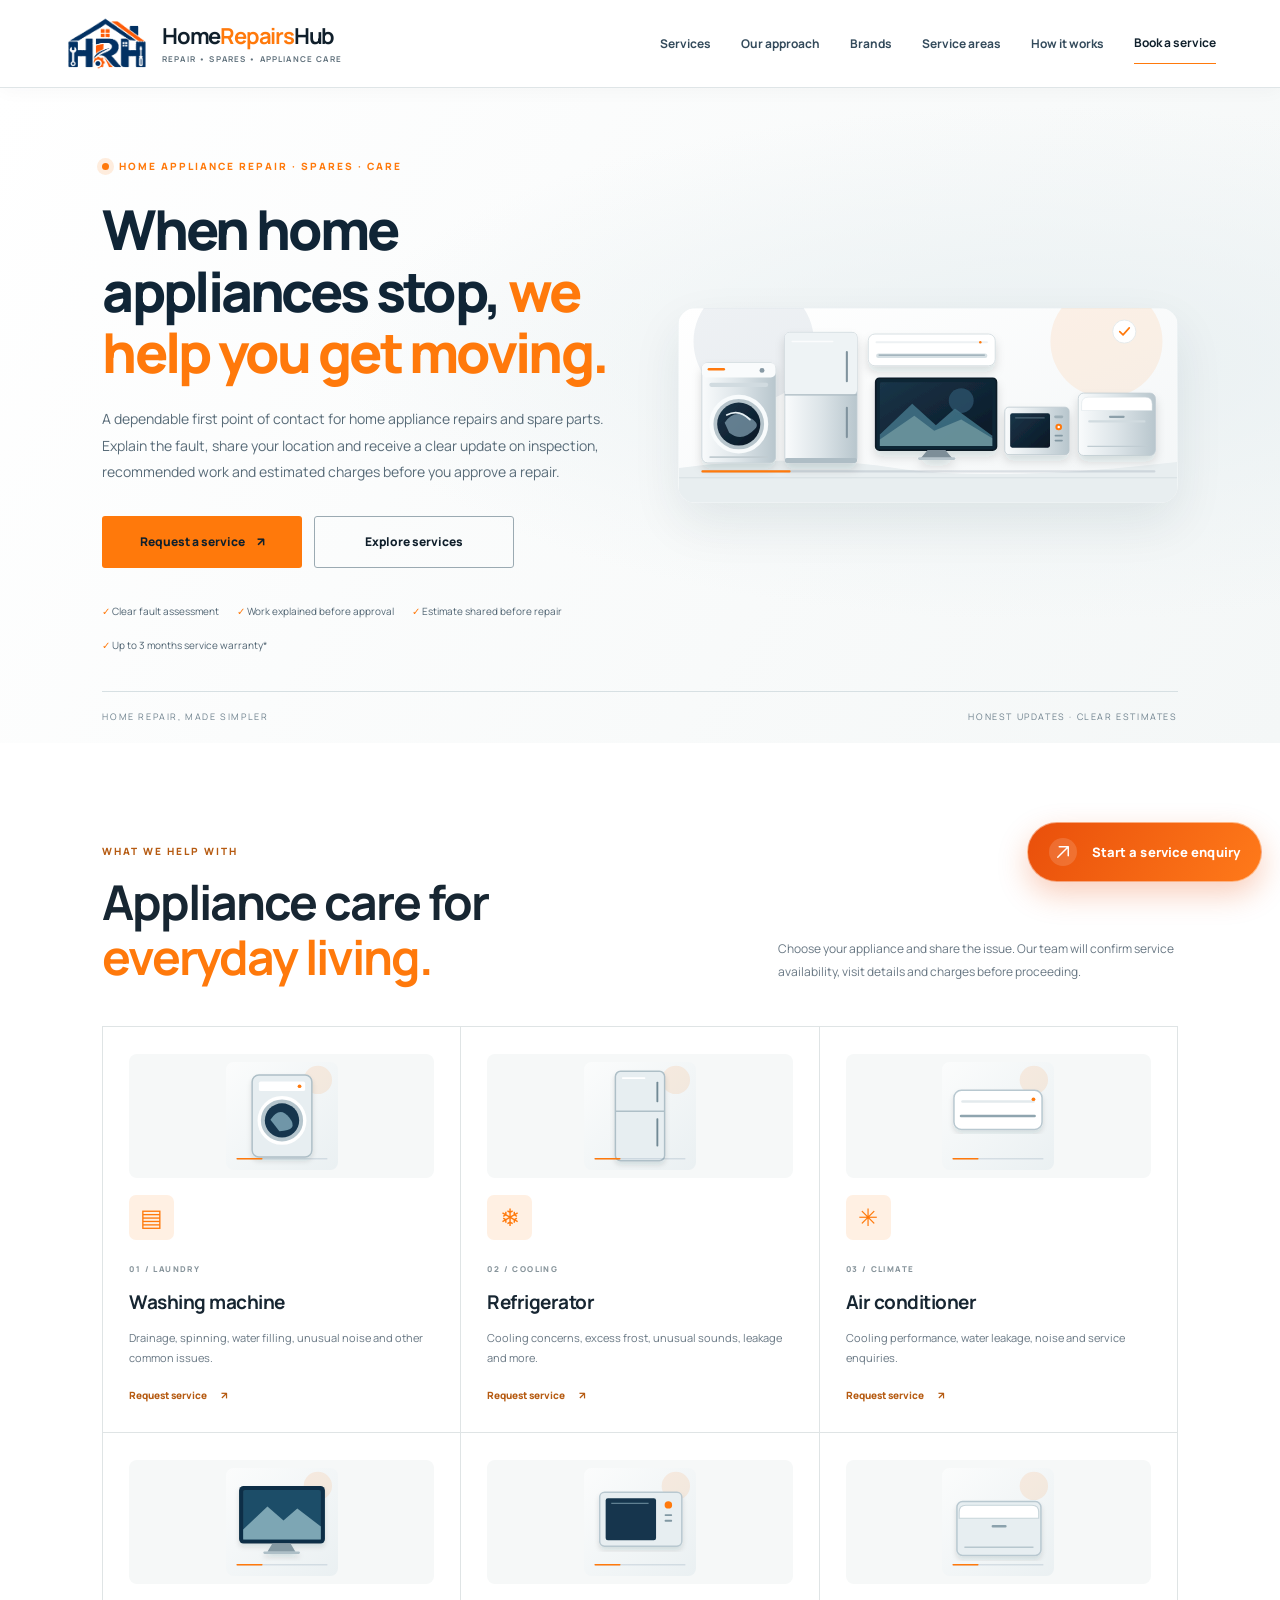
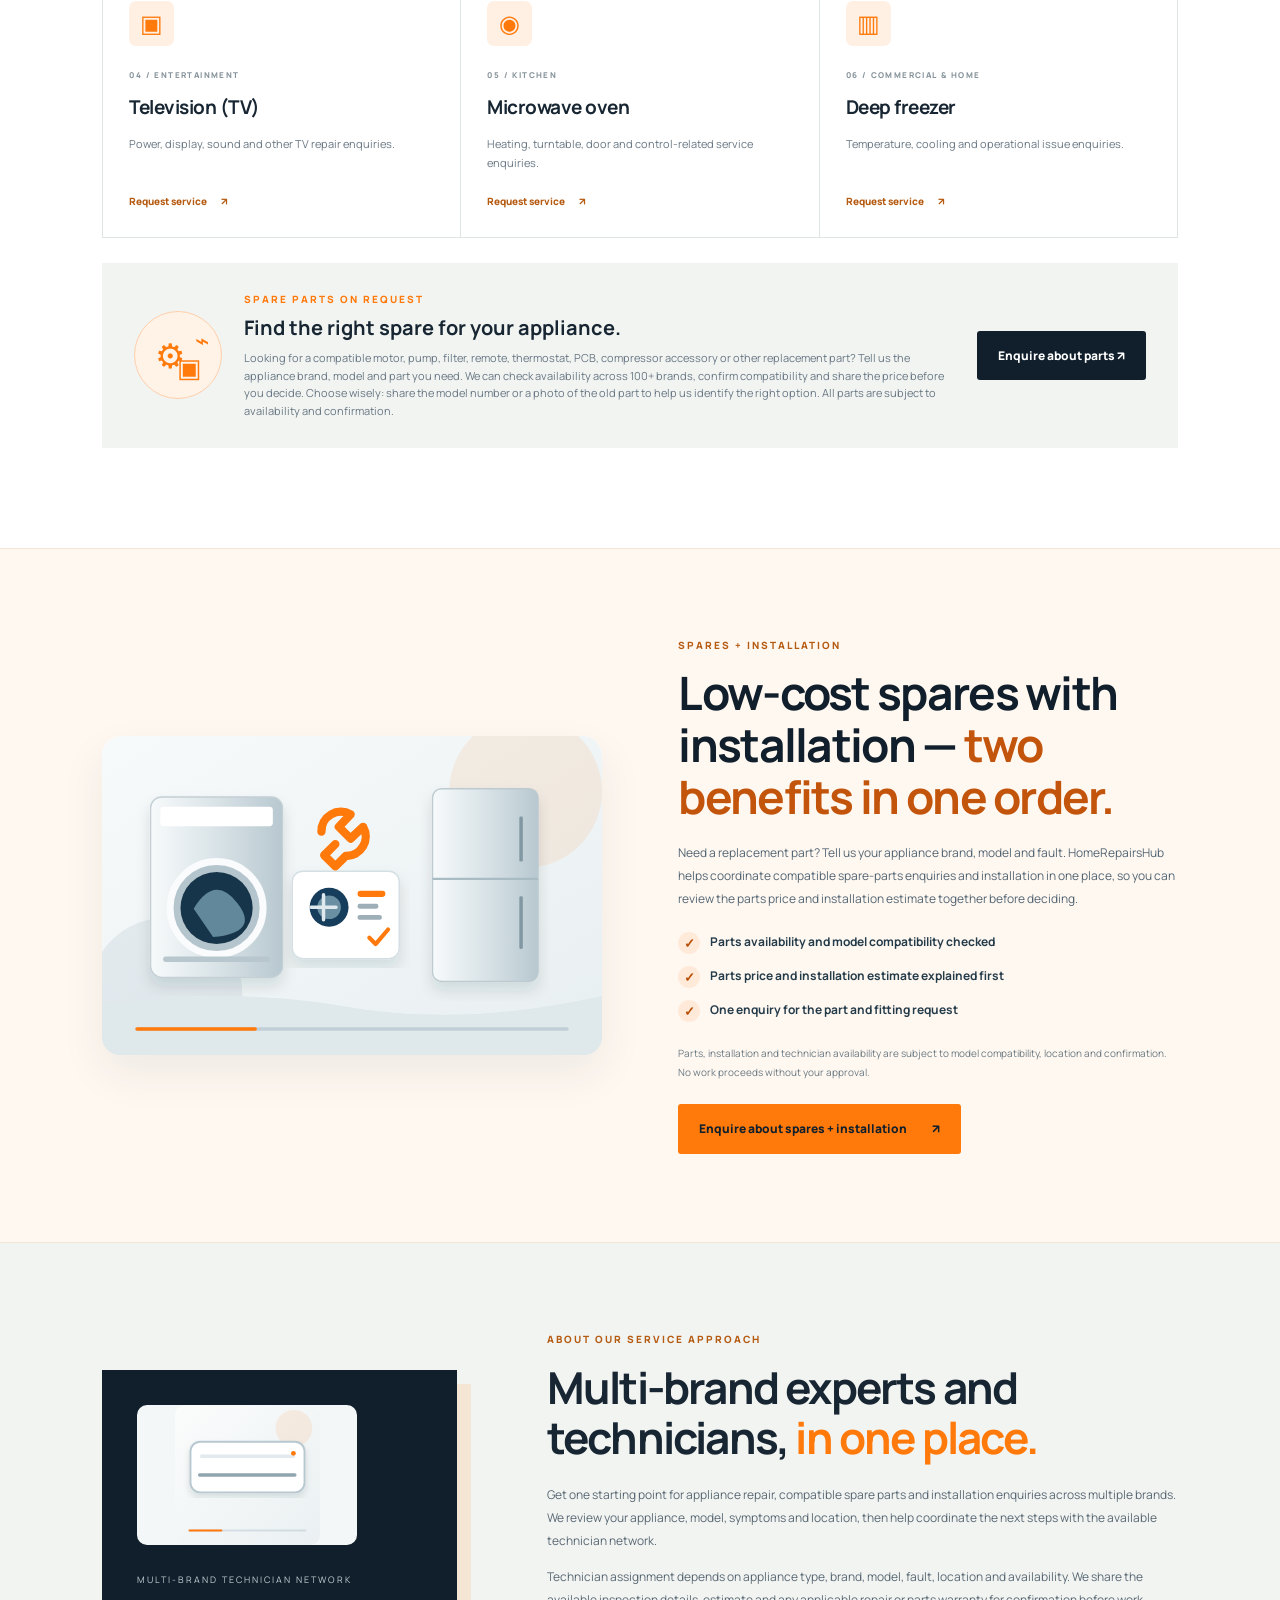
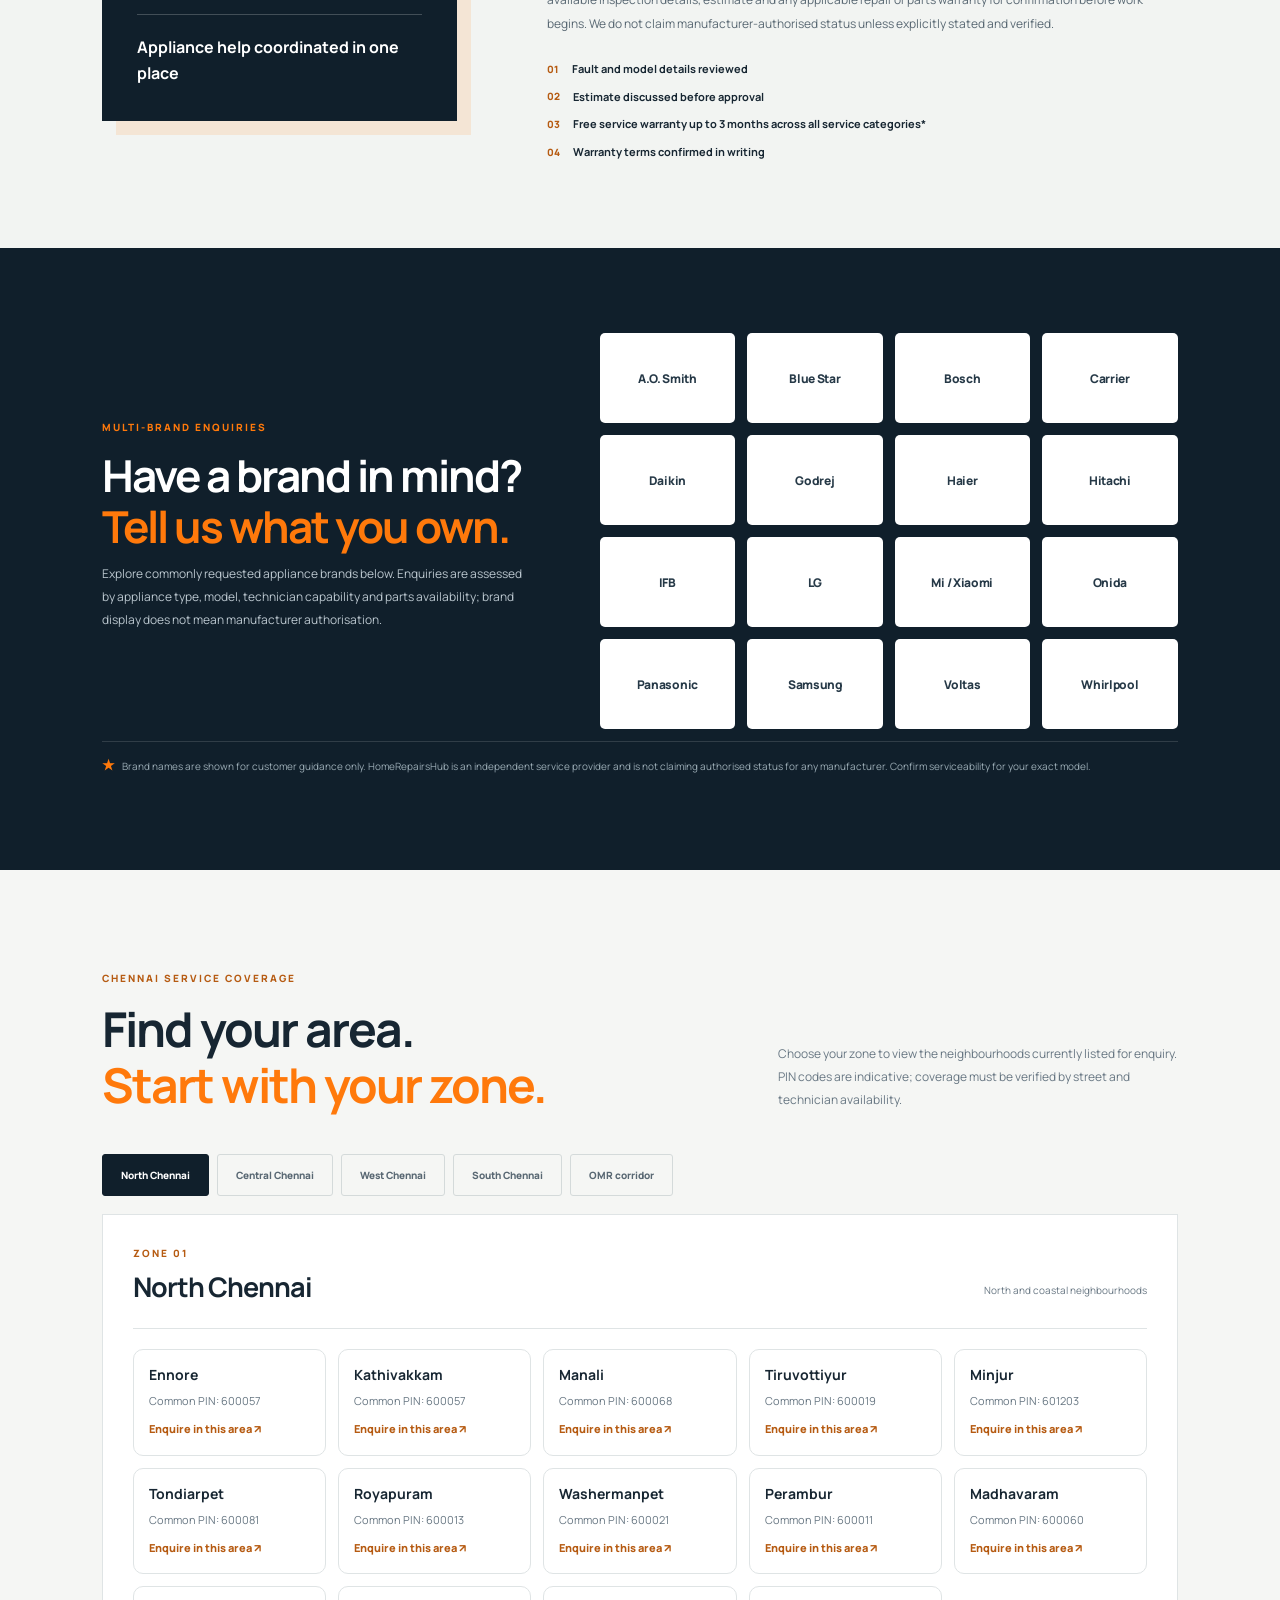
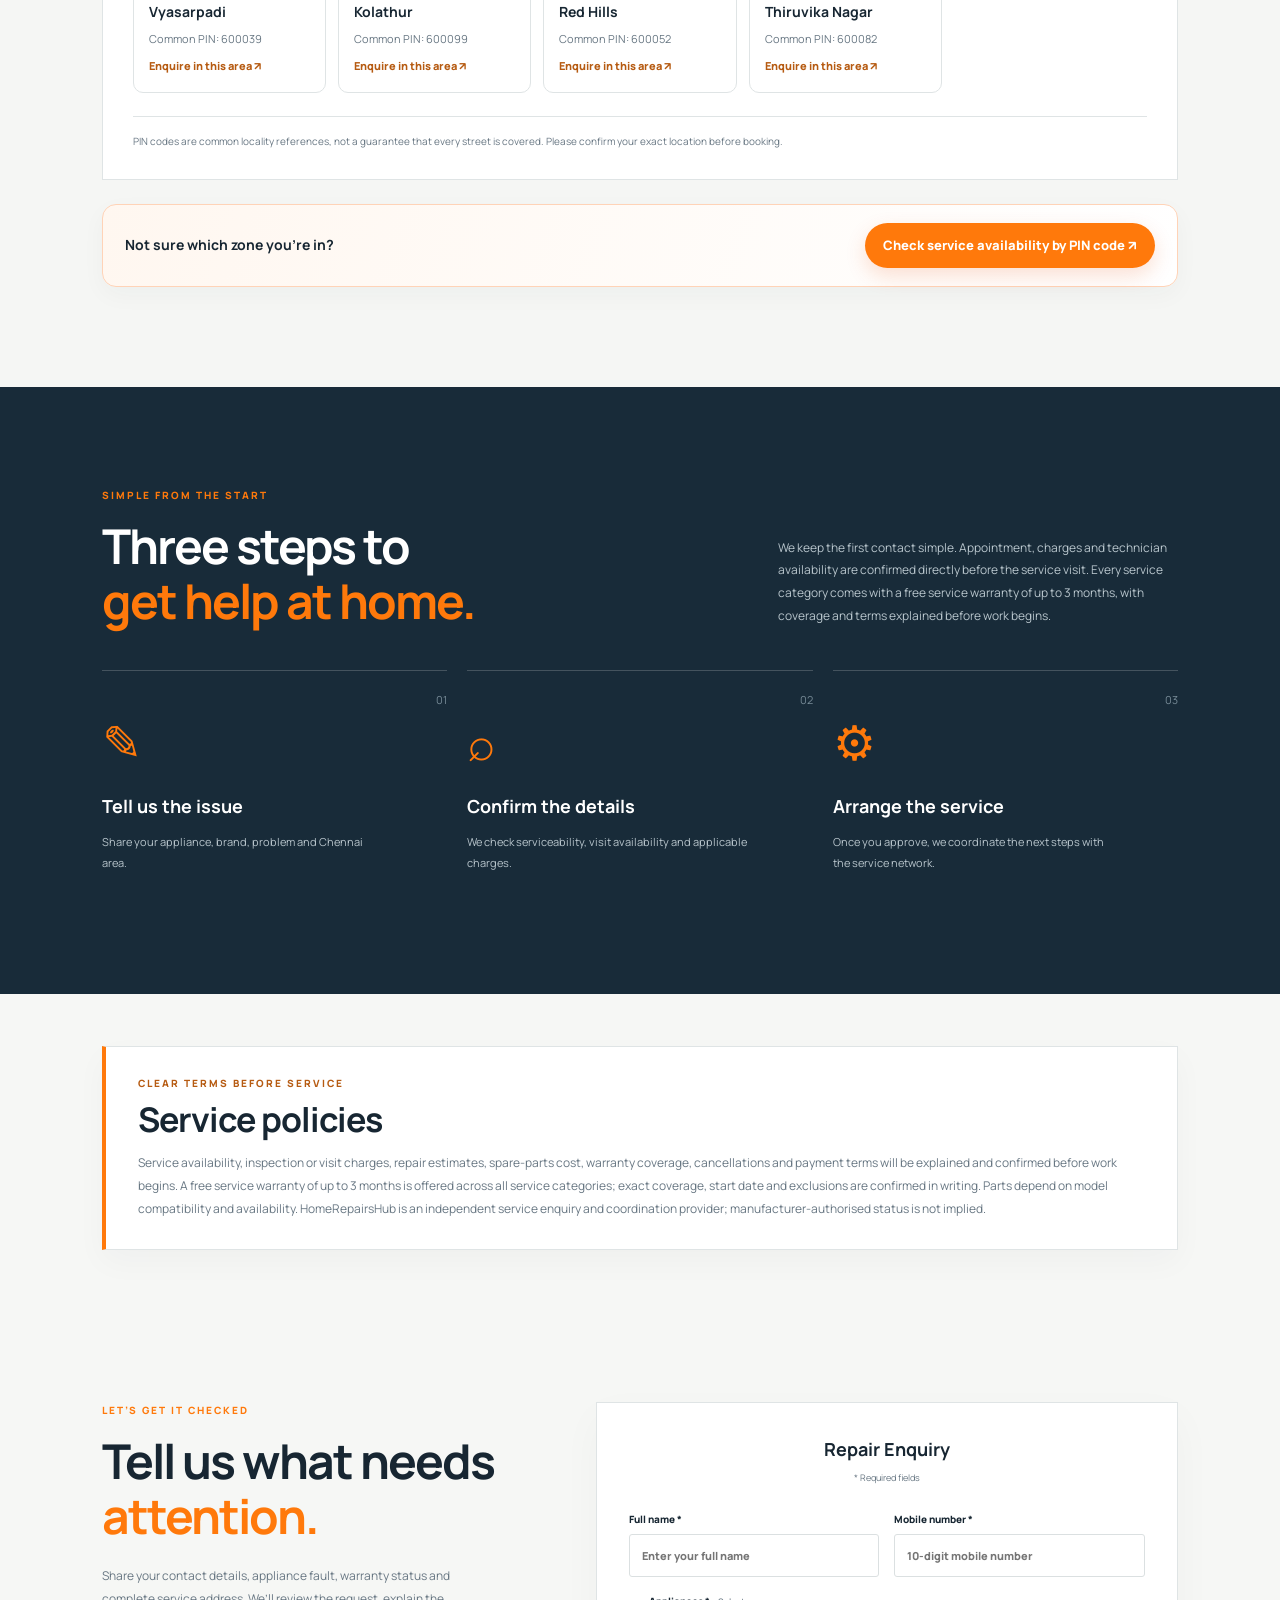
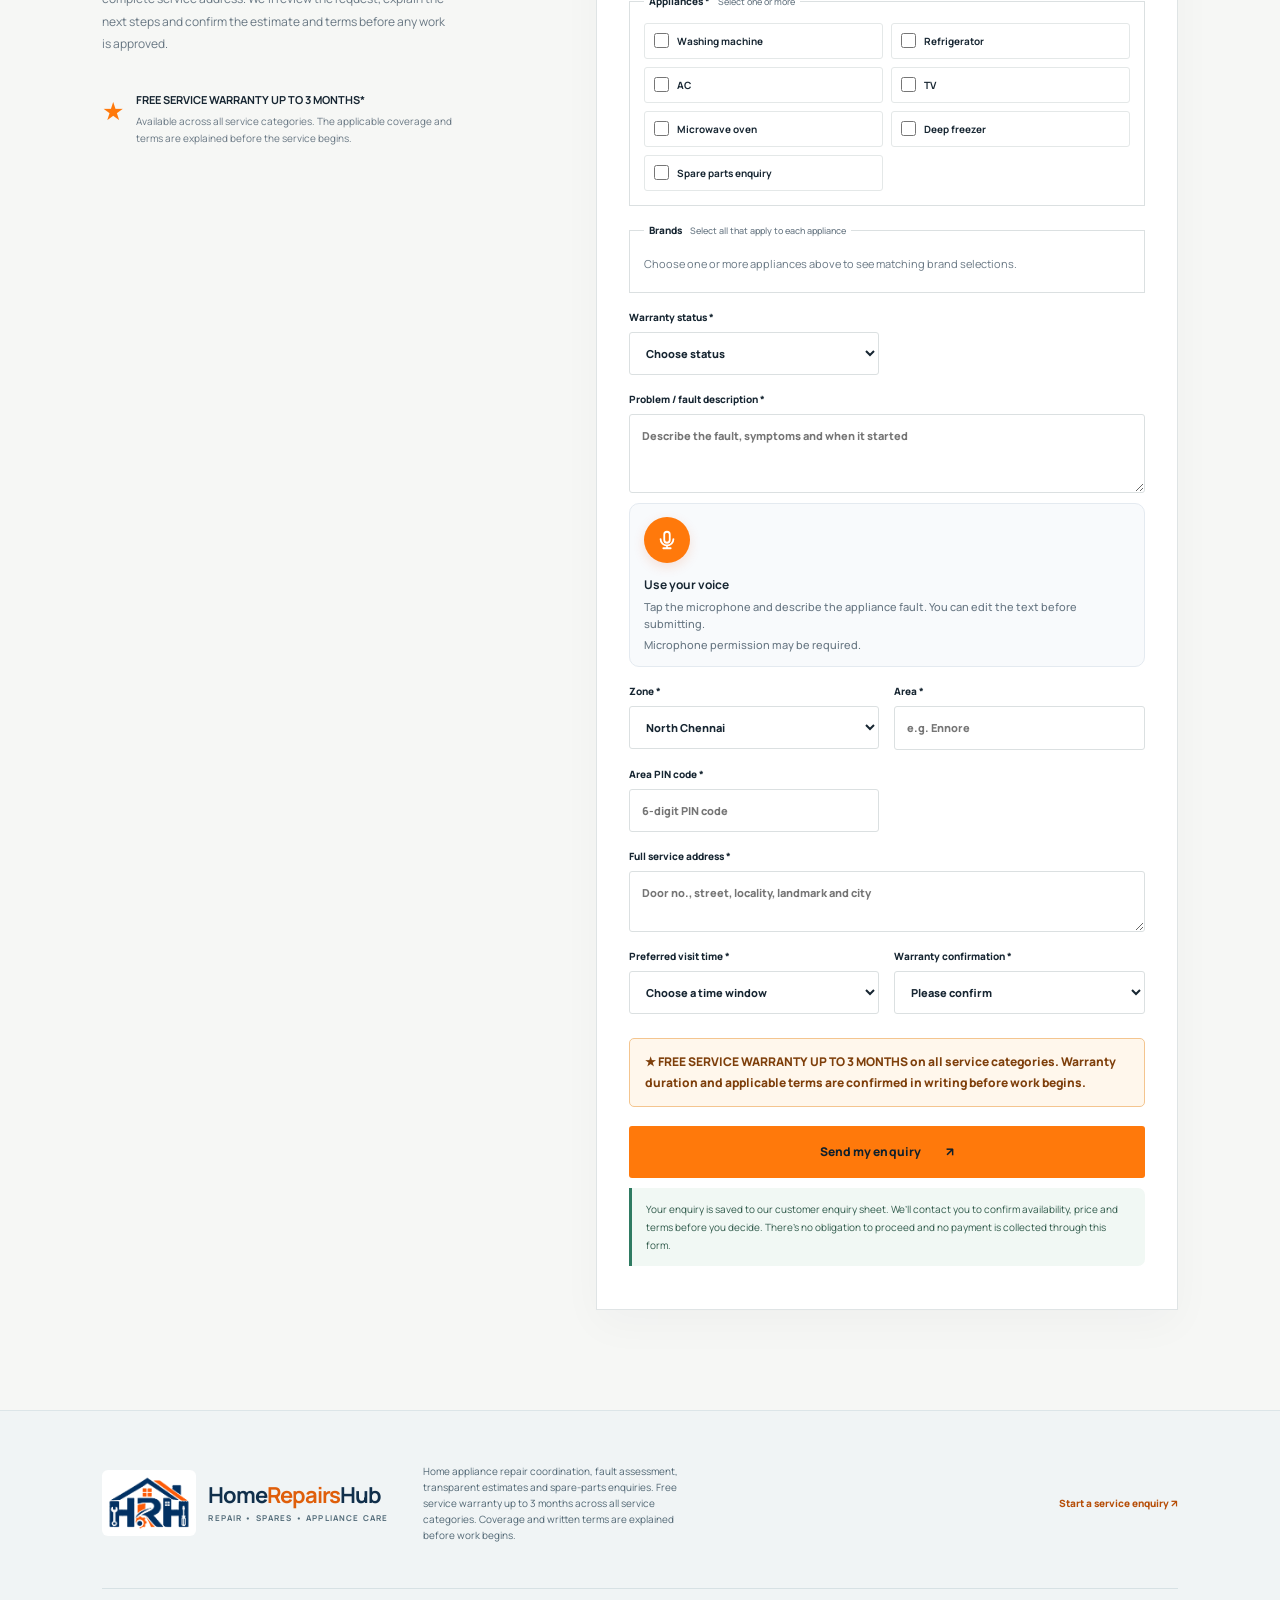
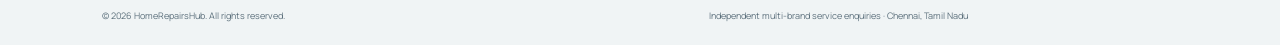
==== index.html @ 86de57af "Improve navigation, form and service-zone accessibility labels" ====
<!doctype html>
<html lang="en">
<head>
<meta charset="utf-8"><meta name="viewport" content="width=device-width,initial-scale=1">
<meta name="theme-color" content="#ffffff">
<meta name="description" content="Book home appliance repair and spare-parts enquiries in Chennai with HomeRepairsHub. Multi-brand support for washing machines, refrigerators, ACs, TVs, microwave ovens and deep freezers, with installation enquiries.">
<meta name="robots" content="index,follow,max-image-preview:large">
<link rel="canonical" href="https://homerepairshub.in/">
<meta property="og:type" content="website">
<meta property="og:site_name" content="HomeRepairsHub">
<meta property="og:title" content="HomeRepairsHub | Appliance Repair, Spares &amp; Installation in Chennai">
<meta property="og:description" content="One place for multi-brand appliance repair enquiries, compatible spare parts and installation coordination across Chennai.">
<meta property="og:url" content="https://homerepairshub.in/">
<meta property="og:image" content="https://homerepairshub.in/assets/appliance-banner.svg">
<meta name="twitter:card" content="summary_large_image">
<meta name="twitter:title" content="HomeRepairsHub | Appliance Repair &amp; Spares in Chennai">
<meta name="twitter:description" content="Multi-brand appliance repair, spare-parts and installation enquiries in Chennai.">
<meta name="twitter:image" content="https://homerepairshub.in/assets/appliance-banner.svg">
<link rel="preconnect" href="https://fonts.googleapis.com">
<link rel="preconnect" href="https://fonts.gstatic.com" crossorigin>
<link rel="icon" href="assets/favicon.svg" type="image/svg+xml">
<link rel="stylesheet" href="styles.css">
<script type="application/ld+json">
{
  "@context": "https://schema.org",
  "@type": "HomeAndConstructionBusiness",
  "name": "HomeRepairsHub",
  "url": "https://homerepairshub.in/",
  "logo": "https://homerepairshub.in/assets/hrh-logo.svg",
  "image": "https://homerepairshub.in/assets/appliance-banner.svg",
  "description": "Home appliance repair enquiries, spare-parts sourcing and installation coordination in Chennai, Tamil Nadu.",
  "areaServed": {"@type": "City", "name": "Chennai"},
  "address": {"@type": "PostalAddress", "addressLocality": "Chennai", "addressRegion": "Tamil Nadu", "addressCountry": "IN"},
  "telephone": "+91-86819-18830",
  "knowsAbout": ["Washing machine repair", "Refrigerator repair", "Air conditioner repair", "Television repair", "Microwave oven repair", "Deep freezer service", "Appliance spare parts", "Spare parts installation"]
}
</script>
</head>
<body>
<header class="site-header">
  <a class="brand" href="#home" aria-label="HomeRepairsHub home"><img src="assets/hrh-logo.svg" alt="HRH HomeRepairsHub logo"><span class="brand-copy"><b>Home<span>Repairs</span>Hub</b><small>REPAIR • SPARES • APPLIANCE CARE</small></span></a>
  <button class="menu-toggle" type="button" aria-label="Open navigation" aria-controls="nav" aria-expanded="false">☰</button>
  <nav id="nav" aria-label="Primary navigation"><a href="#services">Services</a><a href="#technicians">Our approach</a><a href="#brands">Brands</a><a href="#areas">Service areas</a><a href="#process">How it works</a><a href="#contact" class="nav-cta">Book a service</a></nav>
</header>
<main>
<section class="hero" id="home" aria-labelledby="home-title">
 <div class="hero-content">
  <div class="eyebrow"><span class="pulse"></span> HOME APPLIANCE REPAIR · SPARES · CARE</div>
  <h1 id="home-title">When home appliances stop, <em>we help you get moving.</em></h1>
  <p>A dependable first point of contact for home appliance repairs and spare parts. Explain the fault, share your location and receive a clear update on inspection, recommended work and estimated charges before you approve a repair.</p>
  <div class="hero-actions"><a class="btn btn-orange" href="#contact">Request a service <span>↗</span></a><a class="btn btn-outline" href="#services">Explore services</a></div>
  <div class="hero-points"><span>✓ Clear fault assessment</span><span>✓ Work explained before approval</span><span>✓ Estimate shared before repair</span><span>✓ Up to 3 months service warranty*</span></div>
 </div>
 <div class="hero-art"><img class="appliance-banner" src="assets/appliance-banner.svg" alt="Washing machine, refrigerator, air conditioner, television, microwave oven and deep freezer" width="1200" height="470"></div>
 <div class="hero-bottom"><span>HOME REPAIR, MADE SIMPLER</span><span>HONEST UPDATES · CLEAR ESTIMATES</span></div>
</section>

<section class="section" id="services">
 <div class="section-heading"><div><div class="eyebrow dark">WHAT WE HELP WITH</div><h2>Appliance care for<br><em>everyday living.</em></h2></div><p>Choose your appliance and share the issue. Our team will confirm service availability, visit details and charges before proceeding.</p></div>
 <div class="service-grid">
  <article class="service-card"><img class="service-card-image" src="assets/washing-machine.svg" alt="Washing machine repair and spare parts" width="300" height="290" loading="lazy" decoding="async"><div class="service-icon">▤</div><span class="card-no">01 / LAUNDRY</span><h3>Washing machine</h3><p>Drainage, spinning, water filling, unusual noise and other common issues.</p><a href="#contact" data-appliance="Washing machine">Request service <span>↗</span></a></article>
  <article class="service-card"><img class="service-card-image" src="assets/refrigerator.svg" alt="Refrigerator repair and spare parts" width="300" height="290" loading="lazy" decoding="async"><div class="service-icon">❄</div><span class="card-no">02 / COOLING</span><h3>Refrigerator</h3><p>Cooling concerns, excess frost, unusual sounds, leakage and more.</p><a href="#contact" data-appliance="Refrigerator">Request service <span>↗</span></a></article>
  <article class="service-card"><img class="service-card-image" src="assets/air-conditioner.svg" alt="Air conditioner repair and spare parts" width="300" height="290" loading="lazy" decoding="async"><div class="service-icon">✳</div><span class="card-no">03 / CLIMATE</span><h3>Air conditioner</h3><p>Cooling performance, water leakage, noise and service enquiries.</p><a href="#contact" data-appliance="AC">Request service <span>↗</span></a></article>
  <article class="service-card"><img class="service-card-image" src="assets/television.svg" alt="Television repair and spare parts" width="300" height="290" loading="lazy" decoding="async"><div class="service-icon">▣</div><span class="card-no">04 / ENTERTAINMENT</span><h3>Television (TV)</h3><p>Power, display, sound and other TV repair enquiries.</p><a href="#contact" data-appliance="TV">Request service <span>↗</span></a></article>
  <article class="service-card"><img class="service-card-image" src="assets/microwave-oven.svg" alt="Microwave oven repair and spare parts" width="300" height="290" loading="lazy" decoding="async"><div class="service-icon">◉</div><span class="card-no">05 / KITCHEN</span><h3>Microwave oven</h3><p>Heating, turntable, door and control-related service enquiries.</p><a href="#contact" data-appliance="Microwave oven">Request service <span>↗</span></a></article>
  <article class="service-card"><img class="service-card-image" src="assets/deep-freezer.svg" alt="Deep freezer repair and spare parts" width="300" height="290" loading="lazy" decoding="async"><div class="service-icon">▥</div><span class="card-no">06 / COMMERCIAL & HOME</span><h3>Deep freezer</h3><p>Temperature, cooling and operational issue enquiries.</p><a href="#contact" data-appliance="Deep freezer">Request service <span>↗</span></a></article>
 </div>
 <div class="parts-banner"><div class="parts-symbol" aria-hidden="true"><span>⚙</span><span>▣</span><span>⌁</span></div><div><span class="eyebrow">SPARE PARTS ON REQUEST</span><h3>Find the right spare for your appliance.</h3><p>Looking for a compatible motor, pump, filter, remote, thermostat, PCB, compressor accessory or other replacement part? Tell us the appliance brand, model and part you need. We can check availability across 100+ brands, confirm compatibility and share the price before you decide. Choose wisely: share the model number or a photo of the old part to help us identify the right option. All parts are subject to availability and confirmation.</p></div><a class="btn btn-dark" href="#contact" data-appliance="Spare parts enquiry" data-intent="spares">Enquire about parts ↗</a></div>
</section>
<section class="spares-feature" id="spares-installation" aria-labelledby="spares-title">
 <div class="spares-feature-image"><img src="assets/spares-installation.svg" alt="Appliance spare parts being checked for compatibility alongside a washing machine and refrigerator" width="720" height="460" loading="lazy" decoding="async"></div>
 <div class="spares-feature-copy">
  <div class="eyebrow dark">SPARES + INSTALLATION</div>
  <h2 id="spares-title">Low-cost spares with installation — <em>two benefits in one order.</em></h2>
  <p>Need a replacement part? Tell us your appliance brand, model and fault. HomeRepairsHub helps coordinate compatible spare-parts enquiries and installation in one place, so you can review the parts price and installation estimate together before deciding.</p>
  <ul class="spares-benefits"><li><span aria-hidden="true">✓</span> Parts availability and model compatibility checked</li><li><span aria-hidden="true">✓</span> Parts price and installation estimate explained first</li><li><span aria-hidden="true">✓</span> One enquiry for the part and fitting request</li></ul>
  <p class="spares-small">Parts, installation and technician availability are subject to model compatibility, location and confirmation. No work proceeds without your approval.</p>
  <a class="btn btn-orange" href="#contact" data-appliance="Spare parts enquiry" data-intent="spares" aria-label="Send a spare parts and installation enquiry">Enquire about spares + installation <span aria-hidden="true">↗</span></a>
 </div>
</section>
<section class="technician-section" id="technicians"><div class="technician-inner"><div class="technician-mark"><img src="assets/air-conditioner.svg" alt="Illustration of an appliance served by the technician network" width="300" height="290" loading="lazy" decoding="async"><small>MULTI-BRAND TECHNICIAN NETWORK</small><div class="tech-line"></div><b>Appliance help coordinated in one place</b></div><div class="technician-copy"><div class="eyebrow dark">ABOUT OUR SERVICE APPROACH</div><h2>Multi-brand experts and technicians, <em>in one place.</em></h2><p>Get one starting point for appliance repair, compatible spare parts and installation enquiries across multiple brands. We review your appliance, model, symptoms and location, then help coordinate the next steps with the available technician network.</p><p>Technician assignment depends on appliance type, brand, model, fault, location and availability. We share the available inspection details, estimate and any applicable repair or parts warranty for confirmation before work begins. We do not claim manufacturer-authorised status unless explicitly stated and verified.</p><div class="tech-points"><span>01 <b>Fault and model details reviewed</b></span><span>02 <b>Estimate discussed before approval</b></span><span>03 <b>Free service warranty up to 3 months across all service categories*</b></span><span>04 <b>Warranty terms confirmed in writing</b></span></div></div></div></section>
<section class="brands-section" id="brands"><div class="brands-inner"><div><div class="eyebrow">MULTI-BRAND ENQUIRIES</div><h2>Have a brand in mind?<br><em>Tell us what you own.</em></h2><p>Explore commonly requested appliance brands below. Enquiries are assessed by appliance type, model, technician capability and parts availability; brand display does not mean manufacturer authorisation.</p></div><div class="brand-logo-grid"><div class="brand-logo-card"><img loading="lazy" src="https://cdn.simpleicons.org/aosmith" alt="A.O. Smith logo" onerror="this.style.display='none';this.nextElementSibling.style.display='block'"><span>A.O. Smith</span></div><div class="brand-logo-card"><img loading="lazy" src="https://cdn.simpleicons.org/bluestar" alt="Blue Star logo" onerror="this.style.display='none';this.nextElementSibling.style.display='block'"><span>Blue Star</span></div><div class="brand-logo-card"><img loading="lazy" src="https://cdn.simpleicons.org/bosch" alt="Bosch logo" onerror="this.style.display='none';this.nextElementSibling.style.display='block'"><span>Bosch</span></div><div class="brand-logo-card"><img loading="lazy" src="https://cdn.simpleicons.org/carrier" alt="Carrier logo" onerror="this.style.display='none';this.nextElementSibling.style.display='block'"><span>Carrier</span></div><div class="brand-logo-card"><img loading="lazy" src="https://cdn.simpleicons.org/daikin" alt="Daikin logo" onerror="this.style.display='none';this.nextElementSibling.style.display='block'"><span>Daikin</span></div><div class="brand-logo-card"><img loading="lazy" src="https://cdn.simpleicons.org/godrej" alt="Godrej logo" onerror="this.style.display='none';this.nextElementSibling.style.display='block'"><span>Godrej</span></div><div class="brand-logo-card"><img loading="lazy" src="https://cdn.simpleicons.org/haier" alt="Haier logo" onerror="this.style.display='none';this.nextElementSibling.style.display='block'"><span>Haier</span></div><div class="brand-logo-card"><img loading="lazy" src="https://cdn.simpleicons.org/hitachi" alt="Hitachi logo" onerror="this.style.display='none';this.nextElementSibling.style.display='block'"><span>Hitachi</span></div><div class="brand-logo-card"><img loading="lazy" src="https://cdn.simpleicons.org/ifb" alt="IFB logo" onerror="this.style.display='none';this.nextElementSibling.style.display='block'"><span>IFB</span></div><div class="brand-logo-card"><img loading="lazy" src="https://cdn.simpleicons.org/lg" alt="LG logo" onerror="this.style.display='none';this.nextElementSibling.style.display='block'"><span>LG</span></div><div class="brand-logo-card"><img loading="lazy" src="https://cdn.simpleicons.org/xiaomi" alt="Mi / Xiaomi logo" onerror="this.style.display='none';this.nextElementSibling.style.display='block'"><span>Mi / Xiaomi</span></div><div class="brand-logo-card"><img loading="lazy" src="https://cdn.simpleicons.org/onida" alt="Onida logo" onerror="this.style.display='none';this.nextElementSibling.style.display='block'"><span>Onida</span></div><div class="brand-logo-card"><img loading="lazy" src="https://cdn.simpleicons.org/panasonic" alt="Panasonic logo" onerror="this.style.display='none';this.nextElementSibling.style.display='block'"><span>Panasonic</span></div><div class="brand-logo-card"><img loading="lazy" src="https://cdn.simpleicons.org/samsung" alt="Samsung logo" onerror="this.style.display='none';this.nextElementSibling.style.display='block'"><span>Samsung</span></div><div class="brand-logo-card"><img loading="lazy" src="https://cdn.simpleicons.org/voltas" alt="Voltas logo" onerror="this.style.display='none';this.nextElementSibling.style.display='block'"><span>Voltas</span></div><div class="brand-logo-card"><img loading="lazy" src="https://cdn.simpleicons.org/whirlpool" alt="Whirlpool logo" onerror="this.style.display='none';this.nextElementSibling.style.display='block'"><span>Whirlpool</span></div></div></div><p class="brand-note"><strong>★</strong> Brand names are shown for customer guidance only. HomeRepairsHub is an independent service provider and is not claiming authorised status for any manufacturer. Confirm serviceability for your exact model.</p></section>
<section class="section area-section" id="areas"><div class="section-heading"><div><div class="eyebrow dark">CHENNAI SERVICE COVERAGE</div><h2>Find your area.<br><em>Start with your zone.</em></h2></div><p>Choose your zone to view the neighbourhoods currently listed for enquiry. PIN codes are indicative; coverage must be verified by street and technician availability.</p></div>
 <div class="zone-tabs" role="tablist" aria-label="Service zones"><button class="zone-tab active" type="button" role="tab" aria-selected="true" aria-controls="area-grid" data-zone="north">North Chennai</button><button class="zone-tab" type="button" role="tab" aria-selected="false" aria-controls="area-grid" data-zone="central">Central Chennai</button><button class="zone-tab" type="button" role="tab" aria-selected="false" aria-controls="area-grid" data-zone="west">West Chennai</button><button class="zone-tab" type="button" role="tab" aria-selected="false" aria-controls="area-grid" data-zone="south">South Chennai</button><button class="zone-tab" type="button" role="tab" aria-selected="false" aria-controls="area-grid" data-zone="omr">OMR corridor</button></div>
 <div class="zone-panel"><div class="zone-title"><div><span class="eyebrow dark" id="zone-label">ZONE 01</span><h3 id="zone-name">North Chennai</h3></div><p id="zone-desc">Coastal and northern neighbourhoods</p></div><div class="area-grid" id="area-grid" role="tabpanel" aria-live="polite" aria-label="Service areas in selected Chennai zone"></div><div class="zone-foot">PIN codes are common locality references, not a guarantee that every street is covered. Please confirm your exact location before booking.</div></div>
 <div class="coverage-cta"><span>Not sure which zone you’re in?</span><a href="#contact">Check service availability by PIN code ↗</a></div>
</section>
<section class="process-section" id="process"><div class="section-heading"><div><div class="eyebrow">SIMPLE FROM THE START</div><h2>Three steps to<br><em>get help at home.</em></h2></div><p>We keep the first contact simple. Appointment, charges and technician availability are confirmed directly before the service visit. Every service category comes with a free service warranty of up to 3 months, with coverage and terms explained before work begins.</p></div><div class="steps"><article><span>01</span><div class="step-icon">✎</div><h3>Tell us the issue</h3><p>Share your appliance, brand, problem and Chennai area.</p></article><article><span>02</span><div class="step-icon">⌕</div><h3>Confirm the details</h3><p>We check serviceability, visit availability and applicable charges.</p></article><article><span>03</span><div class="step-icon">⚙</div><h3>Arrange the service</h3><p>Once you approve, we coordinate the next steps with the service network.</p></article></div></section>
 <section class="policy-section" id="policies"><div class="policy-card"><div class="eyebrow dark">CLEAR TERMS BEFORE SERVICE</div><h2>Service policies</h2><p>Service availability, inspection or visit charges, repair estimates, spare-parts cost, warranty coverage, cancellations and payment terms will be explained and confirmed before work begins. A free service warranty of up to 3 months is offered across all service categories; exact coverage, start date and exclusions are confirmed in writing. Parts depend on model compatibility and availability. HomeRepairsHub is an independent service enquiry and coordination provider; manufacturer-authorised status is not implied.</p></div></section>

<section class="contact-section" id="contact"><div class="contact-copy"><div class="eyebrow">LET’S GET IT CHECKED</div><h2>Tell us what needs<br><em>attention.</em></h2><p>Share your contact details, appliance fault, warranty status and complete service address. We’ll review the request, explain the next steps and confirm the estimate and terms before any work is approved.</p><div class="contact-note"><span>★</span><div><b>FREE SERVICE WARRANTY UP TO 3 MONTHS*</b><small>Available across all service categories. The applicable coverage and terms are explained before the service begins.</small></div></div></div>
 <form class="booking-form" id="booking-form" aria-label="HomeRepairsHub home appliance repair and spare-parts enquiry"><div class="form-title"><b id="form-heading">Repair enquiry</b><span>* Required fields</span></div><label class="honeypot" aria-hidden="true">Leave this field empty<input name="website" tabindex="-1" autocomplete="off"></label>
 <div class="form-row"><label for="customer-name">Full name *<input id="customer-name" name="name" required autocomplete="name" placeholder="Enter your full name" maxlength="100"></label><label for="customer-phone">Mobile number *<input id="customer-phone" name="phone" required type="tel" inputmode="numeric" autocomplete="tel-national" pattern="[0-9]{10}" minlength="10" maxlength="10" title="Enter exactly 10 digits" placeholder="10-digit mobile number"></label></div>
 <fieldset class="appliance-options"><legend>Appliances * <small>Select one or more</small></legend><div class="checkbox-grid"><label class="check-option"><input type="checkbox" name="appliances" value="Washing machine"><span>Washing machine</span></label><label class="check-option"><input type="checkbox" name="appliances" value="Refrigerator"><span>Refrigerator</span></label><label class="check-option"><input type="checkbox" name="appliances" value="AC"><span>AC</span></label><label class="check-option"><input type="checkbox" name="appliances" value="TV"><span>TV</span></label><label class="check-option"><input type="checkbox" name="appliances" value="Microwave oven"><span>Microwave oven</span></label><label class="check-option"><input type="checkbox" name="appliances" value="Deep freezer"><span>Deep freezer</span></label><label class="check-option"><input type="checkbox" name="appliances" value="Spare parts enquiry"><span>Spare parts enquiry</span></label></div></fieldset>
 <fieldset class="brand-picker" id="brand-picker" aria-label="Select one or more brands for each selected appliance"><legend>Brands <small>Select all that apply to each appliance</small></legend><p class="brand-picker-help" id="brand-picker-help">Choose one or more appliances above to see matching brand selections.</p><div id="brand-groups" class="brand-groups"></div></fieldset><div class="form-row"><label for="warranty-select">Warranty status *<select name="warranty" id="warranty-select" required><option value="">Choose status</option><option>In warranty</option><option>Out of warranty</option><option>Not sure</option></select></label></div>
 <label>Problem / fault description *<textarea name="problem" id="problem-description" rows="3" required maxlength="1500" placeholder="Describe the fault, symptoms and when it started"></textarea><span class="mic-row"><button type="button" class="mic-button" id="voice-input" aria-label="Start voice input"><svg aria-hidden="true" viewBox="0 0 24 24" width="20" height="20"><rect x="9" y="3" width="6" height="12" rx="3" fill="none" stroke="currentColor" stroke-width="2"/><path d="M5 11a7 7 0 0 0 14 0M12 18v3m-4 0h8" fill="none" stroke="currentColor" stroke-width="2" stroke-linecap="round"/></svg></button><span class="mic-copy"><b>Use your voice</b><small>Tap the microphone and describe the appliance fault. You can edit the text before submitting.</small><small id="mic-status" aria-live="polite">Microphone permission may be required.</small></span></span></label>
 <div class="form-row"><label>Zone *<select name="zone" id="zone-select" required><option value="">Choose zone</option><option>North Chennai</option><option>Central Chennai</option><option>West Chennai</option><option>South Chennai</option><option>OMR corridor</option></select></label><label>Area *<input name="area" required placeholder="e.g. Ennore" maxlength="100"></label></div>
 <div class="form-row"><label>Area PIN code *<input name="pin" required inputmode="numeric" pattern="[0-9]{6}" minlength="6" maxlength="6" title="Enter exactly 6 digits" placeholder="6-digit PIN code"></label></div><label>Full service address *<textarea name="address" rows="2" required autocomplete="street-address" placeholder="Door no., street, locality, landmark and city"></textarea></label>
 <div class="form-row"><label>Preferred visit time *<select name="time" required><option value="">Choose a time window</option><option>Flexible — please contact me</option><option>Morning (9 AM–12 PM)</option><option>Afternoon (12 PM–4 PM)</option><option>Evening (4 PM–8 PM)</option></select></label><label>Warranty confirmation *<select name="warrantyConfirm" required><option value="">Please confirm</option><option value="I understand warranty is subject to written terms">I understand warranty is subject to written terms</option><option value="Please explain warranty before service">Please explain warranty before service</option></select></label></div>
 <div class="warranty-inline">★ FREE SERVICE WARRANTY UP TO 3 MONTHS on all service categories. Warranty duration and applicable terms are confirmed in writing before work begins.</div><button class="btn btn-orange submit-btn" type="submit">Send my enquiry <span aria-hidden="true">↗</span></button><p class="form-disclaimer" id="form-disclaimer">Your enquiry is saved to our customer enquiry sheet. We’ll contact you to confirm availability, price and terms before you decide. There’s no obligation to proceed and no payment is collected through this form.</p><p class="form-status" id="form-status" aria-live="polite"></p><section class="thank-you-screen" id="thank-you-screen" hidden role="status" aria-live="polite"><div class="thank-icon">✓</div><div class="eyebrow dark thank-eyebrow">ENQUIRY RECEIVED</div><h3>Thank you for the response</h3><p>Your enquiry details have been saved. Our team will contact you soon.</p><p class="thank-small">Your details are saved in our customer enquiry sheet. WhatsApp is an additional notification; please press <b>Send</b> there to message our team.</p><button type="button" class="btn btn-outline thank-back" id="new-enquiry">Submit another enquiry</button></section>
 </form></section>
</main>
<footer aria-label="Website footer"><div class="footer-main"><a class="brand footer-brand" href="#home" aria-label="HomeRepairsHub home"><img src="assets/hrh-logo.svg" alt="HRH HomeRepairsHub logo" width="94" height="66" loading="lazy"><span class="brand-copy"><b>Home<span>Repairs</span>Hub</b><small>REPAIR • SPARES • APPLIANCE CARE</small></span></a><p>Home appliance repair coordination, fault assessment, transparent estimates and spare-parts enquiries. Free service warranty up to 3 months across all service categories. Coverage and written terms are explained before work begins.</p><a href="#contact" class="footer-link" aria-label="Start a home appliance service enquiry">Start a service enquiry <span aria-hidden="true">↗</span></a></div><div class="footer-bottom"><span>© <span id="year"></span> HomeRepairsHub. All rights reserved.</span><span>Independent multi-brand service enquiries · Chennai, Tamil Nadu</span></div>
 
</footer>
<a class="floating-whatsapp floating-enquiry" href="#contact" aria-label="Start a home appliance service enquiry"><span class="floating-enquiry-icon" aria-hidden="true"><svg viewBox="0 0 24 24" width="18" height="18" focusable="false"><path d="M5 19 19 5M7 5h12v12" fill="none" stroke="currentColor" stroke-width="2" stroke-linecap="round" stroke-linejoin="round"/></svg></span><span>Start a service enquiry</span></a>
<script src="config.js"></script><script src="script.js"></script>
</body></html>
---- styles.css ----
@import url('https://fonts.googleapis.com/css2?family=DM+Sans:wght@400;500;600;700&family=Manrope:wght@400;500;600;700;800&display=swap');
:root{--navy:#101f2b;--navy2:#172b3a;--orange:#ff790b;--steel:#8194a3;--ink:#172632;--muted:#687783;--cream:#f5f6f4;--line:#dfe4e5;--white:#fff;--font:'Manrope','DM Sans',Arial,sans-serif}
*{box-sizing:border-box}html{scroll-behavior:smooth;scroll-padding-top:92px}body{margin:0;color:var(--ink);font-family:var(--font);line-height:1.6;background:#fff}a{color:inherit;text-decoration:none}button,input,textarea,select{font:inherit}.site-header{height:88px;display:flex;align-items:center;justify-content:space-between;padding:0 clamp(20px,5vw,76px);background:var(--navy);color:#fff;position:sticky;top:0;z-index:10;border-bottom:1px solid #ffffff16}.brand{display:flex;align-items:center;gap:12px;min-width:230px}.brand img{width:55px;height:55px;object-fit:contain;border-radius:8px}.brand-copy{display:flex;flex-direction:column;line-height:1.1}.brand-copy b{font-size:22px;letter-spacing:-1.2px}.brand-copy b span{color:var(--steel)}.brand-copy small{font-size:8px;letter-spacing:1.15px;margin-top:7px;color:#b5c0c8;font-weight:700}nav{display:flex;align-items:center;gap:30px;font-size:12px;font-weight:700;color:#d4dde2}nav a:hover{color:var(--orange)}.nav-cta{background:var(--orange);padding:13px 18px;border-radius:3px;color:var(--navy)!important}.menu-toggle{display:none;background:none;color:#fff;border:0;font-size:26px}.hero{min-height:600px;background:var(--navy);color:#fff;position:relative;overflow:hidden;display:grid;grid-template-columns:1.05fr .95fr;align-items:center;padding:70px clamp(24px,8vw,125px) 90px;gap:24px}.hero:before{content:"";position:absolute;inset:0;background:radial-gradient(ellipse at 75% 50%,#263e4b 0,transparent 42%),linear-gradient(120deg,#101f2b 50%,#132635);pointer-events:none}.hero-content,.hero-art{position:relative;z-index:1}.eyebrow{font-size:10px;font-weight:800;letter-spacing:2px;color:var(--orange);display:flex;align-items:center;gap:10px}.eyebrow.dark{color:#b65b12}.pulse{width:7px;height:7px;background:var(--orange);border-radius:50%;box-shadow:0 0 0 5px #ff790b22}.hero h1{font-size:clamp(38px,4.3vw,63px);line-height:1.12;letter-spacing:-2.7px;max-width:670px;margin:25px 0 22px;font-weight:800}.hero h1 em,.section h2 em,.brands-section h2 em,.process-section h2 em,.contact-section h2 em{font-style:normal;color:var(--orange)}.hero-content>p{color:#bac6ce;max-width:520px;font-size:14px;line-height:1.9}.hero-actions{display:flex;gap:12px;margin-top:30px;flex-wrap:wrap}.btn{border:0;display:inline-flex;align-items:center;justify-content:center;gap:25px;padding:15px 21px;border-radius:3px;font-weight:800;font-size:12px;cursor:pointer;transition:transform .2s,background .2s}.btn:hover{transform:translateY(-2px)}.btn-orange{background:var(--orange);color:#10202c}.btn-outline{border:1px solid #71808a;color:#fff}.btn-dark{background:var(--navy);color:white;white-space:nowrap}.hero-points{display:flex;gap:18px;flex-wrap:wrap;margin-top:35px;font-size:10px;color:#c3ced4}.hero-points span:first-letter{color:var(--orange)}.hero-art{min-height:390px;display:flex;align-items:center;justify-content:center}.art-glow{position:absolute;width:330px;height:330px;background:#ff790b18;filter:blur(50px);border-radius:50%}.appliance-card{position:absolute;width:155px;height:235px;border:1px solid #8293a044;background:linear-gradient(135deg,#e1e8eb,#9eafb8);box-shadow:0 25px 50px #0005;border-radius:10px;color:#263947;font-size:8px;font-weight:800;letter-spacing:1px;text-align:center;padding-top:18px}.fridge{right:12%;top:24px;height:265px;width:143px;background:linear-gradient(90deg,#d8e0e4,#93a6b2)}.fridge-top{position:absolute;left:0;right:0;top:85px;border-top:2px solid #8497a1}.fridge-handle{position:absolute;right:14px;top:103px;height:48px;width:3px;background:#617681;border-radius:5px}.washer{left:9%;bottom:25px;height:226px;width:183px;background:linear-gradient(135deg,#f4f6f7,#9eafb9);z-index:2}.washer-panel{height:25px;background:#273947;margin:0 10px 15px;border-radius:3px}.washer-door{width:118px;height:118px;border-radius:50%;margin:auto;background:linear-gradient(145deg,#1c3342,#71909e);border:8px solid #d7e0e4;box-shadow:inset 0 0 0 5px #526b78}.washer-door div{height:75px;width:75px;border-radius:50%;background:linear-gradient(140deg,#7f9eaa,#213c4c);margin:13px auto}.appliance-card>span{display:block;margin-top:9px}.gear{position:absolute;font-size:145px;line-height:1;color:var(--orange);opacity:.95;text-shadow:0 8px 24px #0008}.gear-one{top:40px;left:25%;font-size:74px;color:#8499a6}.gear-two{bottom:75px;right:13%;font-size:65px}.service-chip{position:absolute;bottom:0;right:0;z-index:3;background:#fff;color:var(--ink);padding:14px 18px;display:flex;align-items:center;gap:12px;box-shadow:0 12px 30px #0003;border-radius:4px}.chip-icon{width:35px;height:35px;background:#fff0e3;color:var(--orange);display:grid;place-items:center;border-radius:50%;font-size:24px}.service-chip b,.service-chip small{display:block}.service-chip b{font-size:11px}.service-chip small{font-size:9px;color:var(--muted);margin-top:3px}.hero-bottom{position:absolute;bottom:0;left:clamp(24px,8vw,125px);right:clamp(24px,8vw,125px);border-top:1px solid #ffffff25;padding:18px 0;display:flex;justify-content:space-between;font-size:9px;letter-spacing:1.6px;color:#93a4ae}.trust-strip{display:flex;align-items:center;gap:clamp(20px,5vw,75px);padding:28px clamp(24px,8vw,125px);border-bottom:1px solid var(--line)}.trust-strip div{display:flex;align-items:center;gap:12px}.trust-strip div b{font-size:27px;color:var(--orange)}.trust-strip div span{font-size:11px;font-weight:700;max-width:90px;line-height:1.4}.trust-strip p{margin-left:auto;font-size:10px;color:var(--muted);max-width:220px}.section,.process-section{padding:100px clamp(24px,8vw,125px)}.section-heading{display:flex;align-items:end;justify-content:space-between;gap:40px;margin-bottom:42px}.section h2,.brands-section h2,.process-section h2,.contact-section h2{font-size:clamp(34px,4vw,48px);line-height:1.15;letter-spacing:-2px;margin:15px 0 0}.section-heading>p{max-width:400px;color:var(--muted);font-size:12px;line-height:1.9;margin:0}.service-grid{display:grid;grid-template-columns:repeat(3,1fr);border-top:1px solid var(--line);border-left:1px solid var(--line)}.service-card{padding:27px 26px 25px;border-right:1px solid var(--line);border-bottom:1px solid var(--line);min-height:245px;position:relative;transition:background .2s}.service-card:hover{background:#faf6f1}.service-icon{width:45px;height:45px;border-radius:7px;background:#fff0e3;color:var(--orange);display:grid;place-items:center;font-size:24px;margin-bottom:23px}.card-no{font-size:8px;letter-spacing:1.4px;color:#87949b;font-weight:800}.service-card h3{font-size:19px;letter-spacing:-.5px;margin:7px 0}.service-card p{font-size:11px;color:var(--muted);line-height:1.8;min-height:40px}.service-card>a{font-size:10px;font-weight:800;color:#b65b12;display:inline-flex;gap:14px;margin-top:8px}.parts-banner{margin-top:25px;background:#f2f4f2;padding:28px 32px;display:flex;align-items:center;gap:22px}.parts-symbol{font-size:35px;color:var(--orange)}.parts-banner>div:nth-child(2){flex:1}.parts-banner h3{margin:5px 0;font-size:20px}.parts-banner p{margin:0;font-size:11px;color:var(--muted)}.brands-section{background:var(--navy);color:#fff;padding:85px clamp(24px,8vw,125px)}.brands-inner{display:grid;grid-template-columns:.85fr 1.15fr;gap:70px;align-items:center}.brands-section h2{font-size:clamp(32px,3.7vw,44px)}.brands-section p{font-size:12px;line-height:1.9;color:#bac6ce;max-width:420px}.brand-cloud{display:flex;flex-wrap:wrap;gap:10px}.brand-cloud span{border:1px solid #ffffff30;border-radius:3px;padding:12px 15px;font-size:12px;font-weight:700;color:#e3e9ec}.brand-cloud span:hover{border-color:var(--orange)}.brands-section .brand-note{max-width:none;border-top:1px solid #ffffff22;padding-top:20px;margin-top:35px;font-size:9px;color:#9aabb4}.area-section{background:var(--cream)}.zone-tabs{display:flex;gap:8px;flex-wrap:wrap;margin-bottom:18px}.zone-tab{padding:12px 18px;border:1px solid #d4dada;background:transparent;color:#596873;font-weight:800;font-size:10px;cursor:pointer;border-radius:3px}.zone-tab.active,.zone-tab:hover{background:var(--navy);border-color:var(--navy);color:white}.zone-panel{background:white;padding:30px;border:1px solid var(--line)}.zone-title{display:flex;align-items:end;justify-content:space-between;border-bottom:1px solid var(--line);padding-bottom:20px;margin-bottom:20px}.zone-title h3{font-size:27px;letter-spacing:-1px;margin:4px 0 0}.zone-title p{font-size:10px;color:var(--muted)}.area-grid{display:grid;grid-template-columns:repeat(4,1fr);gap:12px}.area-card{padding:17px;border:1px solid var(--line);border-radius:3px}.area-card b{display:block;font-size:13px}.area-card span{display:block;font-size:10px;color:var(--muted);margin-top:6px}.area-card a{font-size:9px;color:#b65b12;font-weight:800;display:inline-block;margin-top:10px}.zone-foot{font-size:10px;color:var(--muted);margin-top:23px;padding-top:16px;border-top:1px solid var(--line)}.coverage-cta{display:flex;justify-content:space-between;padding:20px 0;font-size:11px}.coverage-cta span{color:var(--muted)}.coverage-cta a{font-weight:800;color:#b65b12}.process-section{background:#182b39;color:#fff}.process-section .section-heading>p{color:#b8c5cc}.steps{display:grid;grid-template-columns:repeat(3,1fr);gap:20px}.steps article{border-top:1px solid #ffffff30;padding:25px 20px 10px 0;position:relative}.steps article>span{position:absolute;right:0;top:20px;color:#778b97;font-size:11px}.step-icon{font-size:25px;color:var(--orange);margin:14px 0}.steps h3{font-size:18px;margin:10px 0}.steps p{font-size:11px;line-height:1.9;color:#b8c5cc;max-width:280px}.contact-section{padding:100px clamp(24px,8vw,125px);display:grid;grid-template-columns:.8fr 1.2fr;gap:80px;background:#f6f7f5}.contact-copy>p{color:var(--muted);font-size:12px;line-height:1.9;max-width:350px;margin-top:22px}.contact-note{display:flex;gap:12px;margin-top:35px;max-width:350px}.contact-note>span{color:var(--orange);font-size:25px}.contact-note b,.contact-note small{display:block}.contact-note b{font-size:11px}.contact-note small{font-size:10px;color:var(--muted);margin-top:4px;line-height:1.7}.booking-form{background:#fff;padding:32px;border:1px solid var(--line);box-shadow:0 15px 40px #17263208}.form-title{display:flex;justify-content:space-between;align-items:center;margin-bottom:25px}.form-title b{font-size:18px}.form-title span{font-size:9px;color:var(--muted)}.booking-form label{display:block;font-size:10px;font-weight:800;margin-bottom:16px}.form-row{display:grid;grid-template-columns:1fr 1fr;gap:15px}.booking-form input,.booking-form select,.booking-form textarea{width:100%;display:block;border:1px solid #dbe0e1;background:#fff;border-radius:3px;padding:12px;margin-top:7px;font-size:11px;color:var(--ink);outline:none}.booking-form input:focus,.booking-form select:focus,.booking-form textarea:focus{border-color:var(--orange);box-shadow:0 0 0 3px #ff790b18}.booking-form textarea{resize:vertical}.submit-btn{width:100%;margin-top:3px}.form-disclaimer{font-size:9px;color:var(--muted);line-height:1.7}.form-status{font-size:11px;color:#a44d0b}footer{background:#0b1821;color:#dce3e7;padding:42px clamp(24px,8vw,125px) 22px}.footer-main{display:flex;align-items:center;gap:35px;padding-bottom:35px}.footer-brand{min-width:250px}.footer-main>p{font-size:10px;color:#9caeb8;max-width:260px}.footer-link{margin-left:auto;color:var(--orange);font-size:10px;font-weight:800}.footer-bottom{border-top:1px solid #ffffff20;padding-top:20px;display:flex;gap:25px;justify-content:space-between;flex-wrap:wrap;color:#82939d;font-size:9px}.footer-bottom a{color:#c2ccd1}.policy-box{display:none;padding:16px 0;color:#aebbc2;font-size:10px;line-height:1.8}.policy-box.open{display:block}.policy-box p{margin-bottom:0}.floating-whatsapp{position:fixed;bottom:20px;right:20px;background:var(--orange);color:var(--navy);padding:14px 18px;border-radius:40px;box-shadow:0 8px 28px #0003;font-weight:800;font-size:12px;z-index:9}.floating-whatsapp span{margin-left:7px}
@media(max-width:900px){nav{gap:15px}.hero{padding-left:5vw;padding-right:5vw}.hero h1{font-size:44px}.hero-art{transform:scale(.9)}.section,.process-section,.brands-section,.contact-section{padding:75px 5vw}.trust-strip{padding:25px 5vw;gap:25px}.brands-inner{gap:35px}.area-grid{grid-template-columns:repeat(2,1fr)}.contact-section{gap:35px}}
@media(max-width:680px){.site-header{height:74px;padding:0 18px}.brand{min-width:0;gap:8px}.brand img{width:42px;height:42px}.brand-copy b{font-size:18px}.brand-copy small{font-size:6px;letter-spacing:.7px}.menu-toggle{display:block}nav{display:none;position:absolute;top:74px;left:0;right:0;background:var(--navy);padding:18px;flex-direction:column;align-items:stretch;gap:0;border-top:1px solid #ffffff20}nav.open{display:flex}nav a{padding:13px}.nav-cta{text-align:center;margin-top:6px}.hero{grid-template-columns:1fr;padding:58px 23px 75px;gap:0}.hero h1{font-size:42px;letter-spacing:-2px}.hero-content>p{font-size:12px}.hero-art{min-height:315px;margin-top:8px;transform:scale(.88);transform-origin:center}.fridge{right:15%;top:12px}.washer{left:14%;bottom:15px}.hero-bottom{left:23px;right:23px;font-size:7px}.hero-points{gap:10px;font-size:9px}.trust-strip{display:grid;grid-template-columns:repeat(3,1fr);gap:12px;padding:22px}.trust-strip div{display:block}.trust-strip div b{display:block;font-size:24px}.trust-strip div span{display:block;font-size:9px}.trust-strip p{grid-column:1/-1;margin:0;max-width:none}.section,.process-section,.brands-section,.contact-section{padding:65px 22px}.section-heading{display:block;margin-bottom:30px}.section-heading>p{margin-top:20px}.section h2,.brands-section h2,.process-section h2,.contact-section h2{font-size:36px}.service-grid{grid-template-columns:1fr 1fr}.service-card{padding:18px 14px;min-height:250px}.service-card h3{font-size:16px}.service-card p{font-size:10px}.service-icon{width:38px;height:38px}.parts-banner{padding:22px;flex-wrap:wrap;gap:12px}.parts-banner>div:nth-child(2){flex-basis:calc(100% - 55px)}.parts-banner .btn{width:100%}.brands-inner{grid-template-columns:1fr;gap:25px}.brand-cloud span{font-size:10px;padding:10px 12px}.zone-tab{flex:1 1 30%;padding:10px 8px;font-size:9px}.zone-panel{padding:20px 15px}.zone-title{display:block}.zone-title p{margin-bottom:0}.area-grid{grid-template-columns:1fr 1fr;gap:8px}.area-card{padding:12px}.area-card b{font-size:11px}.area-card span{font-size:9px}.coverage-cta{gap:10px;flex-direction:column}.steps{grid-template-columns:1fr;gap:10px}.steps article{padding:18px 0}.steps article>span{top:15px}.contact-section{grid-template-columns:1fr;gap:30px}.booking-form{padding:22px 16px}.form-row{grid-template-columns:1fr;gap:0}.footer-main{display:block}.footer-main>p{margin:18px 0}.footer-link{display:inline-block;margin:8px 0}.footer-bottom{display:block;line-height:2.3}.floating-whatsapp{bottom:12px;right:12px;padding:12px 15px}.floating-whatsapp span{display:inline}}
@media(prefers-reduced-motion:reduce){html{scroll-behavior:auto}*,*:before,*:after{transition:none!important}}

/* Updated trust, technician overview, logo-led brands and enquiry controls */
.technician-section{padding:88px clamp(24px,8vw,125px);background:#f2f4f2}.technician-inner{display:grid;grid-template-columns:.72fr 1.28fr;gap:clamp(35px,7vw,100px);align-items:center}.technician-mark{min-height:290px;background:var(--navy);color:#fff;padding:35px;display:flex;flex-direction:column;justify-content:center;box-shadow:14px 14px 0 #ff790b20}.technician-mark>span{font-size:64px;font-weight:900;letter-spacing:-5px;color:var(--orange);line-height:1}.technician-mark small{font-size:9px;letter-spacing:2px;color:#c3cfd5;margin-top:10px}.tech-line{height:1px;background:#ffffff35;margin:27px 0 20px}.technician-mark>b{font-size:16px}.technician-copy h2{font-size:clamp(32px,3.5vw,44px);line-height:1.15;letter-spacing:-1.8px;margin:15px 0 20px}.technician-copy h2 em{font-style:normal;color:var(--orange)}.technician-copy>p{font-size:12px;line-height:1.95;color:#596873}.tech-points{display:grid;gap:10px;margin-top:25px}.tech-points span{display:flex;gap:13px;align-items:center;color:#b65b12;font-size:10px;font-weight:900}.tech-points b{color:var(--ink);font-size:11px}.brand-logo-grid{display:grid;grid-template-columns:repeat(4,minmax(0,1fr));gap:12px}.brand-logo-card{height:90px;background:#fff;border:1px solid #ffffff30;border-radius:5px;display:flex;align-items:center;justify-content:center;flex-direction:column;padding:12px;transition:transform .2s,border-color .2s;overflow:hidden}.brand-logo-card:hover{transform:translateY(-3px);border-color:var(--orange)}.brand-logo-card img{display:block;width:100%;height:42px;max-width:115px;object-fit:contain;filter:grayscale(1);opacity:.88}.brand-logo-card span{display:none;color:#263947;font-size:12px;font-weight:900;letter-spacing:-.3px;text-align:center}.brand-logo-card.other-brand span{display:block;color:#263947}.brand-note{line-height:1.8}.appliance-options{border:1px solid #dbe0e1;padding:13px 14px 14px;margin:0 0 16px;min-width:0}.appliance-options legend{font-size:10px;font-weight:800;padding:0 5px}.appliance-options legend small{font-size:9px;color:var(--muted);font-weight:500;margin-left:6px}.checkbox-grid{display:grid;grid-template-columns:repeat(2,minmax(0,1fr));gap:8px}.check-option{margin:0!important;display:flex!important;align-items:center;gap:8px;border:1px solid #e4e8e8;padding:9px;border-radius:3px;cursor:pointer;font-size:10px!important}.check-option input{width:15px;height:15px;margin:0;accent-color:var(--orange);flex:0 0 auto}.check-option span{font-weight:700}.check-option:has(input:checked){border-color:var(--orange);background:#fff8f1}.booking-form label{min-width:0}.booking-form textarea{min-height:45px}.floating-whatsapp{bottom:22px;right:22px;max-width:calc(100vw - 32px)}
@media(max-width:900px){.technician-section{padding:70px 5vw}.technician-inner{gap:30px}.brand-logo-grid{grid-template-columns:repeat(3,minmax(0,1fr))}}
@media(max-width:680px){.technician-section{padding:60px 22px}.technician-inner{grid-template-columns:1fr;gap:30px}.technician-mark{min-height:210px;padding:28px}.brand-logo-grid{grid-template-columns:repeat(3,minmax(0,1fr));gap:8px}.brand-logo-card{height:78px;padding:8px}.brand-logo-card img{height:35px}.checkbox-grid{grid-template-columns:1fr 1fr}.floating-whatsapp{right:12px;bottom:12px;padding:11px 13px;font-size:10px;z-index:8}.floating-whatsapp span{margin-left:4px}.footer-bottom{padding-bottom:46px}}
/* Latest refinements: warranty visibility, accessible form controls and responsive spacing */
.brand-copy b span{color:var(--orange)}
.nav-cta{background:transparent;padding:10px 0;border-radius:0;border-bottom:1px solid var(--orange);color:#fff!important}
.hero-actions .btn{width:190px;min-height:50px;padding:14px 18px;gap:12px}
.parts-banner{align-items:center}
.parts-symbol{min-width:88px;min-height:88px;display:flex;align-items:center;justify-content:center;position:relative;background:#fff2e6;border:1px solid #ffcfaa;border-radius:50%;color:var(--orange);font-size:34px;flex-shrink:0}
.parts-symbol span:nth-child(2){font-size:26px;margin-left:-8px;margin-top:25px}
.parts-symbol span:nth-child(3){font-size:24px;position:absolute;right:12px;top:9px}
.brands-section .brand-note{margin-top:12px;padding-top:12px;font-size:10px;line-height:1.5}
.brands-section .brand-note strong{color:var(--orange);font-size:14px;margin-right:5px}
.step-icon{font-size:48px;line-height:1.15;min-height:58px;margin:18px 0 20px}
.mic-row{display:flex;align-items:center;gap:12px;flex-wrap:wrap;margin-top:8px}
.mic-button{border:1px solid #ffd2b0;background:#fff5ed;color:#93460b;padding:9px 12px;border-radius:5px;font-size:11px;font-weight:800;cursor:pointer}
.mic-button:disabled{opacity:.55;cursor:not-allowed}
.mic-row small{font-size:10px;color:var(--muted);font-weight:500}
.warranty-inline{padding:13px 15px;margin:8px 0 16px;border:1px solid #f4c58f;background:#fff7ec;color:#7e3f0b;font-size:11px;font-weight:800;line-height:1.6;border-radius:5px}
.thank-you-screen{padding:32px 20px;text-align:center;border:1px solid #cce7d4;background:#f4fbf6;border-radius:8px;margin-top:18px}
.thank-you-screen[hidden]{display:none!important}
.thank-icon{width:56px;height:56px;border-radius:50%;background:#d9f1e0;color:#197443;display:grid;place-items:center;font-size:30px;font-weight:900;margin:0 auto 18px}
.thank-you-screen h3{font-size:26px;line-height:1.2;margin:10px 0;color:var(--ink)}
.thank-you-screen p{font-size:13px;line-height:1.8;color:#40545e}
.thank-you-screen .thank-small{font-size:11px;color:var(--muted)}
.thank-back{border:1px solid #c4d1d6;color:var(--ink);margin-top:8px;background:white}
.booking-form.submitted>*:not(#thank-you-screen){display:none!important}
.booking-form.submitted #thank-you-screen{display:block!important}
.floating-whatsapp{bottom:18px;right:18px;max-width:calc(100vw - 36px);white-space:nowrap}
@media(max-width:680px){.hero-actions .btn{width:100%;min-height:50px}.parts-symbol{min-width:68px;min-height:68px;font-size:28px}.parts-symbol span:nth-child(2){font-size:22px}.parts-symbol span:nth-child(3){font-size:20px;right:8px;top:4px}.step-icon{font-size:44px;min-height:52px}.floating-whatsapp{bottom:12px;right:12px;max-width:calc(100vw - 24px)}}
/* Requirement updates: consistent CTA sizing, centered form headings and visible policies */
.brand-copy b span{color:var(--orange)}
.hero-actions{align-items:stretch}
.hero-actions .btn{width:200px;min-width:200px;height:52px;min-height:52px;box-sizing:border-box}
.form-title{justify-content:center;text-align:center;flex-wrap:wrap;gap:8px}
.form-title b{width:100%;text-align:center;text-transform:capitalize}
.form-title span{width:100%;text-align:center}
.thank-eyebrow{justify-content:center;text-align:center}
.policy-box.policy-inline{display:block;grid-column:1/-1;order:2;margin:0 0 28px;padding:22px 24px;background:#fff;border:1px solid var(--line);border-left:4px solid var(--orange);color:var(--ink);font-size:12px}
.policy-box.policy-inline p{color:var(--muted);margin:7px 0 0}
.contact-section .booking-form{order:3}
.contact-section .contact-copy{order:1}
.warranty-inline{font-size:12px;line-height:1.7;font-weight:800}
@media(max-width:680px){.hero-actions .btn{width:100%;min-width:0;height:52px}.policy-box.policy-inline{padding:18px 15px}}

/* Final layout refinements */
.footer-bottom{padding-right:210px;align-items:flex-start}
.policy-section{padding:52px clamp(24px,8vw,125px);background:#f6f7f5}
.policy-card{max-width:1240px;margin:0 auto;padding:28px 32px;background:#fff;border:1px solid var(--line);border-left:4px solid var(--orange);box-shadow:0 12px 30px #17263208}
.policy-card h2{font-size:clamp(25px,3vw,34px);line-height:1.2;letter-spacing:-1px;margin:8px 0 12px;color:var(--ink)}
.policy-card p{font-size:12px;line-height:1.9;color:var(--muted);margin:0;max-width:1120px}
.contact-section{grid-template-columns:minmax(0,.85fr) minmax(0,1.15fr);align-items:start;gap:clamp(30px,5vw,72px)}
.contact-section .contact-copy,.contact-section .booking-form{grid-column:auto;min-width:0}
.contact-copy{position:sticky;top:120px}
@media(max-width:900px){.footer-bottom{padding-right:190px}.contact-section{grid-template-columns:minmax(0,.8fr) minmax(0,1.2fr);gap:28px}.booking-form{padding:24px}}
@media(max-width:680px){.footer-bottom{padding-right:0;padding-bottom:68px}.policy-section{padding:38px 22px}.policy-card{padding:22px 18px}.contact-section{grid-template-columns:1fr;gap:28px}.contact-copy{position:static}.contact-section .contact-copy,.contact-section .booking-form{grid-column:1/-1}.booking-form{padding:22px 16px}}

/* HomeRepairsHub brand refresh — staging-only */
.brand img{width:76px;height:62px;object-fit:contain;flex-shrink:0}
.footer-brand img{width:88px;height:70px}
.brand-copy b span{color:var(--orange)}
.hero-art{position:relative;display:flex;align-items:center;justify-content:center;min-height:0;padding:0;background:transparent;overflow:visible}
.appliance-banner{display:block;width:100%;height:auto;max-height:440px;object-fit:contain;border-radius:18px;box-shadow:0 18px 46px #102b4014}
.area-grid{grid-template-columns:repeat(auto-fit,minmax(165px,1fr));gap:12px}
.area-card{min-width:0;padding:14px 15px;border-radius:10px}
.area-card b{font-size:14px}
.area-card span{font-size:11px}
.area-card a{font-size:11px}
.coverage-cta{display:flex;align-items:center;justify-content:space-between;gap:16px;flex-wrap:wrap;margin-top:24px;padding:18px 22px;border:1px solid #ffd3b7;border-radius:14px;background:linear-gradient(110deg,#fff7f0,#fff);box-shadow:0 8px 24px #102b4009}
.coverage-cta>span{font-size:14px;font-weight:700;color:var(--ink)}
.coverage-cta a{display:inline-flex;align-items:center;gap:10px;padding:12px 18px;border-radius:999px;background:var(--orange);color:#fff!important;font-size:13px;font-weight:800;box-shadow:0 8px 20px #e94f0b2b}
.mic-row{display:flex;align-items:flex-start;gap:12px;margin-top:10px;padding:13px 14px;border:1px solid #e4eaf0;border-radius:10px;background:#f8fafc}
.mic-button{width:46px;height:46px;min-width:46px;display:grid;place-items:center;padding:0;border:0;border-radius:50%;background:var(--orange);color:#fff;box-shadow:0 4px 12px #e94f0b25}
.mic-button svg{width:22px;height:22px}
.mic-copy{display:flex;flex-direction:column;gap:4px;min-width:0}
.mic-copy b{font-size:12px;color:var(--ink)}
.mic-copy small{font-size:11px;line-height:1.55;color:var(--muted)}
.floating-whatsapp.floating-enquiry{display:inline-flex;align-items:center;gap:10px;white-space:nowrap;padding:15px 21px;border:1px solid #fff7;border-radius:999px;background:linear-gradient(120deg,#e94f0b,#ff7a1a);box-shadow:0 12px 30px #e94f0b45;color:#fff!important;font-size:13px;font-weight:800;letter-spacing:.1px;z-index:50}
.floating-enquiry-icon{display:grid;place-items:center;width:28px;height:28px;border-radius:50%;background:#ffffff25;font-size:18px}
.floating-whatsapp.floating-enquiry:hover{transform:translateY(-2px);box-shadow:0 16px 34px #e94f0b50}
@media(max-width:680px){.brand img{width:58px;height:50px}.footer-brand img{width:72px;height:58px}.appliance-banner{border-radius:12px}.area-grid{grid-template-columns:repeat(2,minmax(0,1fr));gap:9px}.area-card{padding:12px}.coverage-cta{padding:15px;align-items:stretch}.coverage-cta a{justify-content:center}.mic-row{padding:11px}.floating-whatsapp.floating-enquiry{right:12px;bottom:12px;padding:11px 15px;font-size:12px}}


/* Final brand refresh: finalized HRH mark, bright header and a clearer appliance hero */
.site-header{background:#fff;color:var(--navy);border-bottom:1px solid #dfe5e7;box-shadow:0 3px 18px #10253608}
.site-header .brand img{width:86px;height:60px;object-fit:contain;border-radius:0;background:transparent}
.brand-copy b{color:var(--navy)}
.brand-copy b span{color:var(--orange)}
.brand-copy small{color:#60717c}
nav{color:#334a5b}
nav a:hover{color:#b65b12}
.nav-cta{color:#10202c!important}
.menu-toggle{color:var(--navy)}
.hero{background:#f7f9f8;color:var(--navy)}
.hero:before{background:radial-gradient(ellipse at 82% 42%,#e9f0f2 0,transparent 48%),linear-gradient(120deg,#fff 0%,#f4f7f7 100%)}
.hero h1{color:#102536}
.hero-content>p{color:#586b78}
.hero-points{color:#506472}
.btn-outline{border-color:#9baab2;color:var(--navy)}
.hero-bottom{border-top-color:#d7e0e3;color:#6e818d}
.appliance-banner{border-radius:18px;box-shadow:0 20px 50px #102b4015}
.footer-brand img{width:94px;height:66px;object-fit:contain;background:#fff;padding:3px;border-radius:6px}
.honeypot{position:absolute!important;left:-10000px!important;top:auto!important;width:1px!important;height:1px!important;overflow:hidden!important}
.form-disclaimer{font-size:10px}
@media(max-width:680px){
 .site-header .brand img{width:64px;height:48px}
 nav{background:#fff;color:var(--navy);box-shadow:0 12px 22px #10253612}
 nav a{color:var(--navy)}
 .hero{background:#f7f9f8}
 .hero:before{background:linear-gradient(160deg,#fff,#f0f5f6)}
 .hero-bottom{color:#6e818d}
 .footer-brand img{width:78px;height:58px}
}


/* Spares installation feature, appliance imagery, accessible brand selection and footer contrast */
.service-card-image{display:block;width:100%;height:124px;object-fit:contain;object-position:center;background:#f6f8f8;border-radius:8px;margin:0 0 17px;padding:8px}
.service-card .service-icon{margin-bottom:14px}
.spares-feature{display:grid;grid-template-columns:minmax(0,1fr) minmax(0,1fr);align-items:center;gap:clamp(30px,6vw,80px);padding:88px clamp(24px,8vw,125px);background:#fff8f1;border-top:1px solid #f4e5d8;border-bottom:1px solid #f4e5d8}
.spares-feature-image img{display:block;width:100%;height:auto;border-radius:18px;box-shadow:0 18px 45px #10253612}
.spares-feature-copy h2{font-size:clamp(32px,3.7vw,46px);line-height:1.14;letter-spacing:-1.7px;margin:14px 0 18px;color:var(--navy)}
.spares-feature-copy h2 em{font-style:normal;color:#c3540b}
.spares-feature-copy>p{font-size:12px;line-height:1.9;color:#536573}
.spares-benefits{list-style:none;margin:22px 0;padding:0;display:grid;gap:12px}
.spares-benefits li{display:flex;align-items:flex-start;gap:10px;font-size:12px;font-weight:700;color:#243b4a}
.spares-benefits li span{display:inline-grid;place-items:center;flex:0 0 22px;height:22px;border-radius:50%;background:#ffead9;color:#b84d05;font-size:13px}
.spares-feature-copy .spares-small{font-size:10px;color:#6b7a83;margin:16px 0 22px}
.technician-mark>img{display:block;width:min(100%,220px);height:140px;object-fit:contain;border-radius:10px;background:#f4f7f8;margin:0 0 18px}
.brand-picker{border:1px solid #dbe0e1;padding:13px 14px 15px;margin:0 0 16px;min-width:0}
.brand-picker legend{font-size:10px;font-weight:800;padding:0 5px}
.brand-picker legend small{display:inline-block;font-size:9px;color:var(--muted);font-weight:500;margin-left:6px}
.brand-picker-help{font-size:11px;color:var(--muted);margin:4px 0}
.brand-groups{display:grid;gap:14px}
.brand-appliance-group{border:1px solid #e2e7e8;border-radius:8px;padding:10px;margin:0;min-width:0}
.brand-appliance-group legend{font-size:11px;font-weight:800;padding:0 5px;color:#304756}
.brand-check-grid{display:grid;grid-template-columns:repeat(3,minmax(0,1fr));gap:7px}
.brand-check-option{display:flex!important;align-items:center;gap:6px;margin:0!important;padding:7px 6px;border:1px solid #e3e8e9;border-radius:5px;font-size:10px!important;min-width:0;cursor:pointer}
.brand-check-option input{width:14px;height:14px;flex:0 0 14px;margin:0;accent-color:var(--orange)}
.brand-check-option span{font-size:10px;font-weight:600;overflow-wrap:anywhere}
.brand-check-option:has(input:checked){border-color:var(--orange);background:#fff6ed}
.booking-form .form-disclaimer{padding:12px 14px;border-left:3px solid #2f7b62;background:#f1f8f4;border-radius:0 7px 7px 0;color:#315b4c;font-size:10px;line-height:1.8}
.submit-btn{min-height:52px;letter-spacing:.1px}
footer{background:#f0f4f5;color:#172c3b;border-top:1px solid #dce5e8}
.footer-main{border-bottom:1px solid #d7e1e4}
footer .brand-copy b{color:#102f4b}
footer .brand-copy b span{color:#df5e0a}
footer .brand-copy small{color:#526b79}
.footer-main>p{color:#516774}
.footer-link{color:#b64e08}
.footer-bottom{border-top:0;color:#5c707c}
.footer-bottom a{color:#304b5b}
.floating-whatsapp.floating-enquiry{max-width:calc(100vw - 24px);white-space:normal;gap:8px}
.floating-enquiry-icon{flex:0 0 28px;margin:0!important}
.floating-enquiry-icon svg{display:block}
@media(max-width:900px){
 .spares-feature{padding:70px 5vw;gap:30px}
 .brand-check-grid{grid-template-columns:repeat(2,minmax(0,1fr))}
}
@media(max-width:680px){
 .service-card-image{height:100px;padding:5px;margin-bottom:12px}
 .spares-feature{grid-template-columns:1fr;padding:60px 22px;gap:25px}
 .spares-feature-image img{max-height:270px;object-fit:contain}
 .spares-feature-copy h2{font-size:34px;letter-spacing:-1.2px}
 .spares-feature-copy .btn{width:100%;gap:10px;padding:14px 12px;font-size:11px}
 .technician-mark>img{height:125px;width:100%;max-width:220px}
 .brand-picker legend small{display:block;margin:4px 0 0}
 .brand-check-grid{grid-template-columns:repeat(2,minmax(0,1fr))}
 .brand-check-option{padding:8px 6px}
 .brand-check-option span{font-size:10px}
 footer{padding:34px 22px 20px}
 .footer-main{display:flex;flex-direction:column;align-items:flex-start;gap:12px;padding-bottom:24px}
 .footer-brand{min-width:0}
 .footer-main>p{margin:4px 0 8px;max-width:none}
 .footer-link{margin:0;padding:12px 15px;background:#102f4b;color:#fff;border-radius:8px;display:inline-flex;align-items:center;gap:8px}
 .footer-link span{display:inline-block}
 .footer-bottom{line-height:1.9;display:grid;gap:6px}
 .floating-whatsapp.floating-enquiry{left:12px;right:12px;bottom:12px;width:calc(100vw - 24px);justify-content:center;white-space:nowrap;padding:10px 12px;font-size:12px;gap:8px}
 .floating-enquiry-icon{width:25px;height:25px;flex-basis:25px}
 .floating-enquiry-icon svg{width:16px;height:16px}
}
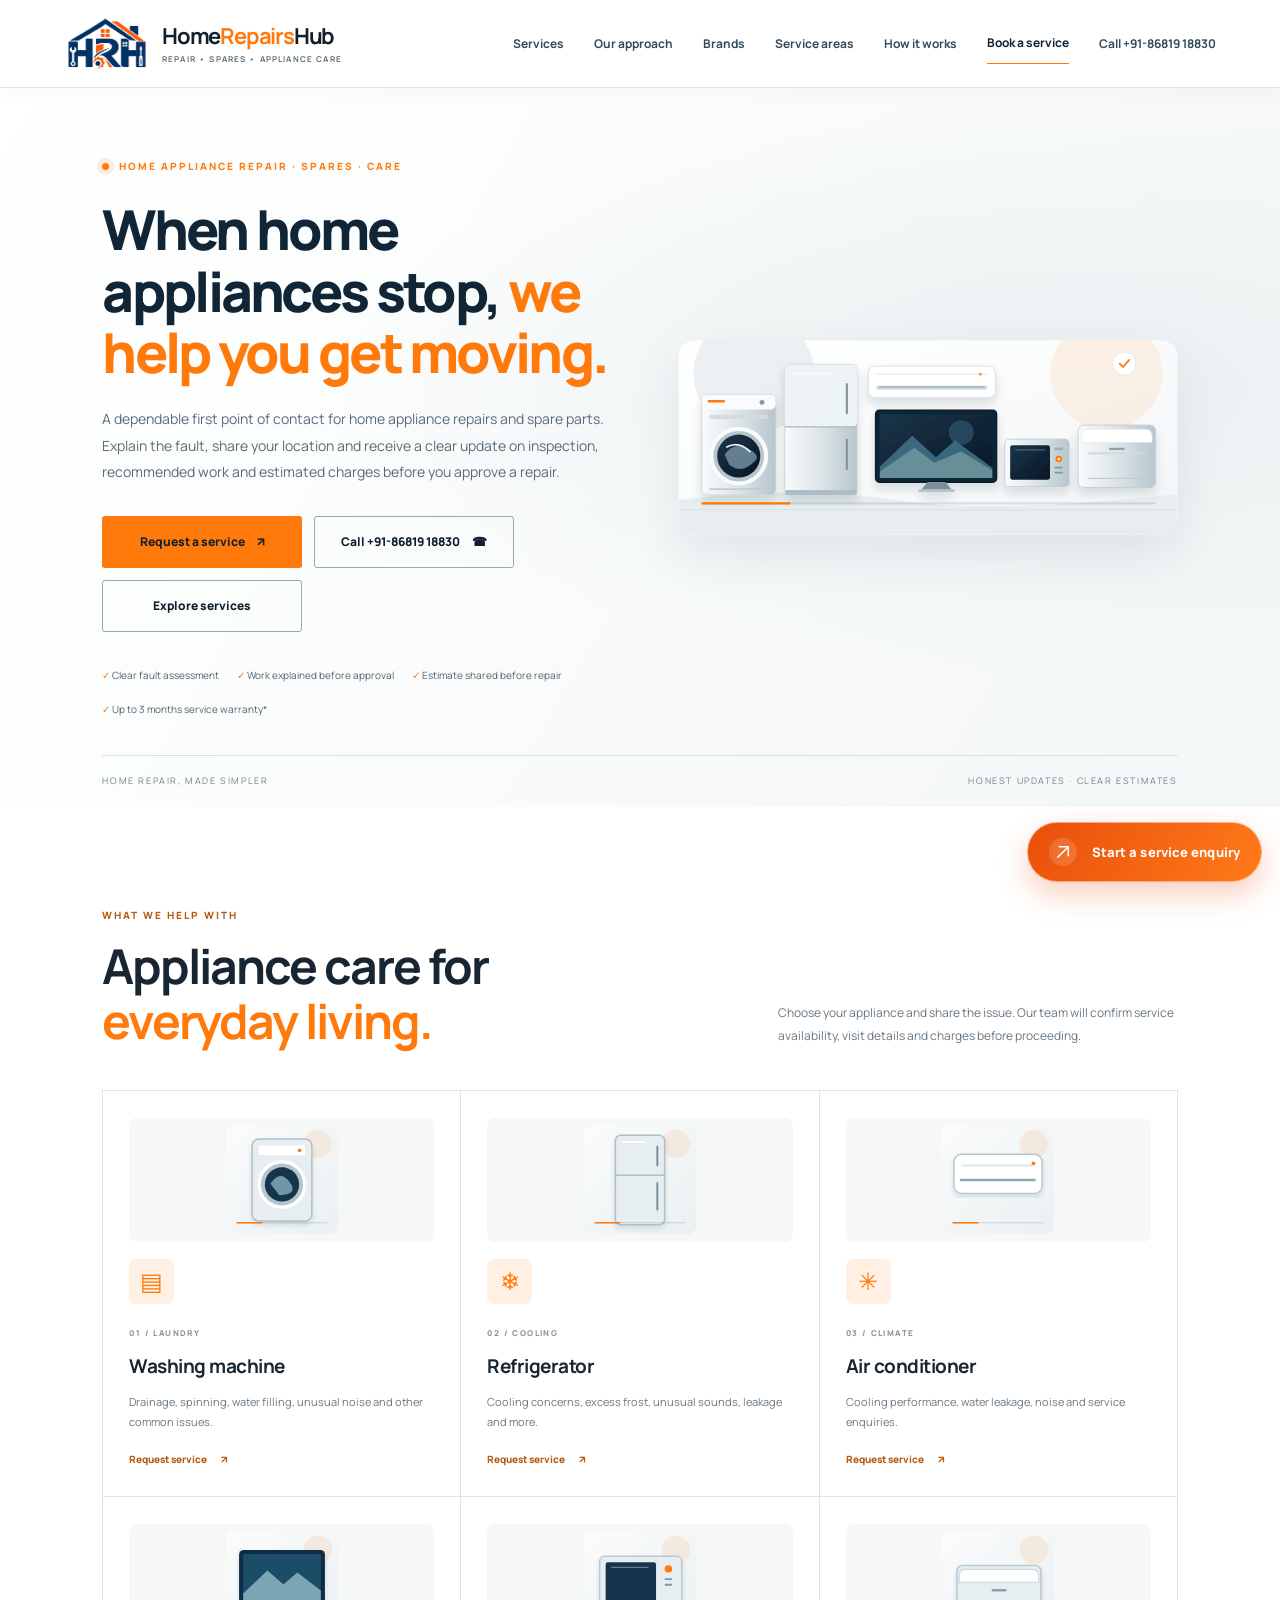
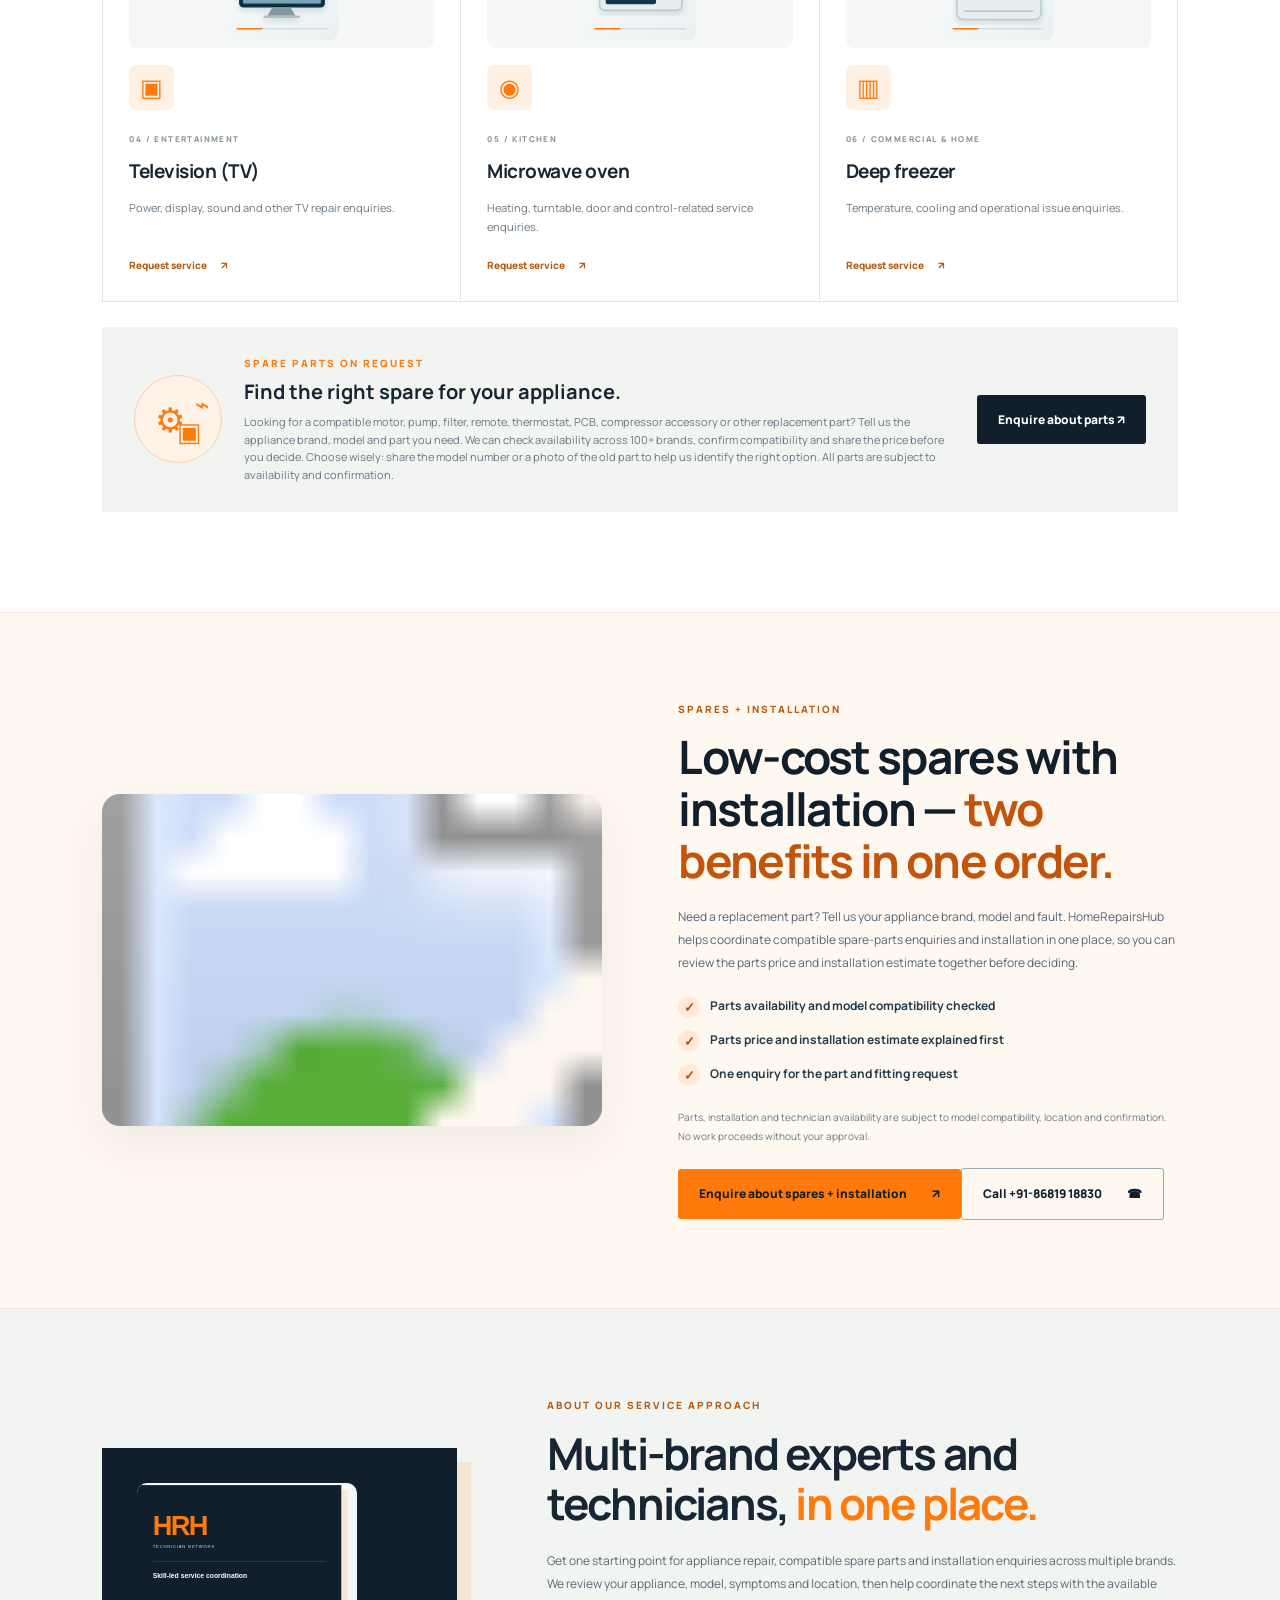
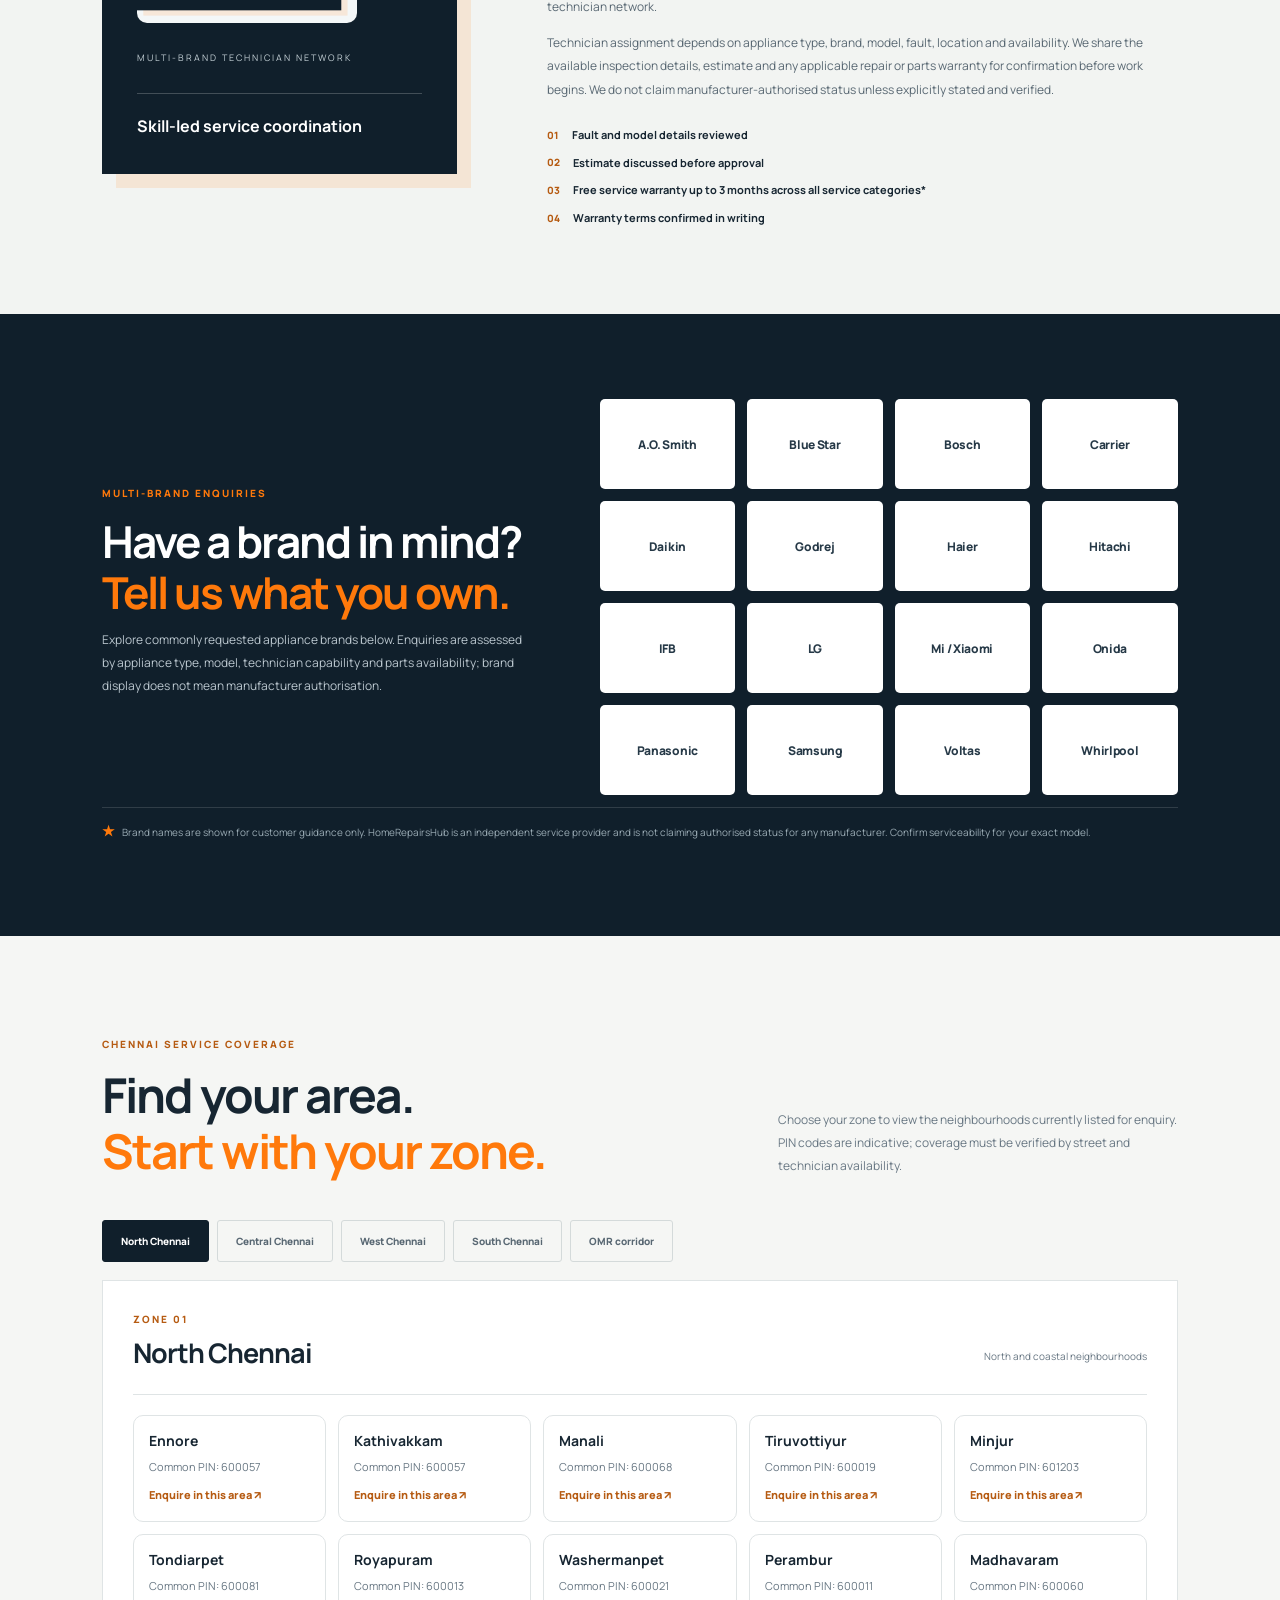
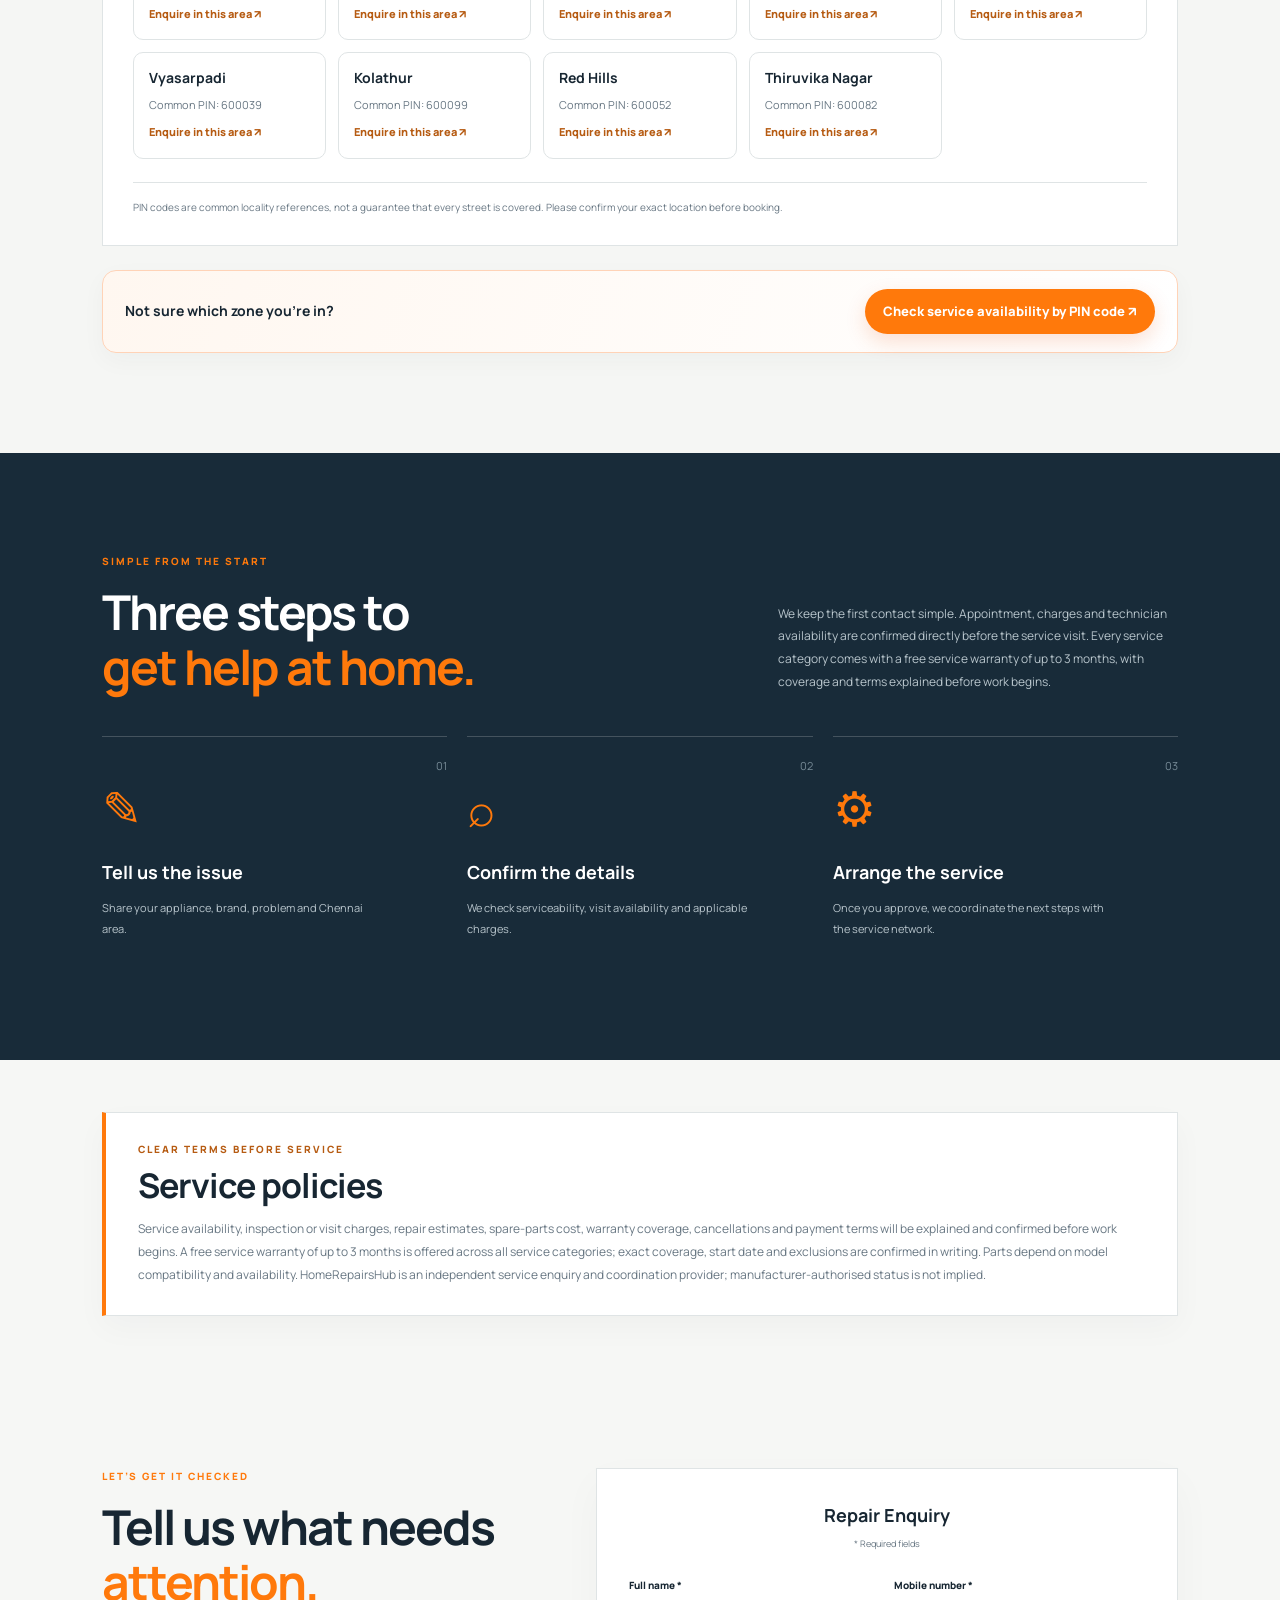
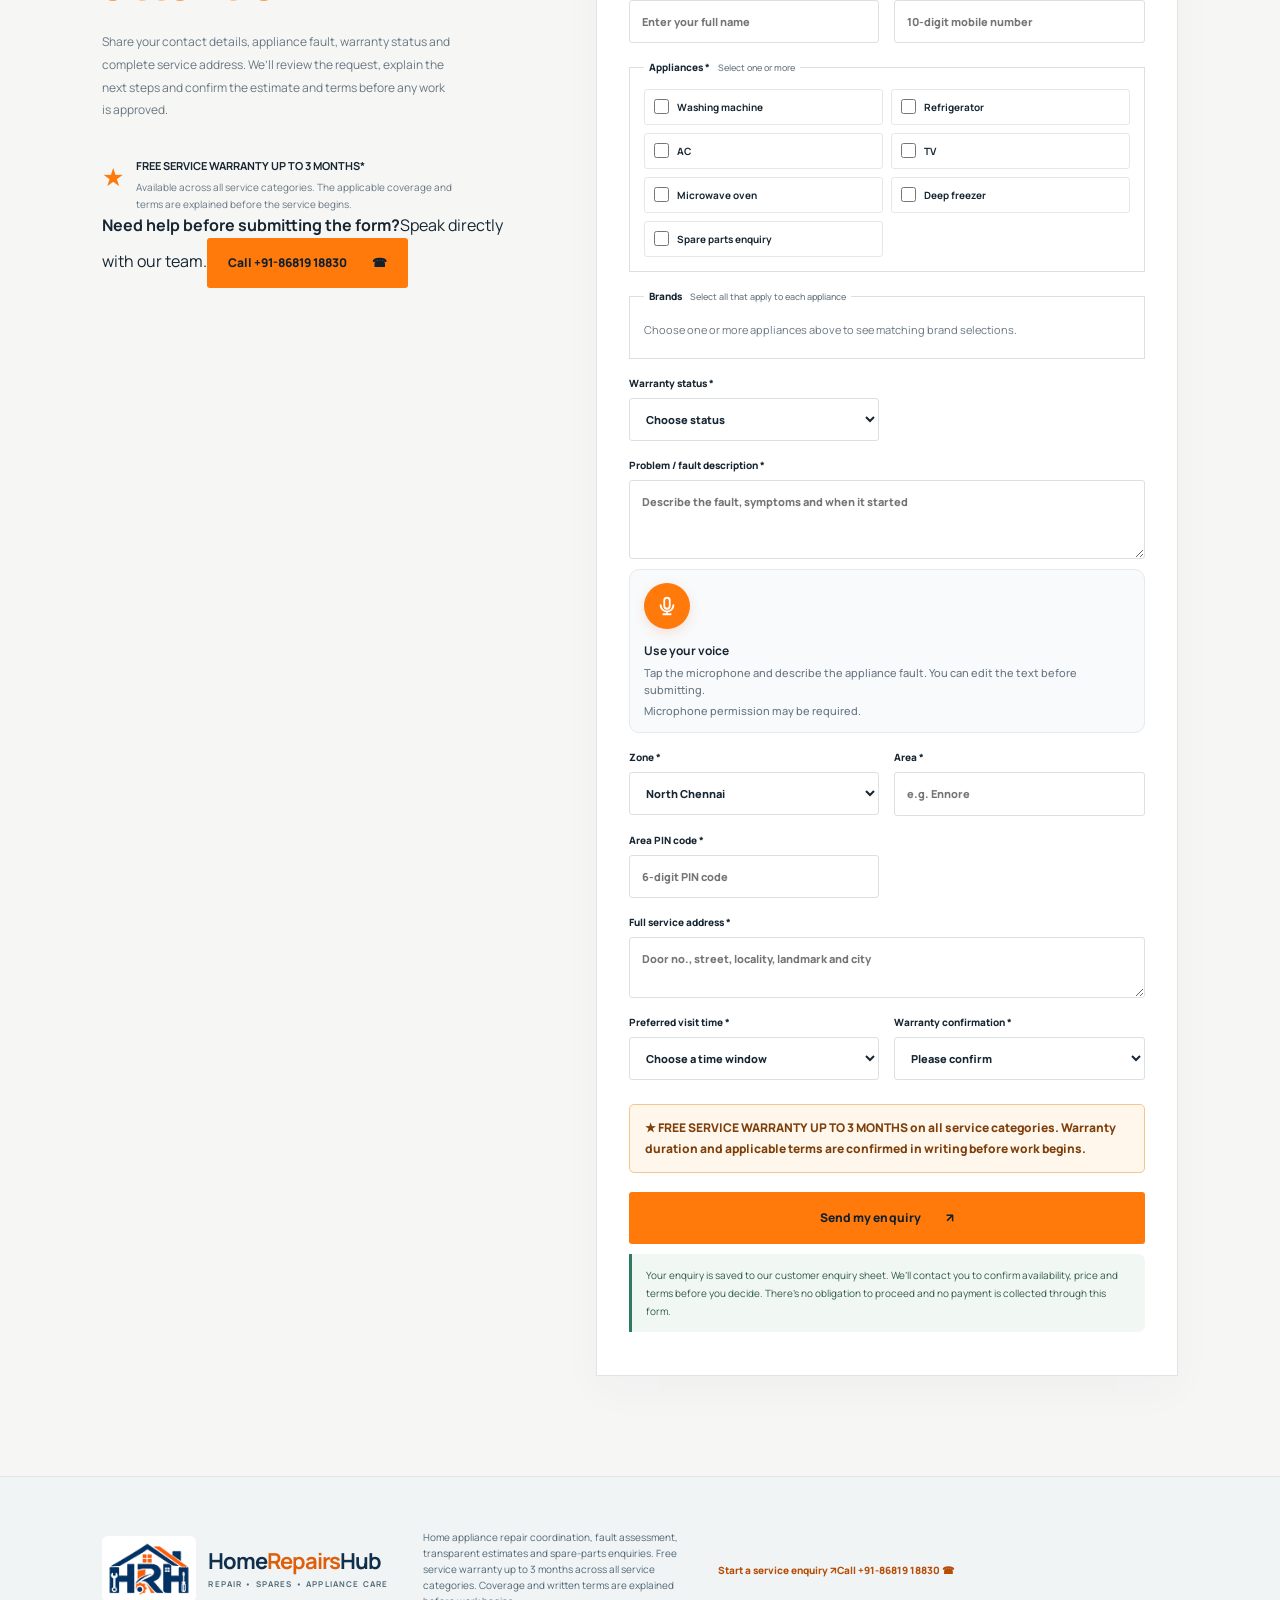
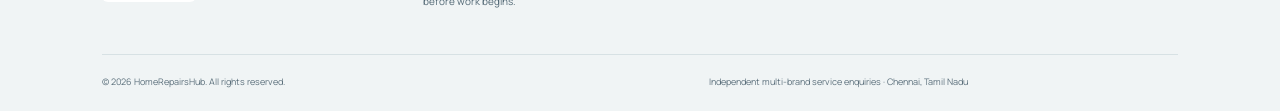
==== commit 009b3c81: "Restore HRH technician graphic, add click-to-call CTAs and real service photo" ====
--- a/index.html
+++ b/index.html
@@ -4,6 +4,7 @@
 <meta charset="utf-8"><meta name="viewport" content="width=device-width,initial-scale=1">
 <meta name="theme-color" content="#ffffff">
 <meta name="description" content="Book home appliance repair and spare-parts enquiries in Chennai with HomeRepairsHub. Multi-brand support for washing machines, refrigerators, ACs, TVs, microwave ovens and deep freezers, with installation enquiries.">
+<title>HomeRepairsHub | Appliance Repair, Spares &amp; Installation in Chennai</title>
 <meta name="robots" content="index,follow,max-image-preview:large">
 <link rel="canonical" href="https://homerepairshub.in/">
 <meta property="og:type" content="website">
@@ -40,7 +41,7 @@
 <header class="site-header">
   <a class="brand" href="#home" aria-label="HomeRepairsHub home"><img src="assets/hrh-logo.svg" alt="HRH HomeRepairsHub logo"><span class="brand-copy"><b>Home<span>Repairs</span>Hub</b><small>REPAIR • SPARES • APPLIANCE CARE</small></span></a>
   <button class="menu-toggle" type="button" aria-label="Open navigation" aria-controls="nav" aria-expanded="false">☰</button>
-  <nav id="nav" aria-label="Primary navigation"><a href="#services">Services</a><a href="#technicians">Our approach</a><a href="#brands">Brands</a><a href="#areas">Service areas</a><a href="#process">How it works</a><a href="#contact" class="nav-cta">Book a service</a></nav>
+  <nav id="nav" aria-label="Primary navigation"><a href="#services">Services</a><a href="#technicians">Our approach</a><a href="#brands">Brands</a><a href="#areas">Service areas</a><a href="#process">How it works</a><a href="#contact" class="nav-cta">Book a service</a><a href="tel:+918681918830" class="nav-call-cta" aria-label="Call HomeRepairsHub on plus 91 86819 18830">Call +91-86819 18830</a></nav>
 </header>
 <main>
 <section class="hero" id="home" aria-labelledby="home-title">
@@ -48,7 +49,7 @@
   <div class="eyebrow"><span class="pulse"></span> HOME APPLIANCE REPAIR · SPARES · CARE</div>
   <h1 id="home-title">When home appliances stop, <em>we help you get moving.</em></h1>
   <p>A dependable first point of contact for home appliance repairs and spare parts. Explain the fault, share your location and receive a clear update on inspection, recommended work and estimated charges before you approve a repair.</p>
-  <div class="hero-actions"><a class="btn btn-orange" href="#contact">Request a service <span>↗</span></a><a class="btn btn-outline" href="#services">Explore services</a></div>
+  <div class="hero-actions"><a class="btn btn-orange" href="#contact">Request a service <span aria-hidden="true">↗</span></a><a class="btn btn-outline" href="tel:+918681918830" aria-label="Call HomeRepairsHub on plus 91 86819 18830">Call +91-86819 18830 <span aria-hidden="true">☎</span></a><a class="btn btn-outline" href="#services">Explore services</a></div>
   <div class="hero-points"><span>✓ Clear fault assessment</span><span>✓ Work explained before approval</span><span>✓ Estimate shared before repair</span><span>✓ Up to 3 months service warranty*</span></div>
  </div>
  <div class="hero-art"><img class="appliance-banner" src="assets/appliance-banner.svg" alt="Washing machine, refrigerator, air conditioner, television, microwave oven and deep freezer" width="1200" height="470"></div>
@@ -68,17 +69,17 @@
  <div class="parts-banner"><div class="parts-symbol" aria-hidden="true"><span>⚙</span><span>▣</span><span>⌁</span></div><div><span class="eyebrow">SPARE PARTS ON REQUEST</span><h3>Find the right spare for your appliance.</h3><p>Looking for a compatible motor, pump, filter, remote, thermostat, PCB, compressor accessory or other replacement part? Tell us the appliance brand, model and part you need. We can check availability across 100+ brands, confirm compatibility and share the price before you decide. Choose wisely: share the model number or a photo of the old part to help us identify the right option. All parts are subject to availability and confirmation.</p></div><a class="btn btn-dark" href="#contact" data-appliance="Spare parts enquiry" data-intent="spares">Enquire about parts ↗</a></div>
 </section>
 <section class="spares-feature" id="spares-installation" aria-labelledby="spares-title">
- <div class="spares-feature-image"><img src="assets/spares-installation.svg" alt="Appliance spare parts being checked for compatibility alongside a washing machine and refrigerator" width="720" height="460" loading="lazy" decoding="async"></div>
+ <div class="spares-feature-image"><img src="assets/appliance-care-photo.svg" alt="Technician carefully inspecting a washing machine and reviewing the replacement component with a homeowner" width="480" height="320" loading="lazy" decoding="async"></div>
  <div class="spares-feature-copy">
   <div class="eyebrow dark">SPARES + INSTALLATION</div>
   <h2 id="spares-title">Low-cost spares with installation — <em>two benefits in one order.</em></h2>
   <p>Need a replacement part? Tell us your appliance brand, model and fault. HomeRepairsHub helps coordinate compatible spare-parts enquiries and installation in one place, so you can review the parts price and installation estimate together before deciding.</p>
   <ul class="spares-benefits"><li><span aria-hidden="true">✓</span> Parts availability and model compatibility checked</li><li><span aria-hidden="true">✓</span> Parts price and installation estimate explained first</li><li><span aria-hidden="true">✓</span> One enquiry for the part and fitting request</li></ul>
   <p class="spares-small">Parts, installation and technician availability are subject to model compatibility, location and confirmation. No work proceeds without your approval.</p>
-  <a class="btn btn-orange" href="#contact" data-appliance="Spare parts enquiry" data-intent="spares" aria-label="Send a spare parts and installation enquiry">Enquire about spares + installation <span aria-hidden="true">↗</span></a>
+  <div class="spares-cta-row"><a class="btn btn-orange" href="#contact" data-appliance="Spare parts enquiry" data-intent="spares" aria-label="Send a spare parts and installation enquiry">Enquire about spares + installation <span aria-hidden="true">↗</span></a><a class="btn btn-outline" href="tel:+918681918830" aria-label="Call HomeRepairsHub for spare parts and installation help">Call +91-86819 18830 <span aria-hidden="true">☎</span></a></div>
  </div>
 </section>
-<section class="technician-section" id="technicians"><div class="technician-inner"><div class="technician-mark"><img src="assets/air-conditioner.svg" alt="Illustration of an appliance served by the technician network" width="300" height="290" loading="lazy" decoding="async"><small>MULTI-BRAND TECHNICIAN NETWORK</small><div class="tech-line"></div><b>Appliance help coordinated in one place</b></div><div class="technician-copy"><div class="eyebrow dark">ABOUT OUR SERVICE APPROACH</div><h2>Multi-brand experts and technicians, <em>in one place.</em></h2><p>Get one starting point for appliance repair, compatible spare parts and installation enquiries across multiple brands. We review your appliance, model, symptoms and location, then help coordinate the next steps with the available technician network.</p><p>Technician assignment depends on appliance type, brand, model, fault, location and availability. We share the available inspection details, estimate and any applicable repair or parts warranty for confirmation before work begins. We do not claim manufacturer-authorised status unless explicitly stated and verified.</p><div class="tech-points"><span>01 <b>Fault and model details reviewed</b></span><span>02 <b>Estimate discussed before approval</b></span><span>03 <b>Free service warranty up to 3 months across all service categories*</b></span><span>04 <b>Warranty terms confirmed in writing</b></span></div></div></div></section>
+<section class="technician-section" id="technicians"><div class="technician-inner"><div class="technician-mark"><img src="assets/technician-network-card.svg" alt="HRH technician network — skill-led service coordination" width="420" height="260" loading="lazy" decoding="async"><small>MULTI-BRAND TECHNICIAN NETWORK</small><div class="tech-line"></div><b>Skill-led service coordination</b></div><div class="technician-copy"><div class="eyebrow dark">ABOUT OUR SERVICE APPROACH</div><h2>Multi-brand experts and technicians, <em>in one place.</em></h2><p>Get one starting point for appliance repair, compatible spare parts and installation enquiries across multiple brands. We review your appliance, model, symptoms and location, then help coordinate the next steps with the available technician network.</p><p>Technician assignment depends on appliance type, brand, model, fault, location and availability. We share the available inspection details, estimate and any applicable repair or parts warranty for confirmation before work begins. We do not claim manufacturer-authorised status unless explicitly stated and verified.</p><div class="tech-points"><span>01 <b>Fault and model details reviewed</b></span><span>02 <b>Estimate discussed before approval</b></span><span>03 <b>Free service warranty up to 3 months across all service categories*</b></span><span>04 <b>Warranty terms confirmed in writing</b></span></div></div></div></section>
 <section class="brands-section" id="brands"><div class="brands-inner"><div><div class="eyebrow">MULTI-BRAND ENQUIRIES</div><h2>Have a brand in mind?<br><em>Tell us what you own.</em></h2><p>Explore commonly requested appliance brands below. Enquiries are assessed by appliance type, model, technician capability and parts availability; brand display does not mean manufacturer authorisation.</p></div><div class="brand-logo-grid"><div class="brand-logo-card"><img loading="lazy" src="https://cdn.simpleicons.org/aosmith" alt="A.O. Smith logo" onerror="this.style.display='none';this.nextElementSibling.style.display='block'"><span>A.O. Smith</span></div><div class="brand-logo-card"><img loading="lazy" src="https://cdn.simpleicons.org/bluestar" alt="Blue Star logo" onerror="this.style.display='none';this.nextElementSibling.style.display='block'"><span>Blue Star</span></div><div class="brand-logo-card"><img loading="lazy" src="https://cdn.simpleicons.org/bosch" alt="Bosch logo" onerror="this.style.display='none';this.nextElementSibling.style.display='block'"><span>Bosch</span></div><div class="brand-logo-card"><img loading="lazy" src="https://cdn.simpleicons.org/carrier" alt="Carrier logo" onerror="this.style.display='none';this.nextElementSibling.style.display='block'"><span>Carrier</span></div><div class="brand-logo-card"><img loading="lazy" src="https://cdn.simpleicons.org/daikin" alt="Daikin logo" onerror="this.style.display='none';this.nextElementSibling.style.display='block'"><span>Daikin</span></div><div class="brand-logo-card"><img loading="lazy" src="https://cdn.simpleicons.org/godrej" alt="Godrej logo" onerror="this.style.display='none';this.nextElementSibling.style.display='block'"><span>Godrej</span></div><div class="brand-logo-card"><img loading="lazy" src="https://cdn.simpleicons.org/haier" alt="Haier logo" onerror="this.style.display='none';this.nextElementSibling.style.display='block'"><span>Haier</span></div><div class="brand-logo-card"><img loading="lazy" src="https://cdn.simpleicons.org/hitachi" alt="Hitachi logo" onerror="this.style.display='none';this.nextElementSibling.style.display='block'"><span>Hitachi</span></div><div class="brand-logo-card"><img loading="lazy" src="https://cdn.simpleicons.org/ifb" alt="IFB logo" onerror="this.style.display='none';this.nextElementSibling.style.display='block'"><span>IFB</span></div><div class="brand-logo-card"><img loading="lazy" src="https://cdn.simpleicons.org/lg" alt="LG logo" onerror="this.style.display='none';this.nextElementSibling.style.display='block'"><span>LG</span></div><div class="brand-logo-card"><img loading="lazy" src="https://cdn.simpleicons.org/xiaomi" alt="Mi / Xiaomi logo" onerror="this.style.display='none';this.nextElementSibling.style.display='block'"><span>Mi / Xiaomi</span></div><div class="brand-logo-card"><img loading="lazy" src="https://cdn.simpleicons.org/onida" alt="Onida logo" onerror="this.style.display='none';this.nextElementSibling.style.display='block'"><span>Onida</span></div><div class="brand-logo-card"><img loading="lazy" src="https://cdn.simpleicons.org/panasonic" alt="Panasonic logo" onerror="this.style.display='none';this.nextElementSibling.style.display='block'"><span>Panasonic</span></div><div class="brand-logo-card"><img loading="lazy" src="https://cdn.simpleicons.org/samsung" alt="Samsung logo" onerror="this.style.display='none';this.nextElementSibling.style.display='block'"><span>Samsung</span></div><div class="brand-logo-card"><img loading="lazy" src="https://cdn.simpleicons.org/voltas" alt="Voltas logo" onerror="this.style.display='none';this.nextElementSibling.style.display='block'"><span>Voltas</span></div><div class="brand-logo-card"><img loading="lazy" src="https://cdn.simpleicons.org/whirlpool" alt="Whirlpool logo" onerror="this.style.display='none';this.nextElementSibling.style.display='block'"><span>Whirlpool</span></div></div></div><p class="brand-note"><strong>★</strong> Brand names are shown for customer guidance only. HomeRepairsHub is an independent service provider and is not claiming authorised status for any manufacturer. Confirm serviceability for your exact model.</p></section>
 <section class="section area-section" id="areas"><div class="section-heading"><div><div class="eyebrow dark">CHENNAI SERVICE COVERAGE</div><h2>Find your area.<br><em>Start with your zone.</em></h2></div><p>Choose your zone to view the neighbourhoods currently listed for enquiry. PIN codes are indicative; coverage must be verified by street and technician availability.</p></div>
  <div class="zone-tabs" role="tablist" aria-label="Service zones"><button class="zone-tab active" type="button" role="tab" aria-selected="true" aria-controls="area-grid" data-zone="north">North Chennai</button><button class="zone-tab" type="button" role="tab" aria-selected="false" aria-controls="area-grid" data-zone="central">Central Chennai</button><button class="zone-tab" type="button" role="tab" aria-selected="false" aria-controls="area-grid" data-zone="west">West Chennai</button><button class="zone-tab" type="button" role="tab" aria-selected="false" aria-controls="area-grid" data-zone="south">South Chennai</button><button class="zone-tab" type="button" role="tab" aria-selected="false" aria-controls="area-grid" data-zone="omr">OMR corridor</button></div>
@@ -88,7 +89,7 @@
 <section class="process-section" id="process"><div class="section-heading"><div><div class="eyebrow">SIMPLE FROM THE START</div><h2>Three steps to<br><em>get help at home.</em></h2></div><p>We keep the first contact simple. Appointment, charges and technician availability are confirmed directly before the service visit. Every service category comes with a free service warranty of up to 3 months, with coverage and terms explained before work begins.</p></div><div class="steps"><article><span>01</span><div class="step-icon">✎</div><h3>Tell us the issue</h3><p>Share your appliance, brand, problem and Chennai area.</p></article><article><span>02</span><div class="step-icon">⌕</div><h3>Confirm the details</h3><p>We check serviceability, visit availability and applicable charges.</p></article><article><span>03</span><div class="step-icon">⚙</div><h3>Arrange the service</h3><p>Once you approve, we coordinate the next steps with the service network.</p></article></div></section>
  <section class="policy-section" id="policies"><div class="policy-card"><div class="eyebrow dark">CLEAR TERMS BEFORE SERVICE</div><h2>Service policies</h2><p>Service availability, inspection or visit charges, repair estimates, spare-parts cost, warranty coverage, cancellations and payment terms will be explained and confirmed before work begins. A free service warranty of up to 3 months is offered across all service categories; exact coverage, start date and exclusions are confirmed in writing. Parts depend on model compatibility and availability. HomeRepairsHub is an independent service enquiry and coordination provider; manufacturer-authorised status is not implied.</p></div></section>
 
-<section class="contact-section" id="contact"><div class="contact-copy"><div class="eyebrow">LET’S GET IT CHECKED</div><h2>Tell us what needs<br><em>attention.</em></h2><p>Share your contact details, appliance fault, warranty status and complete service address. We’ll review the request, explain the next steps and confirm the estimate and terms before any work is approved.</p><div class="contact-note"><span>★</span><div><b>FREE SERVICE WARRANTY UP TO 3 MONTHS*</b><small>Available across all service categories. The applicable coverage and terms are explained before the service begins.</small></div></div></div>
+<section class="contact-section" id="contact"><div class="contact-copy"><div class="eyebrow">LET’S GET IT CHECKED</div><h2>Tell us what needs<br><em>attention.</em></h2><p>Share your contact details, appliance fault, warranty status and complete service address. We’ll review the request, explain the next steps and confirm the estimate and terms before any work is approved.</p><div class="contact-note"><span>★</span><div><b>FREE SERVICE WARRANTY UP TO 3 MONTHS*</b><small>Available across all service categories. The applicable coverage and terms are explained before the service begins.</small></div></div><div class="contact-call-panel"><b>Need help before submitting the form?</b><span>Speak directly with our team.</span><a href="tel:+918681918830" class="btn btn-orange" aria-label="Call HomeRepairsHub on plus 91 86819 18830">Call +91-86819 18830 <span aria-hidden="true">☎</span></a></div></div>
  <form class="booking-form" id="booking-form" aria-label="HomeRepairsHub home appliance repair and spare-parts enquiry"><div class="form-title"><b id="form-heading">Repair enquiry</b><span>* Required fields</span></div><label class="honeypot" aria-hidden="true">Leave this field empty<input name="website" tabindex="-1" autocomplete="off"></label>
  <div class="form-row"><label for="customer-name">Full name *<input id="customer-name" name="name" required autocomplete="name" placeholder="Enter your full name" maxlength="100"></label><label for="customer-phone">Mobile number *<input id="customer-phone" name="phone" required type="tel" inputmode="numeric" autocomplete="tel-national" pattern="[0-9]{10}" minlength="10" maxlength="10" title="Enter exactly 10 digits" placeholder="10-digit mobile number"></label></div>
  <fieldset class="appliance-options"><legend>Appliances * <small>Select one or more</small></legend><div class="checkbox-grid"><label class="check-option"><input type="checkbox" name="appliances" value="Washing machine"><span>Washing machine</span></label><label class="check-option"><input type="checkbox" name="appliances" value="Refrigerator"><span>Refrigerator</span></label><label class="check-option"><input type="checkbox" name="appliances" value="AC"><span>AC</span></label><label class="check-option"><input type="checkbox" name="appliances" value="TV"><span>TV</span></label><label class="check-option"><input type="checkbox" name="appliances" value="Microwave oven"><span>Microwave oven</span></label><label class="check-option"><input type="checkbox" name="appliances" value="Deep freezer"><span>Deep freezer</span></label><label class="check-option"><input type="checkbox" name="appliances" value="Spare parts enquiry"><span>Spare parts enquiry</span></label></div></fieldset>
@@ -97,10 +98,10 @@
  <div class="form-row"><label>Zone *<select name="zone" id="zone-select" required><option value="">Choose zone</option><option>North Chennai</option><option>Central Chennai</option><option>West Chennai</option><option>South Chennai</option><option>OMR corridor</option></select></label><label>Area *<input name="area" required placeholder="e.g. Ennore" maxlength="100"></label></div>
  <div class="form-row"><label>Area PIN code *<input name="pin" required inputmode="numeric" pattern="[0-9]{6}" minlength="6" maxlength="6" title="Enter exactly 6 digits" placeholder="6-digit PIN code"></label></div><label>Full service address *<textarea name="address" rows="2" required autocomplete="street-address" placeholder="Door no., street, locality, landmark and city"></textarea></label>
  <div class="form-row"><label>Preferred visit time *<select name="time" required><option value="">Choose a time window</option><option>Flexible — please contact me</option><option>Morning (9 AM–12 PM)</option><option>Afternoon (12 PM–4 PM)</option><option>Evening (4 PM–8 PM)</option></select></label><label>Warranty confirmation *<select name="warrantyConfirm" required><option value="">Please confirm</option><option value="I understand warranty is subject to written terms">I understand warranty is subject to written terms</option><option value="Please explain warranty before service">Please explain warranty before service</option></select></label></div>
- <div class="warranty-inline">★ FREE SERVICE WARRANTY UP TO 3 MONTHS on all service categories. Warranty duration and applicable terms are confirmed in writing before work begins.</div><button class="btn btn-orange submit-btn" type="submit">Send my enquiry <span aria-hidden="true">↗</span></button><p class="form-disclaimer" id="form-disclaimer">Your enquiry is saved to our customer enquiry sheet. We’ll contact you to confirm availability, price and terms before you decide. There’s no obligation to proceed and no payment is collected through this form.</p><p class="form-status" id="form-status" aria-live="polite"></p><section class="thank-you-screen" id="thank-you-screen" hidden role="status" aria-live="polite"><div class="thank-icon">✓</div><div class="eyebrow dark thank-eyebrow">ENQUIRY RECEIVED</div><h3>Thank you for the response</h3><p>Your enquiry details have been saved. Our team will contact you soon.</p><p class="thank-small">Your details are saved in our customer enquiry sheet. WhatsApp is an additional notification; please press <b>Send</b> there to message our team.</p><button type="button" class="btn btn-outline thank-back" id="new-enquiry">Submit another enquiry</button></section>
+ <div class="warranty-inline">★ FREE SERVICE WARRANTY UP TO 3 MONTHS on all service categories. Warranty duration and applicable terms are confirmed in writing before work begins.</div><button class="btn btn-orange submit-btn" type="submit">Send my enquiry <span aria-hidden="true">↗</span></button><p class="form-disclaimer" id="form-disclaimer">Your valuable enquiry is received. We’ll contact you to confirm availability, price and terms before you decide. There’s no obligation to proceed and no payment is collected through this form.</p><p class="form-status" id="form-status" aria-live="polite"></p><section class="thank-you-screen" id="thank-you-screen" hidden role="status" aria-live="polite"><div class="thank-icon">✓</div><div class="eyebrow dark thank-eyebrow">ENQUIRY RECEIVED</div><h3>Thank you for the response</h3><p>Your enquiry details have been saved. Our team will contact you soon.</p><p class="thank-small">Your details are saved in our customer enquiry sheet. WhatsApp is an additional notification; please press <b>Send</b> there to message our team.</p><button type="button" class="btn btn-outline thank-back" id="new-enquiry">Submit another enquiry</button></section>
  </form></section>
 </main>
-<footer aria-label="Website footer"><div class="footer-main"><a class="brand footer-brand" href="#home" aria-label="HomeRepairsHub home"><img src="assets/hrh-logo.svg" alt="HRH HomeRepairsHub logo" width="94" height="66" loading="lazy"><span class="brand-copy"><b>Home<span>Repairs</span>Hub</b><small>REPAIR • SPARES • APPLIANCE CARE</small></span></a><p>Home appliance repair coordination, fault assessment, transparent estimates and spare-parts enquiries. Free service warranty up to 3 months across all service categories. Coverage and written terms are explained before work begins.</p><a href="#contact" class="footer-link" aria-label="Start a home appliance service enquiry">Start a service enquiry <span aria-hidden="true">↗</span></a></div><div class="footer-bottom"><span>© <span id="year"></span> HomeRepairsHub. All rights reserved.</span><span>Independent multi-brand service enquiries · Chennai, Tamil Nadu</span></div>
+<footer aria-label="Website footer"><div class="footer-main"><a class="brand footer-brand" href="#home" aria-label="HomeRepairsHub home"><img src="assets/hrh-logo.svg" alt="HRH HomeRepairsHub logo" width="94" height="66" loading="lazy"><span class="brand-copy"><b>Home<span>Repairs</span>Hub</b><small>REPAIR • SPARES • APPLIANCE CARE</small></span></a><p>Home appliance repair coordination, fault assessment, transparent estimates and spare-parts enquiries. Free service warranty up to 3 months across all service categories. Coverage and written terms are explained before work begins.</p><div class="footer-cta-row"><a href="#contact" class="footer-link" aria-label="Start a home appliance service enquiry">Start a service enquiry <span aria-hidden="true">↗</span></a><a href="tel:+918681918830" class="footer-link footer-call-link" aria-label="Call HomeRepairsHub on plus 91 86819 18830">Call +91-86819 18830 <span aria-hidden="true">☎</span></a></div></div><div class="footer-bottom"><span>© <span id="year"></span> HomeRepairsHub. All rights reserved.</span><span>Independent multi-brand service enquiries · Chennai, Tamil Nadu</span></div>
  
 </footer>
 <a class="floating-whatsapp floating-enquiry" href="#contact" aria-label="Start a home appliance service enquiry"><span class="floating-enquiry-icon" aria-hidden="true"><svg viewBox="0 0 24 24" width="18" height="18" focusable="false"><path d="M5 19 19 5M7 5h12v12" fill="none" stroke="currentColor" stroke-width="2" stroke-linecap="round" stroke-linejoin="round"/></svg></span><span>Start a service enquiry</span></a>
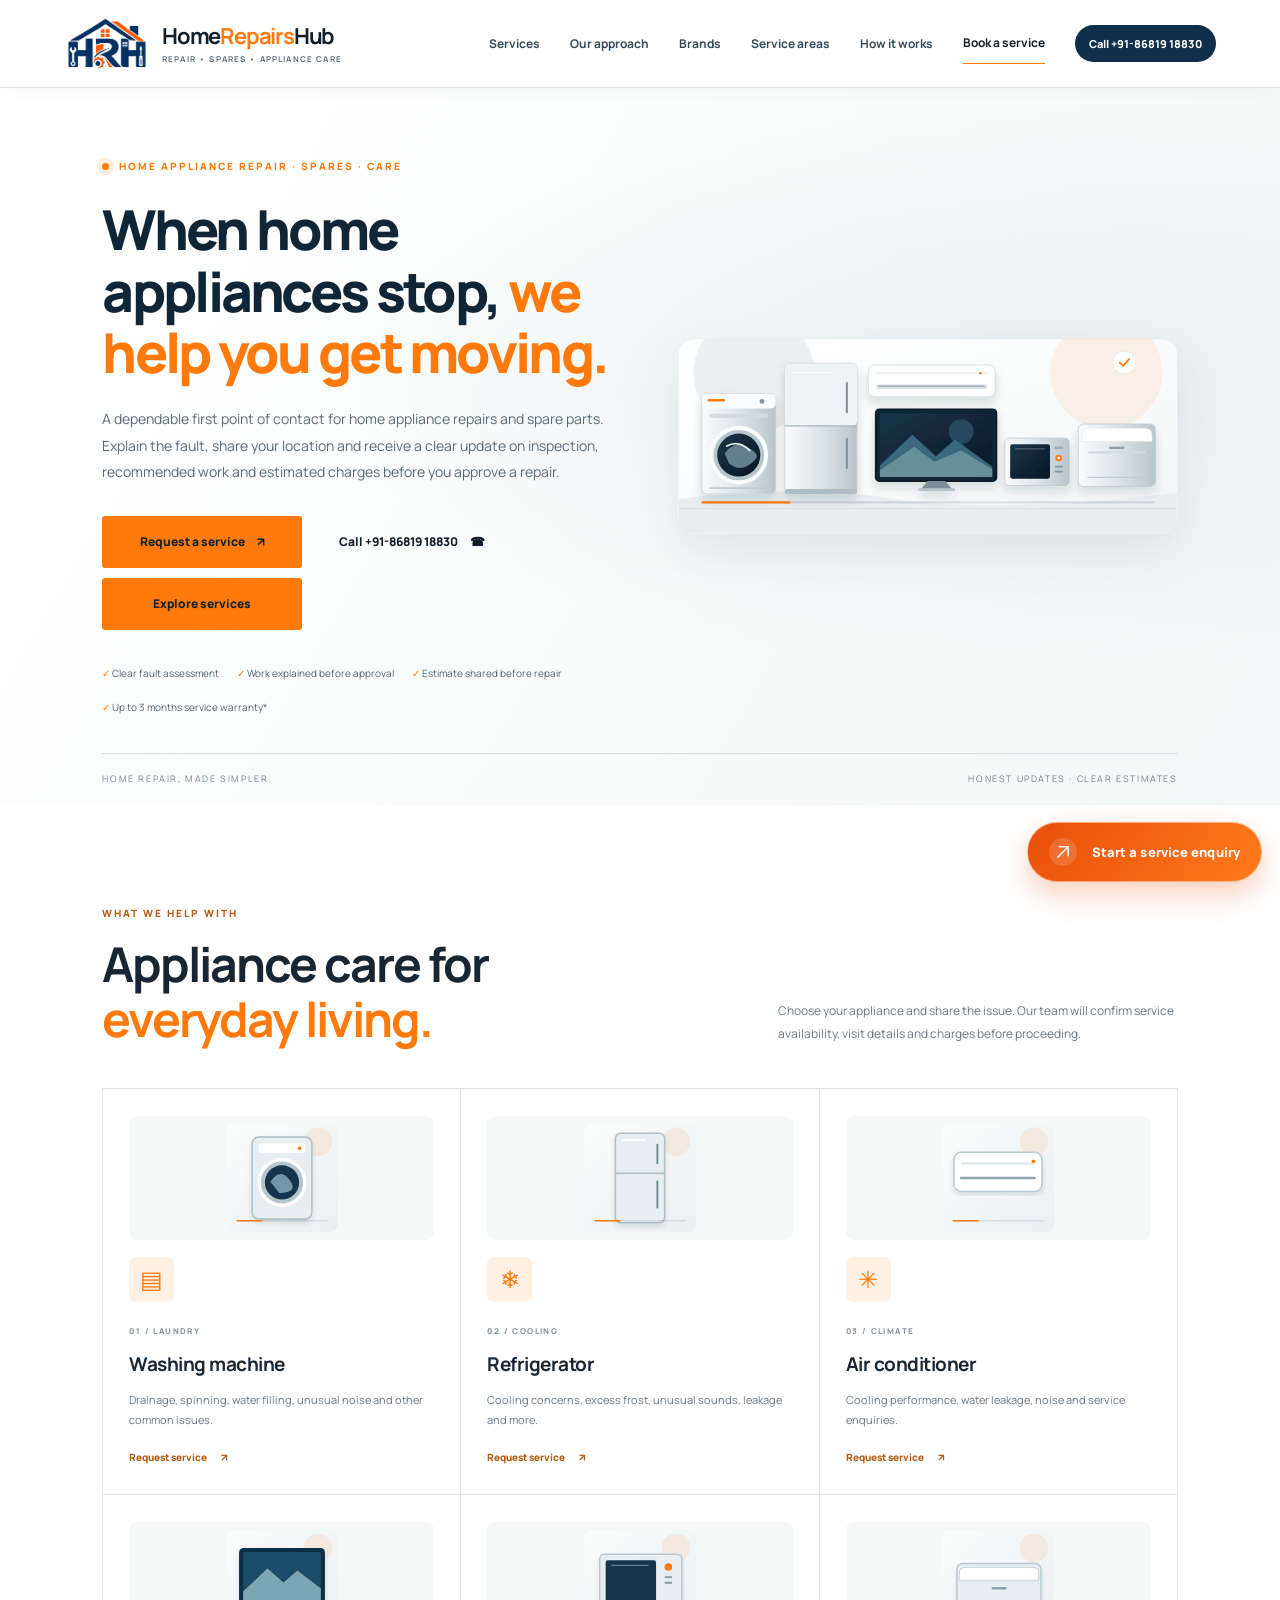
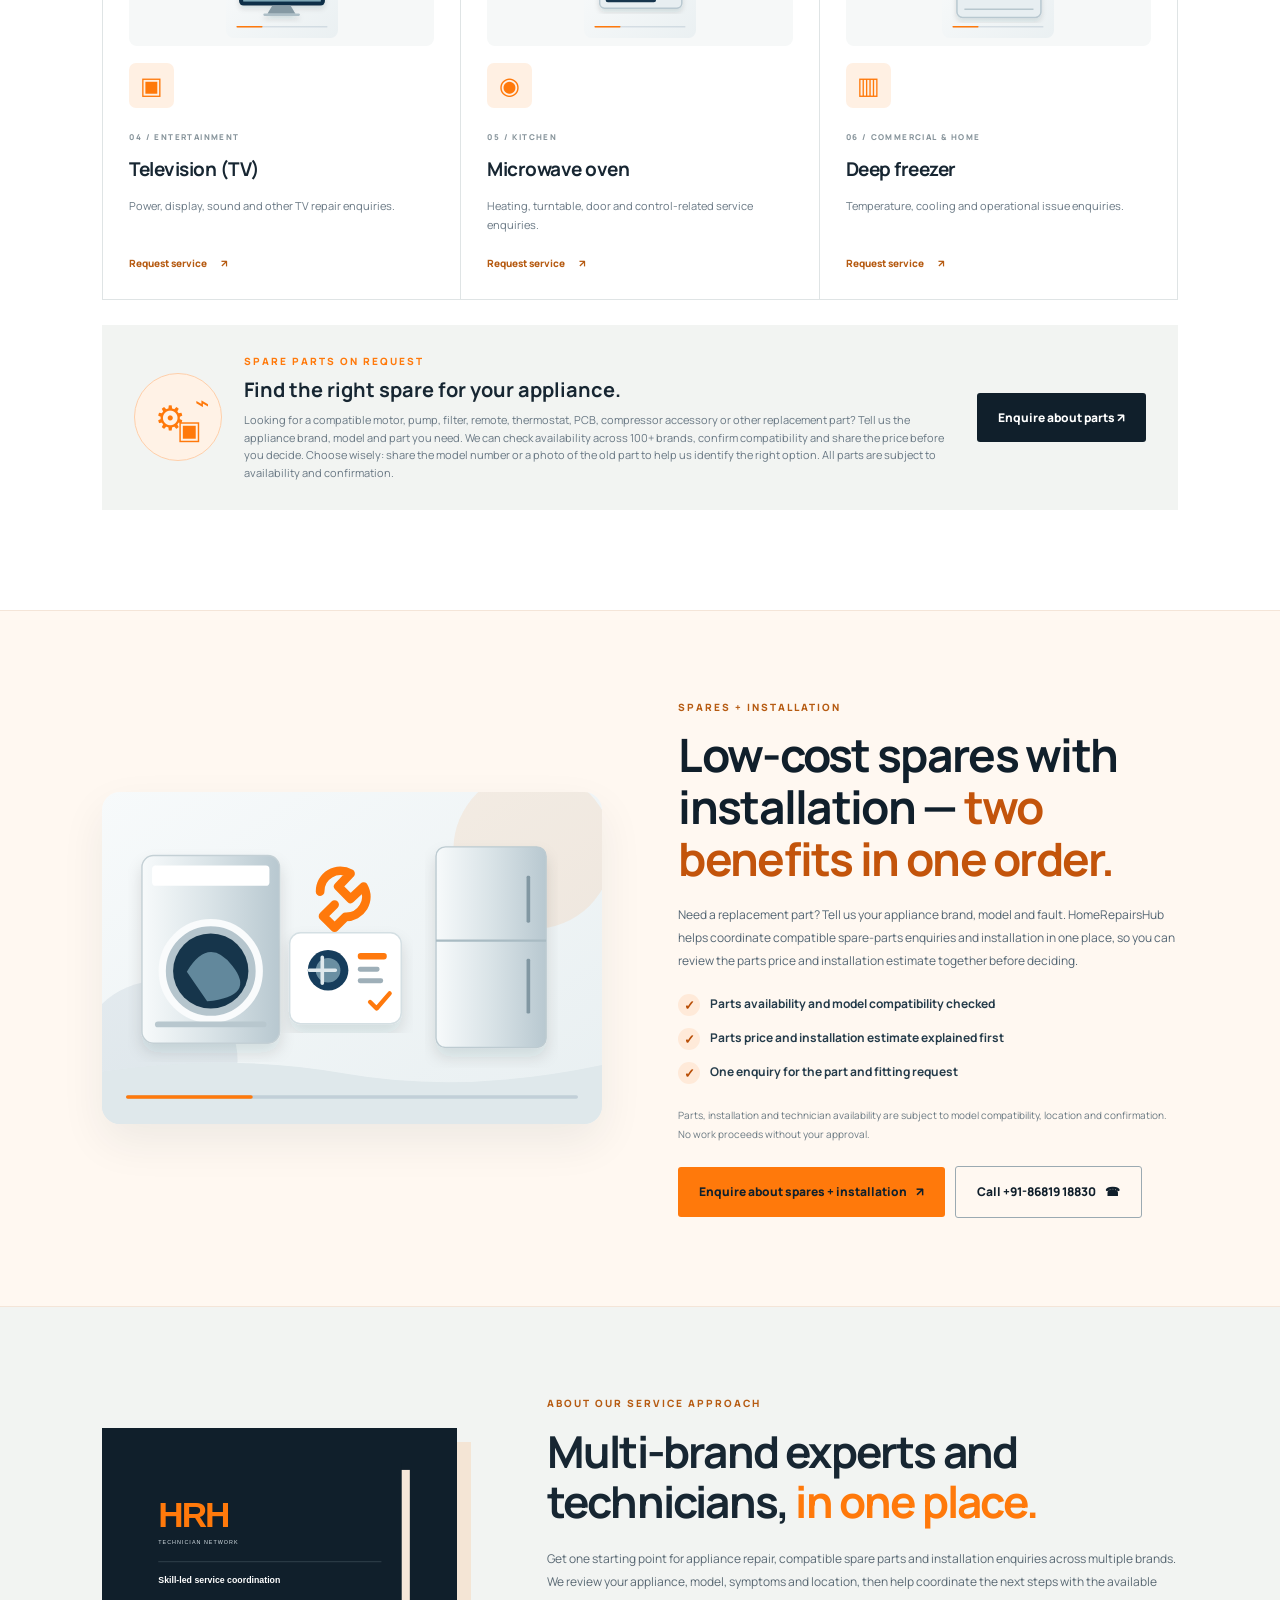
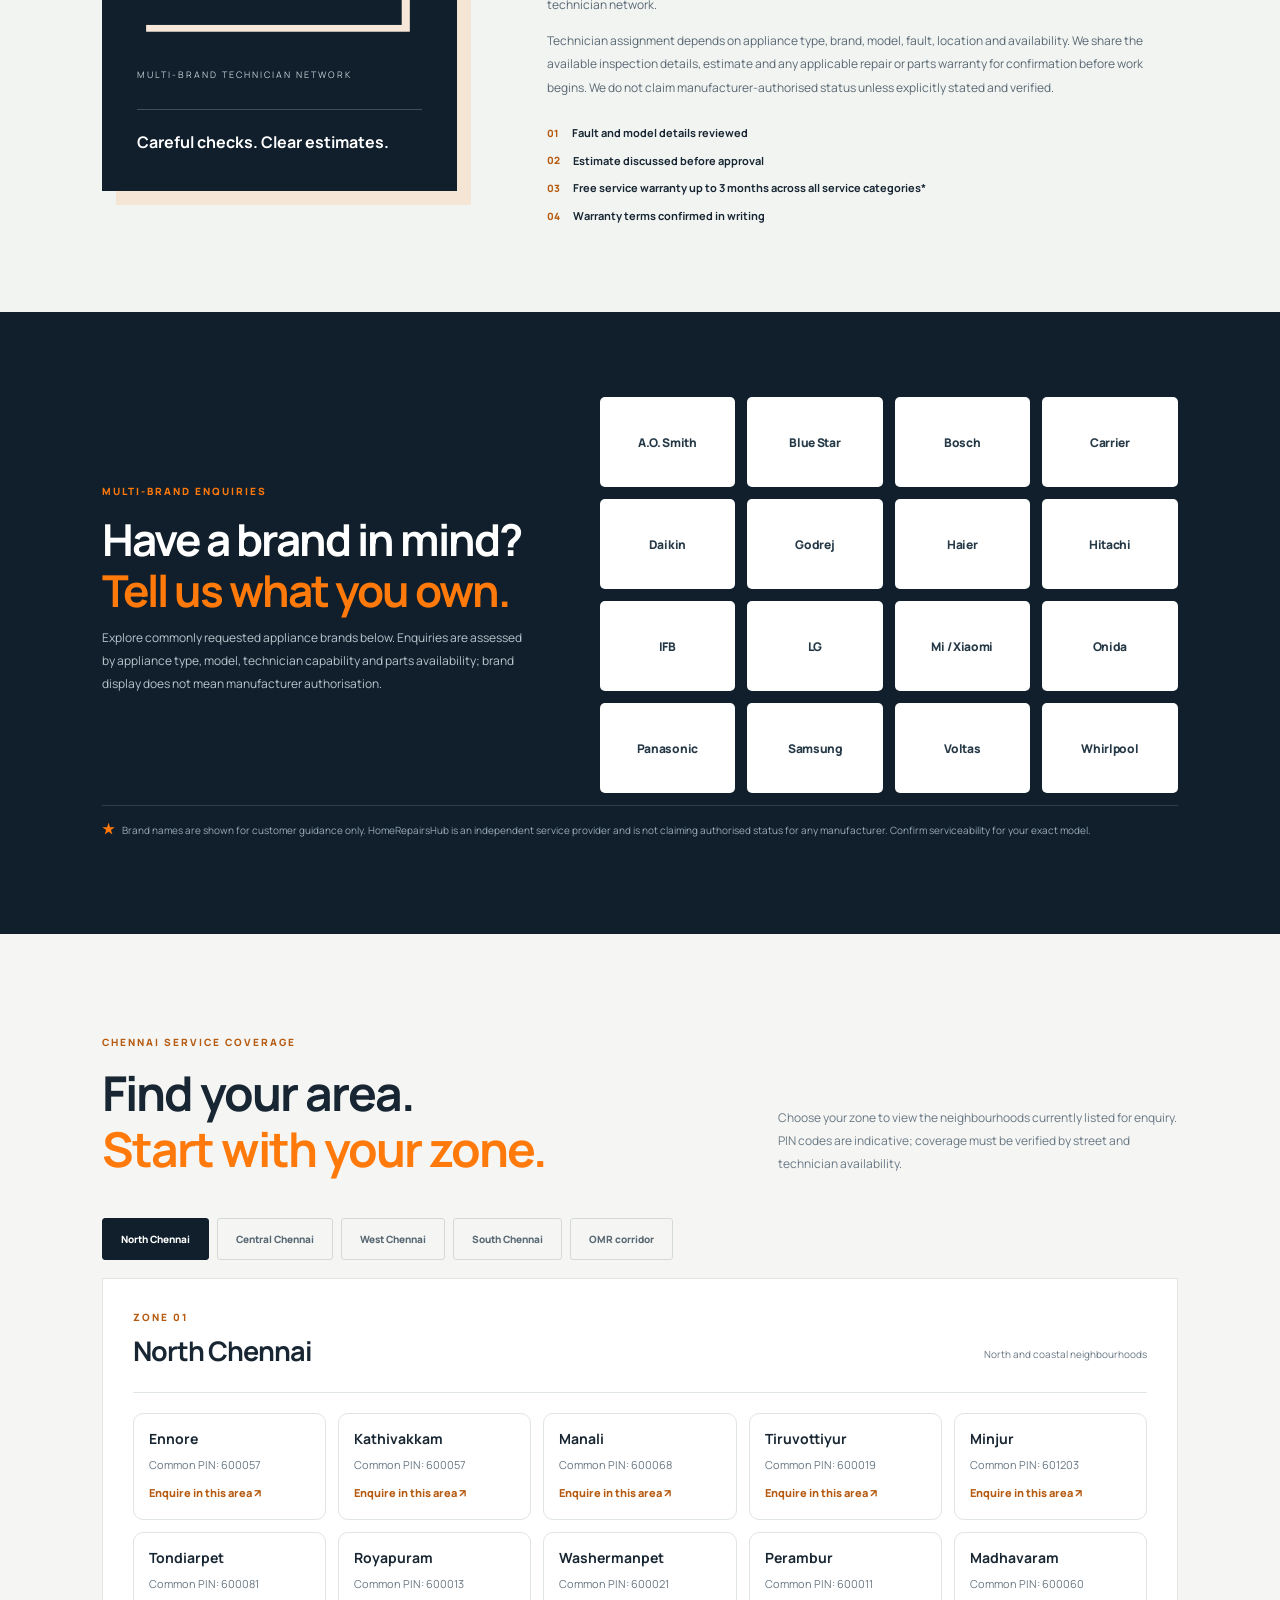
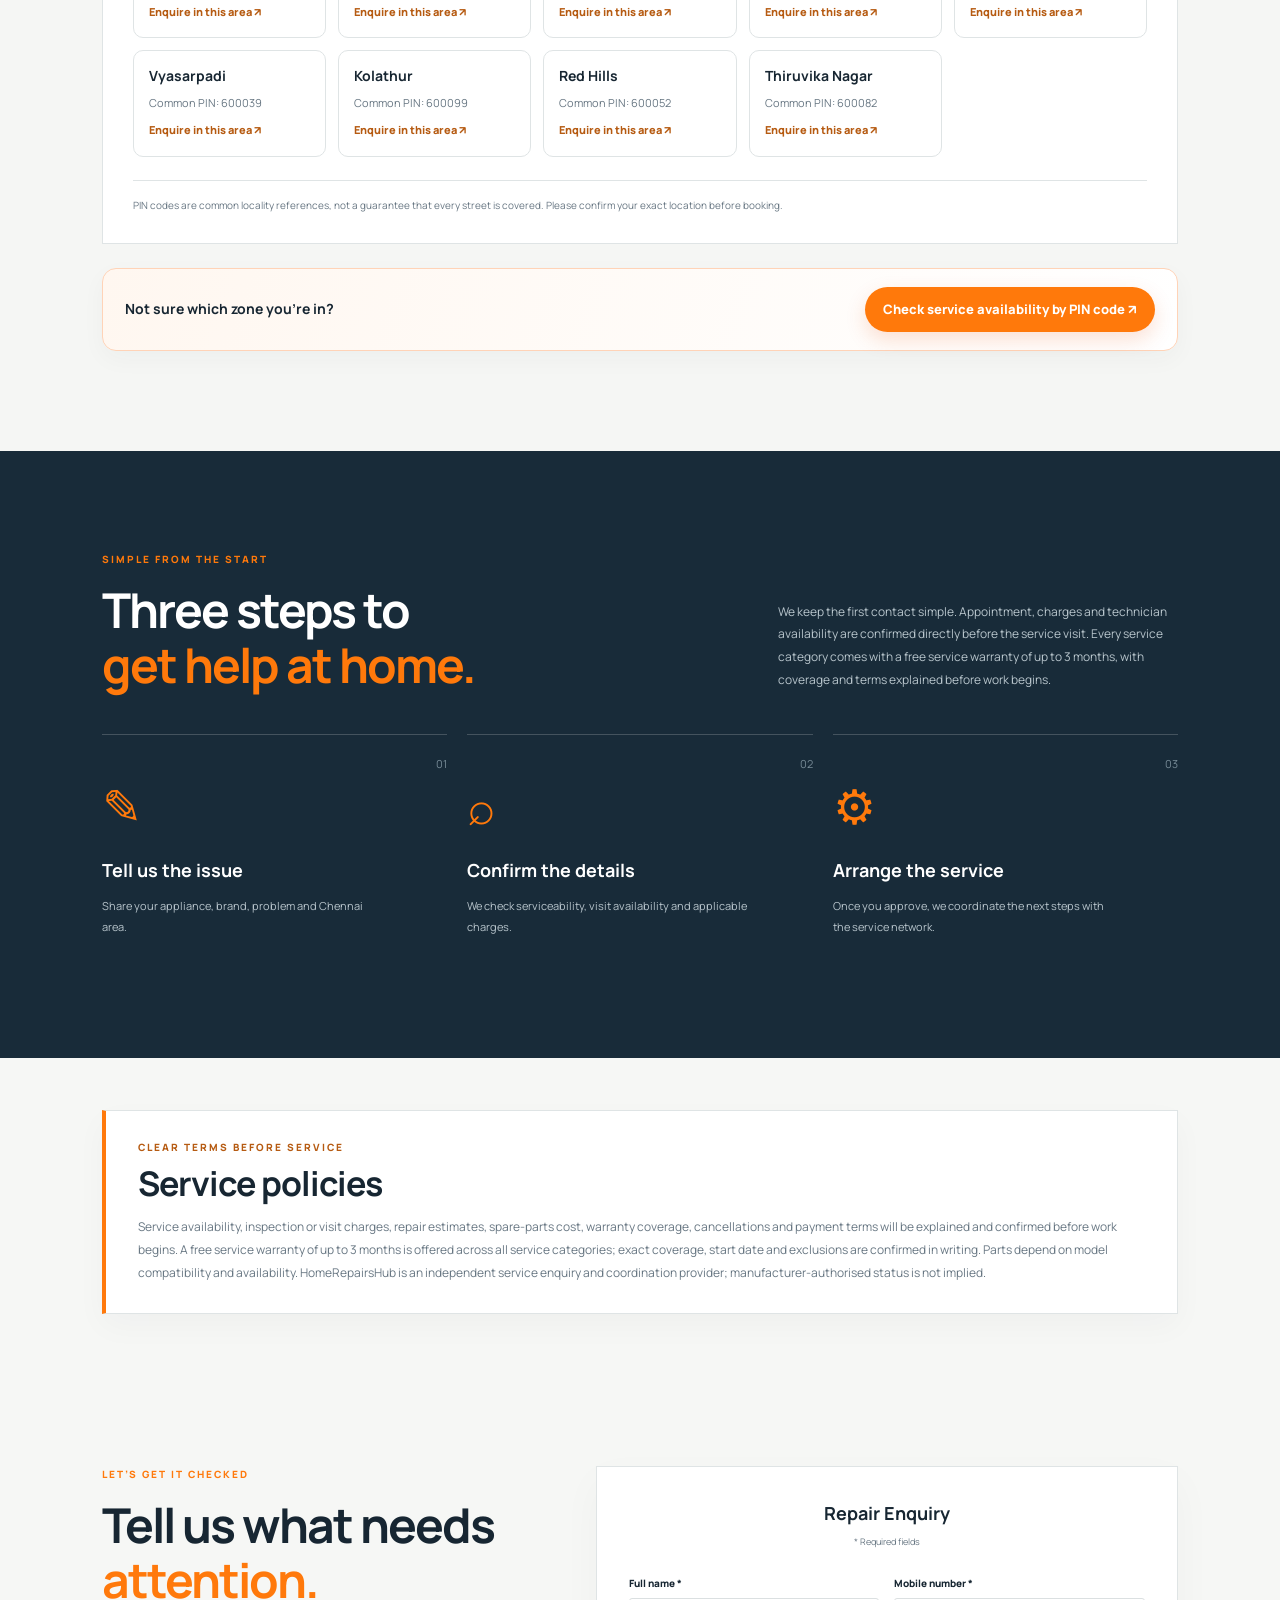
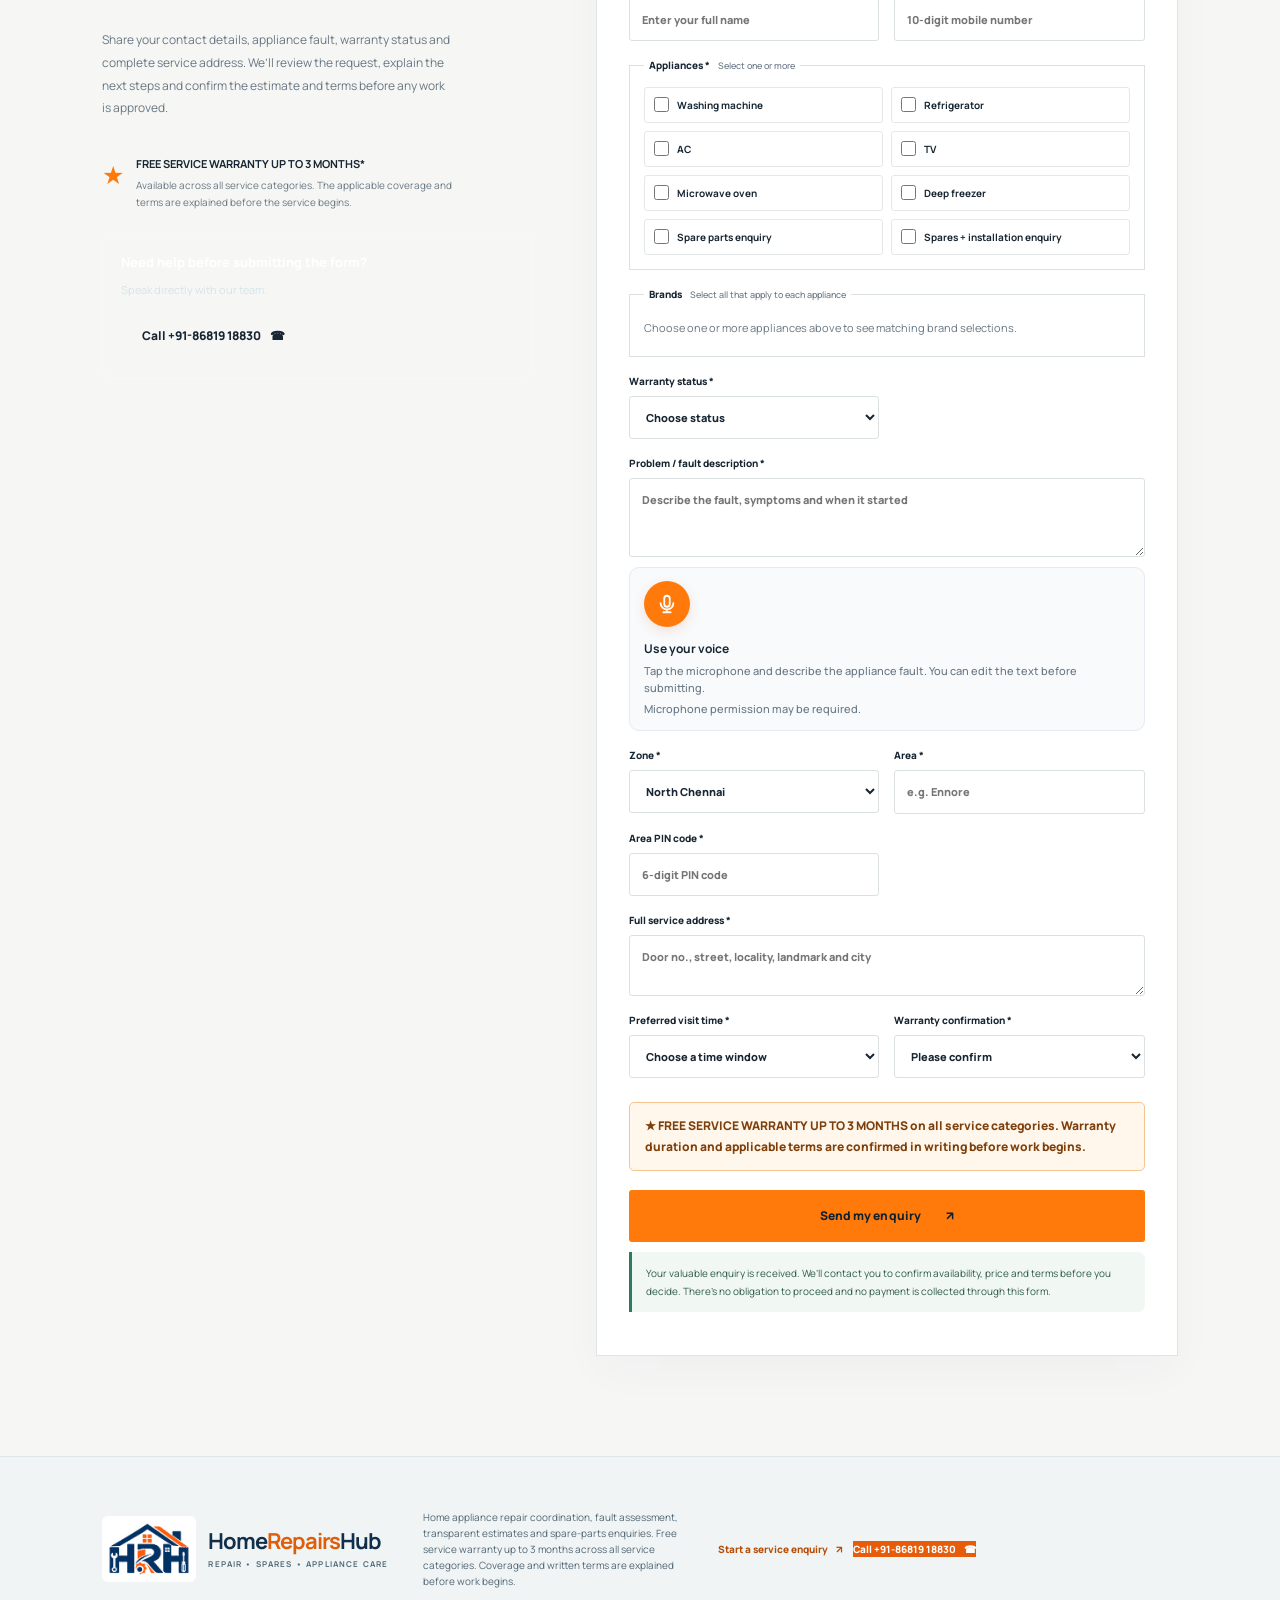
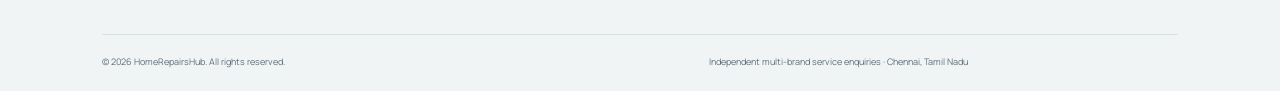
==== commit 2e8964ab: "Add spares-plus-installation enquiry option and standardize call CTAs" ====
--- a/index.html
+++ b/index.html
@@ -41,7 +41,7 @@
 <header class="site-header">
   <a class="brand" href="#home" aria-label="HomeRepairsHub home"><img src="assets/hrh-logo.svg" alt="HRH HomeRepairsHub logo"><span class="brand-copy"><b>Home<span>Repairs</span>Hub</b><small>REPAIR • SPARES • APPLIANCE CARE</small></span></a>
   <button class="menu-toggle" type="button" aria-label="Open navigation" aria-controls="nav" aria-expanded="false">☰</button>
-  <nav id="nav" aria-label="Primary navigation"><a href="#services">Services</a><a href="#technicians">Our approach</a><a href="#brands">Brands</a><a href="#areas">Service areas</a><a href="#process">How it works</a><a href="#contact" class="nav-cta">Book a service</a><a href="tel:+918681918830" class="nav-call-cta" aria-label="Call HomeRepairsHub on plus 91 86819 18830">Call +91-86819 18830</a></nav>
+  <nav id="nav" aria-label="Primary navigation"><a href="#services">Services</a><a href="#technicians">Our approach</a><a href="#brands">Brands</a><a href="#areas">Service areas</a><a href="#process">How it works</a><a href="#contact" class="nav-cta">Book a service</a><a href="tel:+918681918830" class="nav-call-cta call-cta" aria-label="Call HomeRepairsHub on plus 91 86819 18830">Call +91-86819 18830</a></nav>
 </header>
 <main>
 <section class="hero" id="home" aria-labelledby="home-title">
@@ -49,7 +49,7 @@
   <div class="eyebrow"><span class="pulse"></span> HOME APPLIANCE REPAIR · SPARES · CARE</div>
   <h1 id="home-title">When home appliances stop, <em>we help you get moving.</em></h1>
   <p>A dependable first point of contact for home appliance repairs and spare parts. Explain the fault, share your location and receive a clear update on inspection, recommended work and estimated charges before you approve a repair.</p>
-  <div class="hero-actions"><a class="btn btn-orange" href="#contact">Request a service <span aria-hidden="true">↗</span></a><a class="btn btn-outline" href="tel:+918681918830" aria-label="Call HomeRepairsHub on plus 91 86819 18830">Call +91-86819 18830 <span aria-hidden="true">☎</span></a><a class="btn btn-outline" href="#services">Explore services</a></div>
+  <div class="hero-actions"><a class="btn btn-orange" href="#contact">Request a service <span aria-hidden="true">↗</span></a><a class="btn btn-blue call-cta" href="tel:+918681918830" aria-label="Call HomeRepairsHub on plus 91 86819 18830">Call +91-86819 18830 <span aria-hidden="true">☎</span></a><a class="btn btn-orange" href="#services">Explore services</a></div>
   <div class="hero-points"><span>✓ Clear fault assessment</span><span>✓ Work explained before approval</span><span>✓ Estimate shared before repair</span><span>✓ Up to 3 months service warranty*</span></div>
  </div>
  <div class="hero-art"><img class="appliance-banner" src="assets/appliance-banner.svg" alt="Washing machine, refrigerator, air conditioner, television, microwave oven and deep freezer" width="1200" height="470"></div>
@@ -69,7 +69,7 @@
  <div class="parts-banner"><div class="parts-symbol" aria-hidden="true"><span>⚙</span><span>▣</span><span>⌁</span></div><div><span class="eyebrow">SPARE PARTS ON REQUEST</span><h3>Find the right spare for your appliance.</h3><p>Looking for a compatible motor, pump, filter, remote, thermostat, PCB, compressor accessory or other replacement part? Tell us the appliance brand, model and part you need. We can check availability across 100+ brands, confirm compatibility and share the price before you decide. Choose wisely: share the model number or a photo of the old part to help us identify the right option. All parts are subject to availability and confirmation.</p></div><a class="btn btn-dark" href="#contact" data-appliance="Spare parts enquiry" data-intent="spares">Enquire about parts ↗</a></div>
 </section>
 <section class="spares-feature" id="spares-installation" aria-labelledby="spares-title">
- <div class="spares-feature-image"><img src="assets/appliance-care-photo.svg" alt="Technician carefully inspecting a washing machine and reviewing the replacement component with a homeowner" width="480" height="320" loading="lazy" decoding="async"></div>
+ <div class="spares-feature-image"><img src="assets/spares-installation.svg" alt="Appliance technician fitting a compatible replacement part on a washing machine, with spare components ready for installation" width="720" height="460" loading="lazy" decoding="async"></div>
  <div class="spares-feature-copy">
   <div class="eyebrow dark">SPARES + INSTALLATION</div>
   <h2 id="spares-title">Low-cost spares with installation — <em>two benefits in one order.</em></h2>
@@ -79,7 +79,7 @@
   <div class="spares-cta-row"><a class="btn btn-orange" href="#contact" data-appliance="Spare parts enquiry" data-intent="spares" aria-label="Send a spare parts and installation enquiry">Enquire about spares + installation <span aria-hidden="true">↗</span></a><a class="btn btn-outline" href="tel:+918681918830" aria-label="Call HomeRepairsHub for spare parts and installation help">Call +91-86819 18830 <span aria-hidden="true">☎</span></a></div>
  </div>
 </section>
-<section class="technician-section" id="technicians"><div class="technician-inner"><div class="technician-mark"><img src="assets/technician-network-card.svg" alt="HRH technician network — skill-led service coordination" width="420" height="260" loading="lazy" decoding="async"><small>MULTI-BRAND TECHNICIAN NETWORK</small><div class="tech-line"></div><b>Skill-led service coordination</b></div><div class="technician-copy"><div class="eyebrow dark">ABOUT OUR SERVICE APPROACH</div><h2>Multi-brand experts and technicians, <em>in one place.</em></h2><p>Get one starting point for appliance repair, compatible spare parts and installation enquiries across multiple brands. We review your appliance, model, symptoms and location, then help coordinate the next steps with the available technician network.</p><p>Technician assignment depends on appliance type, brand, model, fault, location and availability. We share the available inspection details, estimate and any applicable repair or parts warranty for confirmation before work begins. We do not claim manufacturer-authorised status unless explicitly stated and verified.</p><div class="tech-points"><span>01 <b>Fault and model details reviewed</b></span><span>02 <b>Estimate discussed before approval</b></span><span>03 <b>Free service warranty up to 3 months across all service categories*</b></span><span>04 <b>Warranty terms confirmed in writing</b></span></div></div></div></section>
+<section class="technician-section" id="technicians"><div class="technician-inner"><div class="technician-mark"><img src="assets/technician-network-card.svg" alt="HRH technician network — skill-led service coordination" width="420" height="260" loading="lazy" decoding="async"><small>MULTI-BRAND TECHNICIAN NETWORK</small><div class="tech-line"></div><b>Careful checks. Clear estimates.</b></div><div class="technician-copy"><div class="eyebrow dark">ABOUT OUR SERVICE APPROACH</div><h2>Multi-brand experts and technicians, <em>in one place.</em></h2><p>Get one starting point for appliance repair, compatible spare parts and installation enquiries across multiple brands. We review your appliance, model, symptoms and location, then help coordinate the next steps with the available technician network.</p><p>Technician assignment depends on appliance type, brand, model, fault, location and availability. We share the available inspection details, estimate and any applicable repair or parts warranty for confirmation before work begins. We do not claim manufacturer-authorised status unless explicitly stated and verified.</p><div class="tech-points"><span>01 <b>Fault and model details reviewed</b></span><span>02 <b>Estimate discussed before approval</b></span><span>03 <b>Free service warranty up to 3 months across all service categories*</b></span><span>04 <b>Warranty terms confirmed in writing</b></span></div></div></div></section>
 <section class="brands-section" id="brands"><div class="brands-inner"><div><div class="eyebrow">MULTI-BRAND ENQUIRIES</div><h2>Have a brand in mind?<br><em>Tell us what you own.</em></h2><p>Explore commonly requested appliance brands below. Enquiries are assessed by appliance type, model, technician capability and parts availability; brand display does not mean manufacturer authorisation.</p></div><div class="brand-logo-grid"><div class="brand-logo-card"><img loading="lazy" src="https://cdn.simpleicons.org/aosmith" alt="A.O. Smith logo" onerror="this.style.display='none';this.nextElementSibling.style.display='block'"><span>A.O. Smith</span></div><div class="brand-logo-card"><img loading="lazy" src="https://cdn.simpleicons.org/bluestar" alt="Blue Star logo" onerror="this.style.display='none';this.nextElementSibling.style.display='block'"><span>Blue Star</span></div><div class="brand-logo-card"><img loading="lazy" src="https://cdn.simpleicons.org/bosch" alt="Bosch logo" onerror="this.style.display='none';this.nextElementSibling.style.display='block'"><span>Bosch</span></div><div class="brand-logo-card"><img loading="lazy" src="https://cdn.simpleicons.org/carrier" alt="Carrier logo" onerror="this.style.display='none';this.nextElementSibling.style.display='block'"><span>Carrier</span></div><div class="brand-logo-card"><img loading="lazy" src="https://cdn.simpleicons.org/daikin" alt="Daikin logo" onerror="this.style.display='none';this.nextElementSibling.style.display='block'"><span>Daikin</span></div><div class="brand-logo-card"><img loading="lazy" src="https://cdn.simpleicons.org/godrej" alt="Godrej logo" onerror="this.style.display='none';this.nextElementSibling.style.display='block'"><span>Godrej</span></div><div class="brand-logo-card"><img loading="lazy" src="https://cdn.simpleicons.org/haier" alt="Haier logo" onerror="this.style.display='none';this.nextElementSibling.style.display='block'"><span>Haier</span></div><div class="brand-logo-card"><img loading="lazy" src="https://cdn.simpleicons.org/hitachi" alt="Hitachi logo" onerror="this.style.display='none';this.nextElementSibling.style.display='block'"><span>Hitachi</span></div><div class="brand-logo-card"><img loading="lazy" src="https://cdn.simpleicons.org/ifb" alt="IFB logo" onerror="this.style.display='none';this.nextElementSibling.style.display='block'"><span>IFB</span></div><div class="brand-logo-card"><img loading="lazy" src="https://cdn.simpleicons.org/lg" alt="LG logo" onerror="this.style.display='none';this.nextElementSibling.style.display='block'"><span>LG</span></div><div class="brand-logo-card"><img loading="lazy" src="https://cdn.simpleicons.org/xiaomi" alt="Mi / Xiaomi logo" onerror="this.style.display='none';this.nextElementSibling.style.display='block'"><span>Mi / Xiaomi</span></div><div class="brand-logo-card"><img loading="lazy" src="https://cdn.simpleicons.org/onida" alt="Onida logo" onerror="this.style.display='none';this.nextElementSibling.style.display='block'"><span>Onida</span></div><div class="brand-logo-card"><img loading="lazy" src="https://cdn.simpleicons.org/panasonic" alt="Panasonic logo" onerror="this.style.display='none';this.nextElementSibling.style.display='block'"><span>Panasonic</span></div><div class="brand-logo-card"><img loading="lazy" src="https://cdn.simpleicons.org/samsung" alt="Samsung logo" onerror="this.style.display='none';this.nextElementSibling.style.display='block'"><span>Samsung</span></div><div class="brand-logo-card"><img loading="lazy" src="https://cdn.simpleicons.org/voltas" alt="Voltas logo" onerror="this.style.display='none';this.nextElementSibling.style.display='block'"><span>Voltas</span></div><div class="brand-logo-card"><img loading="lazy" src="https://cdn.simpleicons.org/whirlpool" alt="Whirlpool logo" onerror="this.style.display='none';this.nextElementSibling.style.display='block'"><span>Whirlpool</span></div></div></div><p class="brand-note"><strong>★</strong> Brand names are shown for customer guidance only. HomeRepairsHub is an independent service provider and is not claiming authorised status for any manufacturer. Confirm serviceability for your exact model.</p></section>
 <section class="section area-section" id="areas"><div class="section-heading"><div><div class="eyebrow dark">CHENNAI SERVICE COVERAGE</div><h2>Find your area.<br><em>Start with your zone.</em></h2></div><p>Choose your zone to view the neighbourhoods currently listed for enquiry. PIN codes are indicative; coverage must be verified by street and technician availability.</p></div>
  <div class="zone-tabs" role="tablist" aria-label="Service zones"><button class="zone-tab active" type="button" role="tab" aria-selected="true" aria-controls="area-grid" data-zone="north">North Chennai</button><button class="zone-tab" type="button" role="tab" aria-selected="false" aria-controls="area-grid" data-zone="central">Central Chennai</button><button class="zone-tab" type="button" role="tab" aria-selected="false" aria-controls="area-grid" data-zone="west">West Chennai</button><button class="zone-tab" type="button" role="tab" aria-selected="false" aria-controls="area-grid" data-zone="south">South Chennai</button><button class="zone-tab" type="button" role="tab" aria-selected="false" aria-controls="area-grid" data-zone="omr">OMR corridor</button></div>
@@ -89,10 +89,10 @@
 <section class="process-section" id="process"><div class="section-heading"><div><div class="eyebrow">SIMPLE FROM THE START</div><h2>Three steps to<br><em>get help at home.</em></h2></div><p>We keep the first contact simple. Appointment, charges and technician availability are confirmed directly before the service visit. Every service category comes with a free service warranty of up to 3 months, with coverage and terms explained before work begins.</p></div><div class="steps"><article><span>01</span><div class="step-icon">✎</div><h3>Tell us the issue</h3><p>Share your appliance, brand, problem and Chennai area.</p></article><article><span>02</span><div class="step-icon">⌕</div><h3>Confirm the details</h3><p>We check serviceability, visit availability and applicable charges.</p></article><article><span>03</span><div class="step-icon">⚙</div><h3>Arrange the service</h3><p>Once you approve, we coordinate the next steps with the service network.</p></article></div></section>
  <section class="policy-section" id="policies"><div class="policy-card"><div class="eyebrow dark">CLEAR TERMS BEFORE SERVICE</div><h2>Service policies</h2><p>Service availability, inspection or visit charges, repair estimates, spare-parts cost, warranty coverage, cancellations and payment terms will be explained and confirmed before work begins. A free service warranty of up to 3 months is offered across all service categories; exact coverage, start date and exclusions are confirmed in writing. Parts depend on model compatibility and availability. HomeRepairsHub is an independent service enquiry and coordination provider; manufacturer-authorised status is not implied.</p></div></section>
 
-<section class="contact-section" id="contact"><div class="contact-copy"><div class="eyebrow">LET’S GET IT CHECKED</div><h2>Tell us what needs<br><em>attention.</em></h2><p>Share your contact details, appliance fault, warranty status and complete service address. We’ll review the request, explain the next steps and confirm the estimate and terms before any work is approved.</p><div class="contact-note"><span>★</span><div><b>FREE SERVICE WARRANTY UP TO 3 MONTHS*</b><small>Available across all service categories. The applicable coverage and terms are explained before the service begins.</small></div></div><div class="contact-call-panel"><b>Need help before submitting the form?</b><span>Speak directly with our team.</span><a href="tel:+918681918830" class="btn btn-orange" aria-label="Call HomeRepairsHub on plus 91 86819 18830">Call +91-86819 18830 <span aria-hidden="true">☎</span></a></div></div>
+<section class="contact-section" id="contact"><div class="contact-copy"><div class="eyebrow">LET’S GET IT CHECKED</div><h2>Tell us what needs<br><em>attention.</em></h2><p>Share your contact details, appliance fault, warranty status and complete service address. We’ll review the request, explain the next steps and confirm the estimate and terms before any work is approved.</p><div class="contact-note"><span>★</span><div><b>FREE SERVICE WARRANTY UP TO 3 MONTHS*</b><small>Available across all service categories. The applicable coverage and terms are explained before the service begins.</small></div></div><div class="contact-call-panel"><b>Need help before submitting the form?</b><span>Speak directly with our team.</span><a href="tel:+918681918830" class="btn btn-blue call-cta" aria-label="Call HomeRepairsHub on plus 91 86819 18830">Call +91-86819 18830 <span aria-hidden="true">☎</span></a></div></div>
  <form class="booking-form" id="booking-form" aria-label="HomeRepairsHub home appliance repair and spare-parts enquiry"><div class="form-title"><b id="form-heading">Repair enquiry</b><span>* Required fields</span></div><label class="honeypot" aria-hidden="true">Leave this field empty<input name="website" tabindex="-1" autocomplete="off"></label>
  <div class="form-row"><label for="customer-name">Full name *<input id="customer-name" name="name" required autocomplete="name" placeholder="Enter your full name" maxlength="100"></label><label for="customer-phone">Mobile number *<input id="customer-phone" name="phone" required type="tel" inputmode="numeric" autocomplete="tel-national" pattern="[0-9]{10}" minlength="10" maxlength="10" title="Enter exactly 10 digits" placeholder="10-digit mobile number"></label></div>
- <fieldset class="appliance-options"><legend>Appliances * <small>Select one or more</small></legend><div class="checkbox-grid"><label class="check-option"><input type="checkbox" name="appliances" value="Washing machine"><span>Washing machine</span></label><label class="check-option"><input type="checkbox" name="appliances" value="Refrigerator"><span>Refrigerator</span></label><label class="check-option"><input type="checkbox" name="appliances" value="AC"><span>AC</span></label><label class="check-option"><input type="checkbox" name="appliances" value="TV"><span>TV</span></label><label class="check-option"><input type="checkbox" name="appliances" value="Microwave oven"><span>Microwave oven</span></label><label class="check-option"><input type="checkbox" name="appliances" value="Deep freezer"><span>Deep freezer</span></label><label class="check-option"><input type="checkbox" name="appliances" value="Spare parts enquiry"><span>Spare parts enquiry</span></label></div></fieldset>
+ <fieldset class="appliance-options"><legend>Appliances * <small>Select one or more</small></legend><div class="checkbox-grid"><label class="check-option"><input type="checkbox" name="appliances" value="Washing machine"><span>Washing machine</span></label><label class="check-option"><input type="checkbox" name="appliances" value="Refrigerator"><span>Refrigerator</span></label><label class="check-option"><input type="checkbox" name="appliances" value="AC"><span>AC</span></label><label class="check-option"><input type="checkbox" name="appliances" value="TV"><span>TV</span></label><label class="check-option"><input type="checkbox" name="appliances" value="Microwave oven"><span>Microwave oven</span></label><label class="check-option"><input type="checkbox" name="appliances" value="Deep freezer"><span>Deep freezer</span></label><label class="check-option"><input type="checkbox" name="appliances" value="Spare parts enquiry"><span>Spare parts enquiry</span></label><label class="check-option"><input type="checkbox" name="appliances" value="Spares + installation enquiry"><span>Spares + installation enquiry</span></label></div></fieldset>
  <fieldset class="brand-picker" id="brand-picker" aria-label="Select one or more brands for each selected appliance"><legend>Brands <small>Select all that apply to each appliance</small></legend><p class="brand-picker-help" id="brand-picker-help">Choose one or more appliances above to see matching brand selections.</p><div id="brand-groups" class="brand-groups"></div></fieldset><div class="form-row"><label for="warranty-select">Warranty status *<select name="warranty" id="warranty-select" required><option value="">Choose status</option><option>In warranty</option><option>Out of warranty</option><option>Not sure</option></select></label></div>
  <label>Problem / fault description *<textarea name="problem" id="problem-description" rows="3" required maxlength="1500" placeholder="Describe the fault, symptoms and when it started"></textarea><span class="mic-row"><button type="button" class="mic-button" id="voice-input" aria-label="Start voice input"><svg aria-hidden="true" viewBox="0 0 24 24" width="20" height="20"><rect x="9" y="3" width="6" height="12" rx="3" fill="none" stroke="currentColor" stroke-width="2"/><path d="M5 11a7 7 0 0 0 14 0M12 18v3m-4 0h8" fill="none" stroke="currentColor" stroke-width="2" stroke-linecap="round"/></svg></button><span class="mic-copy"><b>Use your voice</b><small>Tap the microphone and describe the appliance fault. You can edit the text before submitting.</small><small id="mic-status" aria-live="polite">Microphone permission may be required.</small></span></span></label>
  <div class="form-row"><label>Zone *<select name="zone" id="zone-select" required><option value="">Choose zone</option><option>North Chennai</option><option>Central Chennai</option><option>West Chennai</option><option>South Chennai</option><option>OMR corridor</option></select></label><label>Area *<input name="area" required placeholder="e.g. Ennore" maxlength="100"></label></div>
@@ -101,7 +101,7 @@
  <div class="warranty-inline">★ FREE SERVICE WARRANTY UP TO 3 MONTHS on all service categories. Warranty duration and applicable terms are confirmed in writing before work begins.</div><button class="btn btn-orange submit-btn" type="submit">Send my enquiry <span aria-hidden="true">↗</span></button><p class="form-disclaimer" id="form-disclaimer">Your valuable enquiry is received. We’ll contact you to confirm availability, price and terms before you decide. There’s no obligation to proceed and no payment is collected through this form.</p><p class="form-status" id="form-status" aria-live="polite"></p><section class="thank-you-screen" id="thank-you-screen" hidden role="status" aria-live="polite"><div class="thank-icon">✓</div><div class="eyebrow dark thank-eyebrow">ENQUIRY RECEIVED</div><h3>Thank you for the response</h3><p>Your enquiry details have been saved. Our team will contact you soon.</p><p class="thank-small">Your details are saved in our customer enquiry sheet. WhatsApp is an additional notification; please press <b>Send</b> there to message our team.</p><button type="button" class="btn btn-outline thank-back" id="new-enquiry">Submit another enquiry</button></section>
  </form></section>
 </main>
-<footer aria-label="Website footer"><div class="footer-main"><a class="brand footer-brand" href="#home" aria-label="HomeRepairsHub home"><img src="assets/hrh-logo.svg" alt="HRH HomeRepairsHub logo" width="94" height="66" loading="lazy"><span class="brand-copy"><b>Home<span>Repairs</span>Hub</b><small>REPAIR • SPARES • APPLIANCE CARE</small></span></a><p>Home appliance repair coordination, fault assessment, transparent estimates and spare-parts enquiries. Free service warranty up to 3 months across all service categories. Coverage and written terms are explained before work begins.</p><div class="footer-cta-row"><a href="#contact" class="footer-link" aria-label="Start a home appliance service enquiry">Start a service enquiry <span aria-hidden="true">↗</span></a><a href="tel:+918681918830" class="footer-link footer-call-link" aria-label="Call HomeRepairsHub on plus 91 86819 18830">Call +91-86819 18830 <span aria-hidden="true">☎</span></a></div></div><div class="footer-bottom"><span>© <span id="year"></span> HomeRepairsHub. All rights reserved.</span><span>Independent multi-brand service enquiries · Chennai, Tamil Nadu</span></div>
+<footer aria-label="Website footer"><div class="footer-main"><a class="brand footer-brand" href="#home" aria-label="HomeRepairsHub home"><img src="assets/hrh-logo.svg" alt="HRH HomeRepairsHub logo" width="94" height="66" loading="lazy"><span class="brand-copy"><b>Home<span>Repairs</span>Hub</b><small>REPAIR • SPARES • APPLIANCE CARE</small></span></a><p>Home appliance repair coordination, fault assessment, transparent estimates and spare-parts enquiries. Free service warranty up to 3 months across all service categories. Coverage and written terms are explained before work begins.</p><div class="footer-cta-row"><a href="#contact" class="footer-link" aria-label="Start a home appliance service enquiry">Start a service enquiry <span aria-hidden="true">↗</span></a><a href="tel:+918681918830" class="footer-link footer-call-link call-cta" aria-label="Call HomeRepairsHub on plus 91 86819 18830">Call +91-86819 18830 <span aria-hidden="true">☎</span></a></div></div><div class="footer-bottom"><span>© <span id="year"></span> HomeRepairsHub. All rights reserved.</span><span>Independent multi-brand service enquiries · Chennai, Tamil Nadu</span></div>
  
 </footer>
 <a class="floating-whatsapp floating-enquiry" href="#contact" aria-label="Start a home appliance service enquiry"><span class="floating-enquiry-icon" aria-hidden="true"><svg viewBox="0 0 24 24" width="18" height="18" focusable="false"><path d="M5 19 19 5M7 5h12v12" fill="none" stroke="currentColor" stroke-width="2" stroke-linecap="round" stroke-linejoin="round"/></svg></span><span>Start a service enquiry</span></a>
--- a/styles.css
+++ b/styles.css
@@ -186,3 +186,35 @@
  .floating-enquiry-icon{width:25px;height:25px;flex-basis:25px}
  .floating-enquiry-icon svg{width:16px;height:16px}
 }
+
+
+/* Direct-call CTAs and photo-led service sections */
+.nav-call-cta{display:inline-flex;align-items:center;justify-content:center;gap:7px;padding:10px 14px;border-radius:999px;background:#102f4b;color:#fff!important;font-size:11px;font-weight:800;white-space:nowrap}
+.nav-call-cta:hover{background:#e65c0b;color:#fff!important}
+.hero-actions{flex-wrap:wrap;gap:10px}
+.hero-actions .btn-outline{background:#fff}
+.technician-mark>img{width:100%;max-width:390px;height:auto;aspect-ratio:420/260;object-fit:contain;background:transparent;border-radius:0;margin:0 0 18px}
+.spares-feature-image img{aspect-ratio:3/2;object-fit:cover}
+.spares-cta-row{display:flex;flex-wrap:wrap;gap:10px;align-items:center}
+.spares-cta-row .btn{display:inline-flex;align-items:center;justify-content:center;gap:9px}
+.contact-call-panel{display:grid;gap:8px;margin-top:22px;padding:18px;border:1px solid #ffffff35;border-radius:12px;background:#ffffff0d}
+.contact-call-panel>b{font-size:13px;color:#fff}
+.contact-call-panel>span{font-size:11px;color:#d6e2e8}
+.contact-call-panel .btn{justify-self:start;display:inline-flex;align-items:center;gap:9px;margin-top:5px}
+.footer-cta-row{display:flex;flex-wrap:wrap;gap:10px}
+.footer-cta-row .footer-link{display:inline-flex;align-items:center;justify-content:center;gap:8px}
+.footer-call-link{background:#e65c0b!important;color:#fff!important}
+.footer-call-link:hover{background:#c64a06!important}
+@media(max-width:900px){
+ .nav-call-cta{padding:11px 14px}
+}
+@media(max-width:680px){
+ .nav-call-cta{width:100%;border-radius:8px;justify-content:center;padding:12px}
+ .hero-actions{display:grid;grid-template-columns:1fr;align-items:stretch}
+ .hero-actions .btn{width:100%;justify-content:center;gap:9px}
+ .spares-cta-row{display:grid;grid-template-columns:1fr;width:100%}
+ .spares-cta-row .btn{width:100%;min-height:48px;white-space:normal;line-height:1.45}
+ .contact-call-panel .btn{width:100%;justify-content:center}
+ .footer-cta-row{display:grid;grid-template-columns:1fr;width:100%}
+ .footer-cta-row .footer-link{width:100%;min-height:46px}
+}
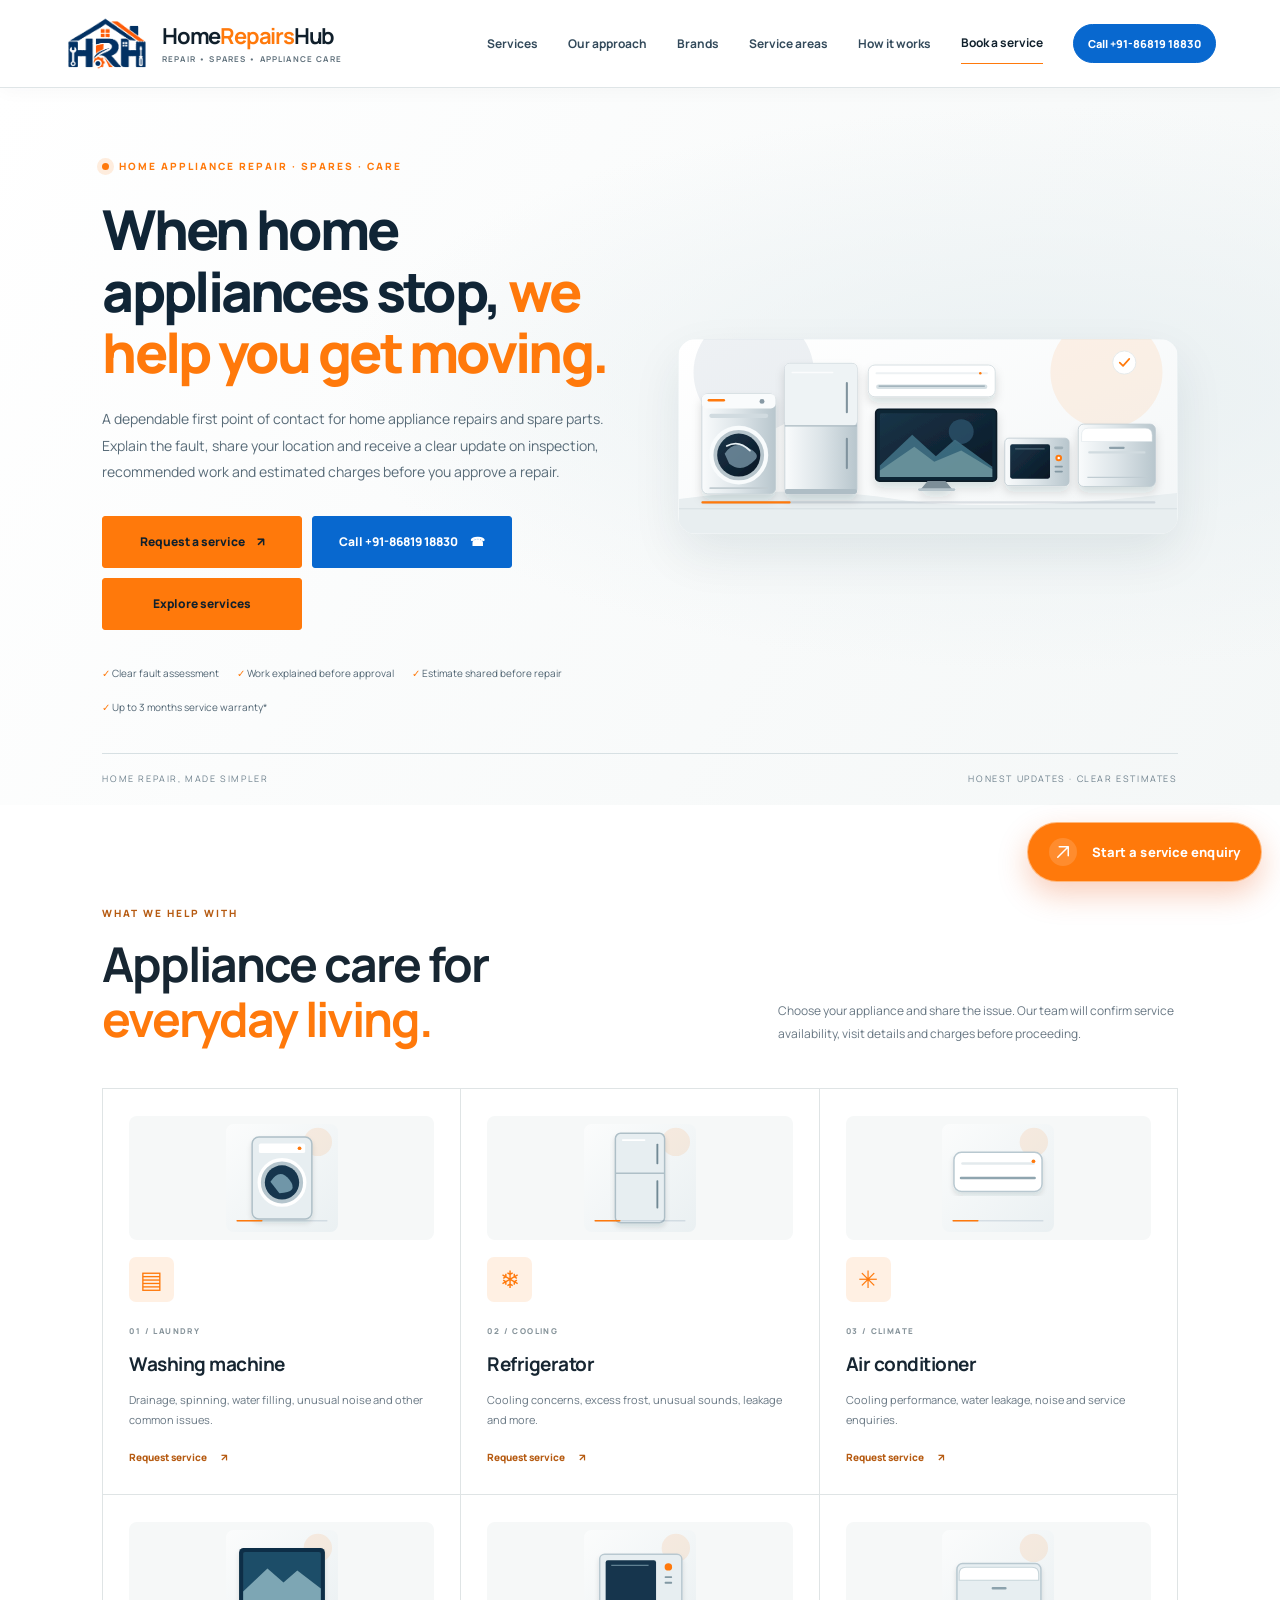
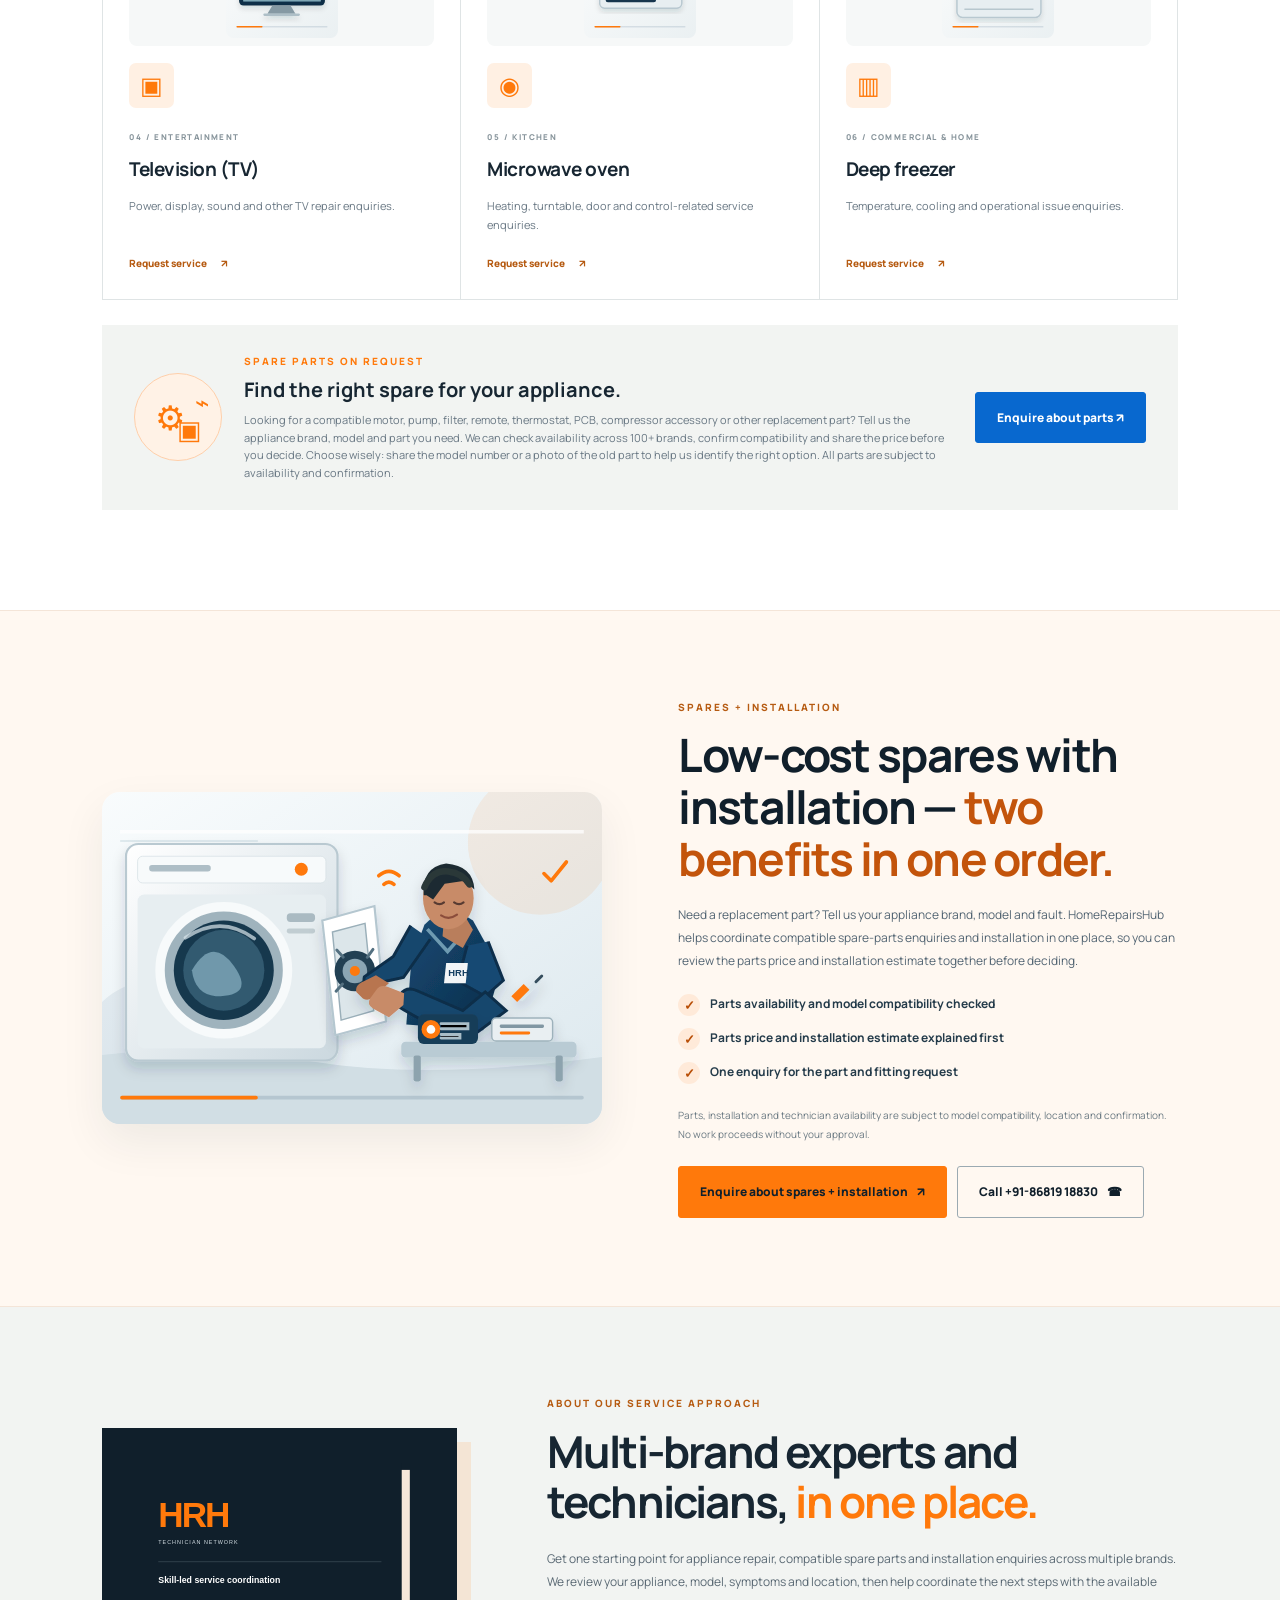
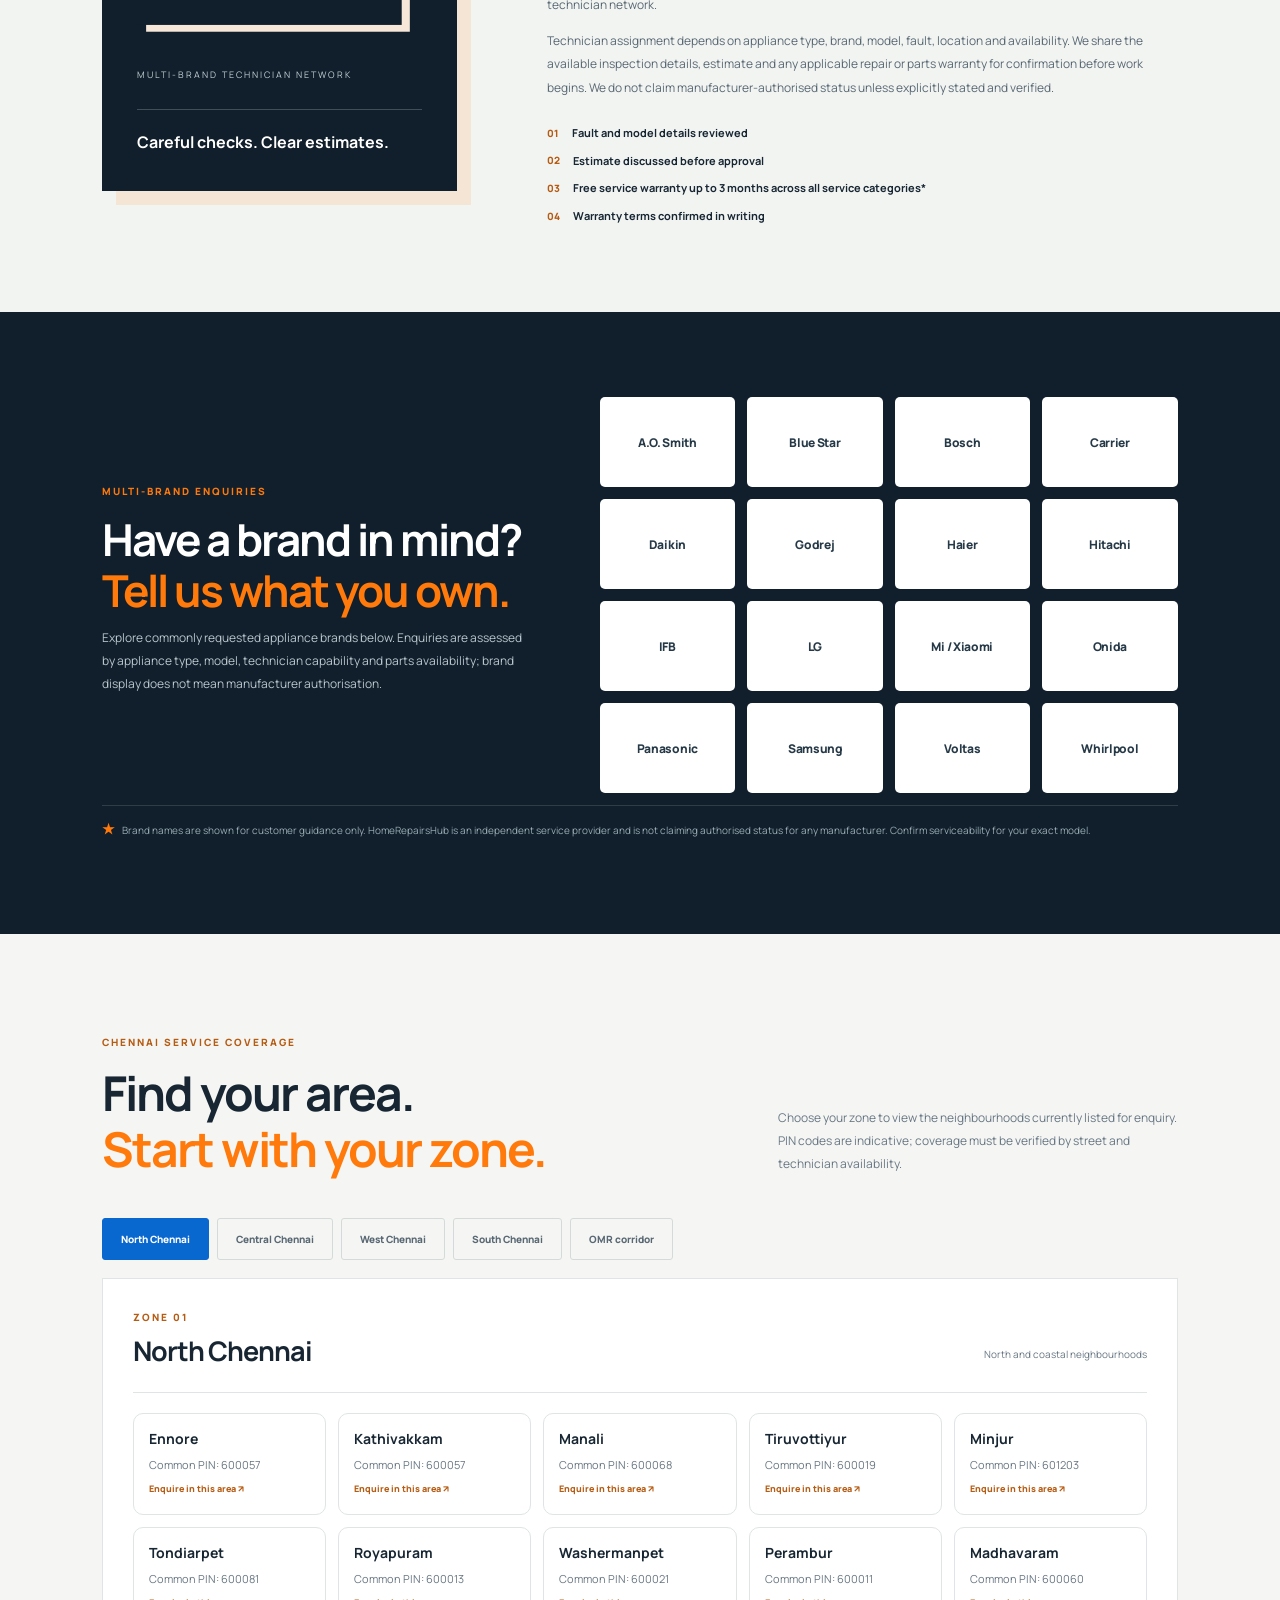
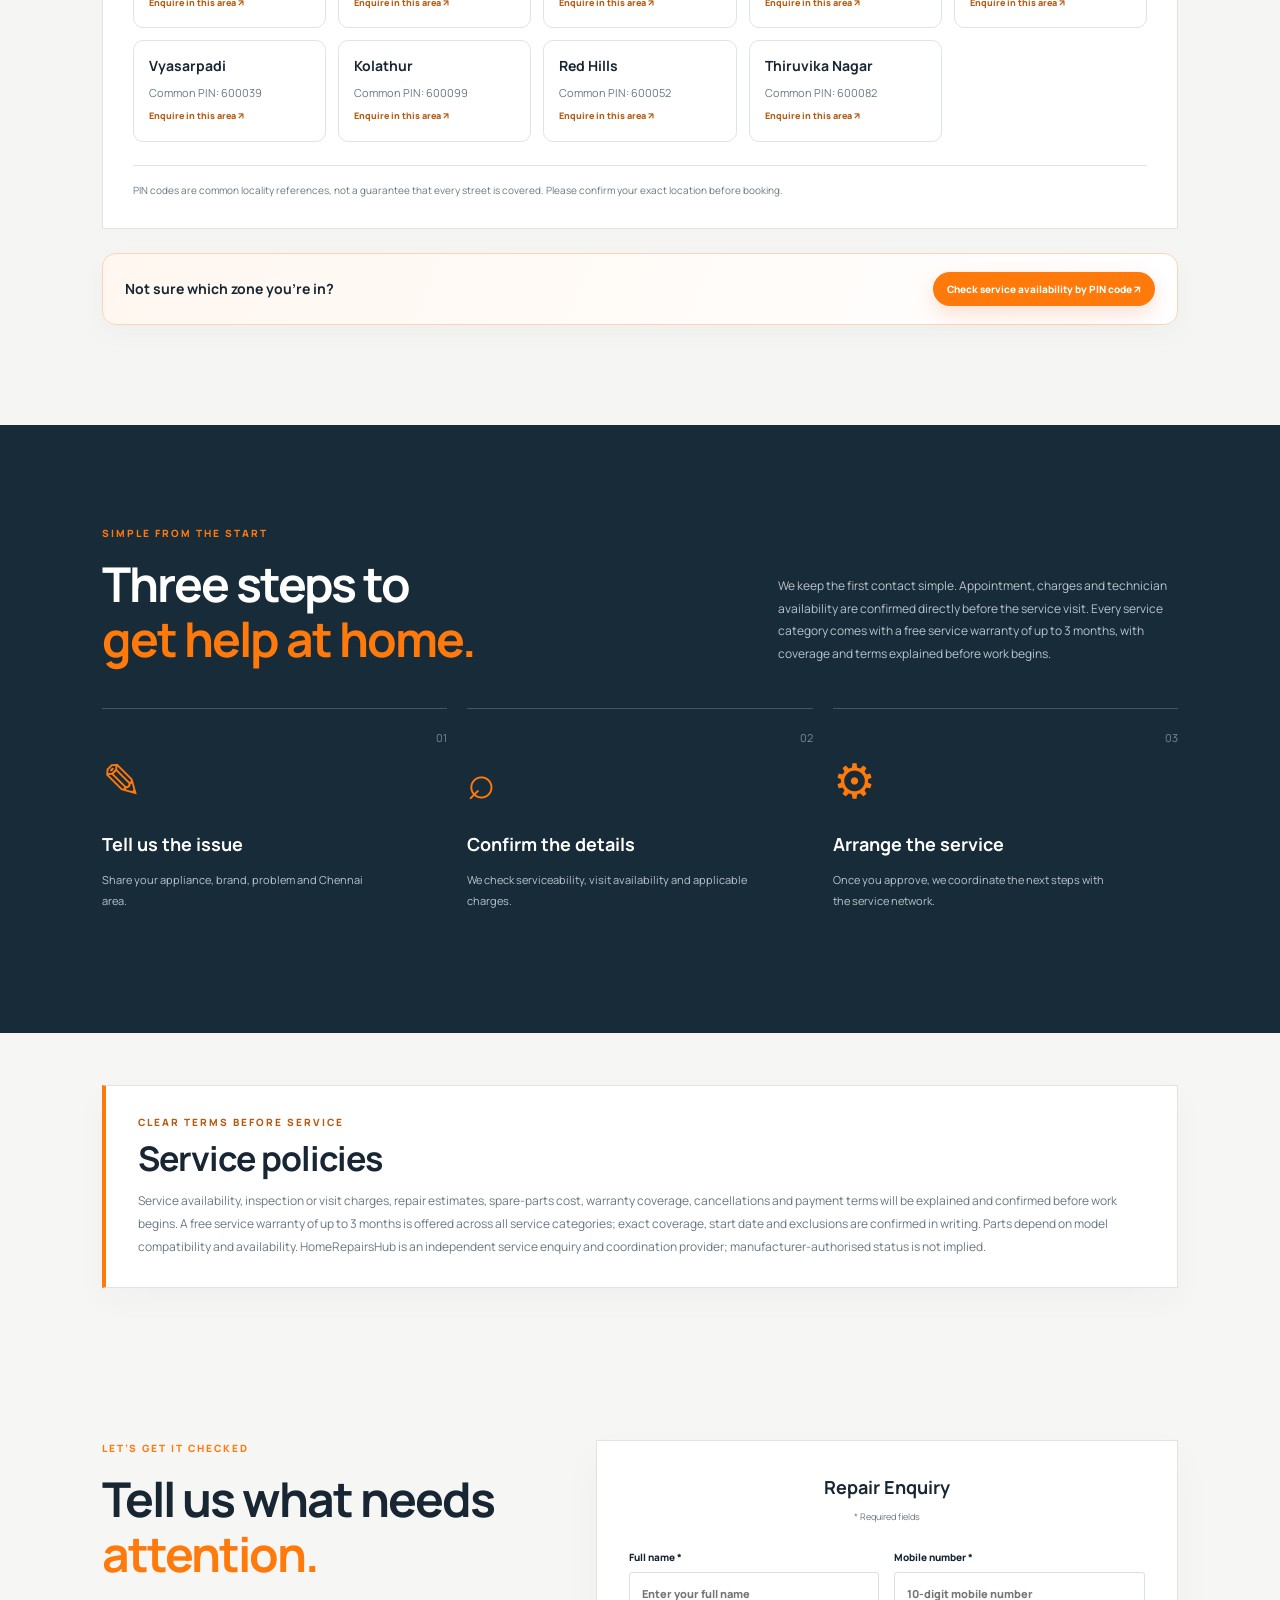
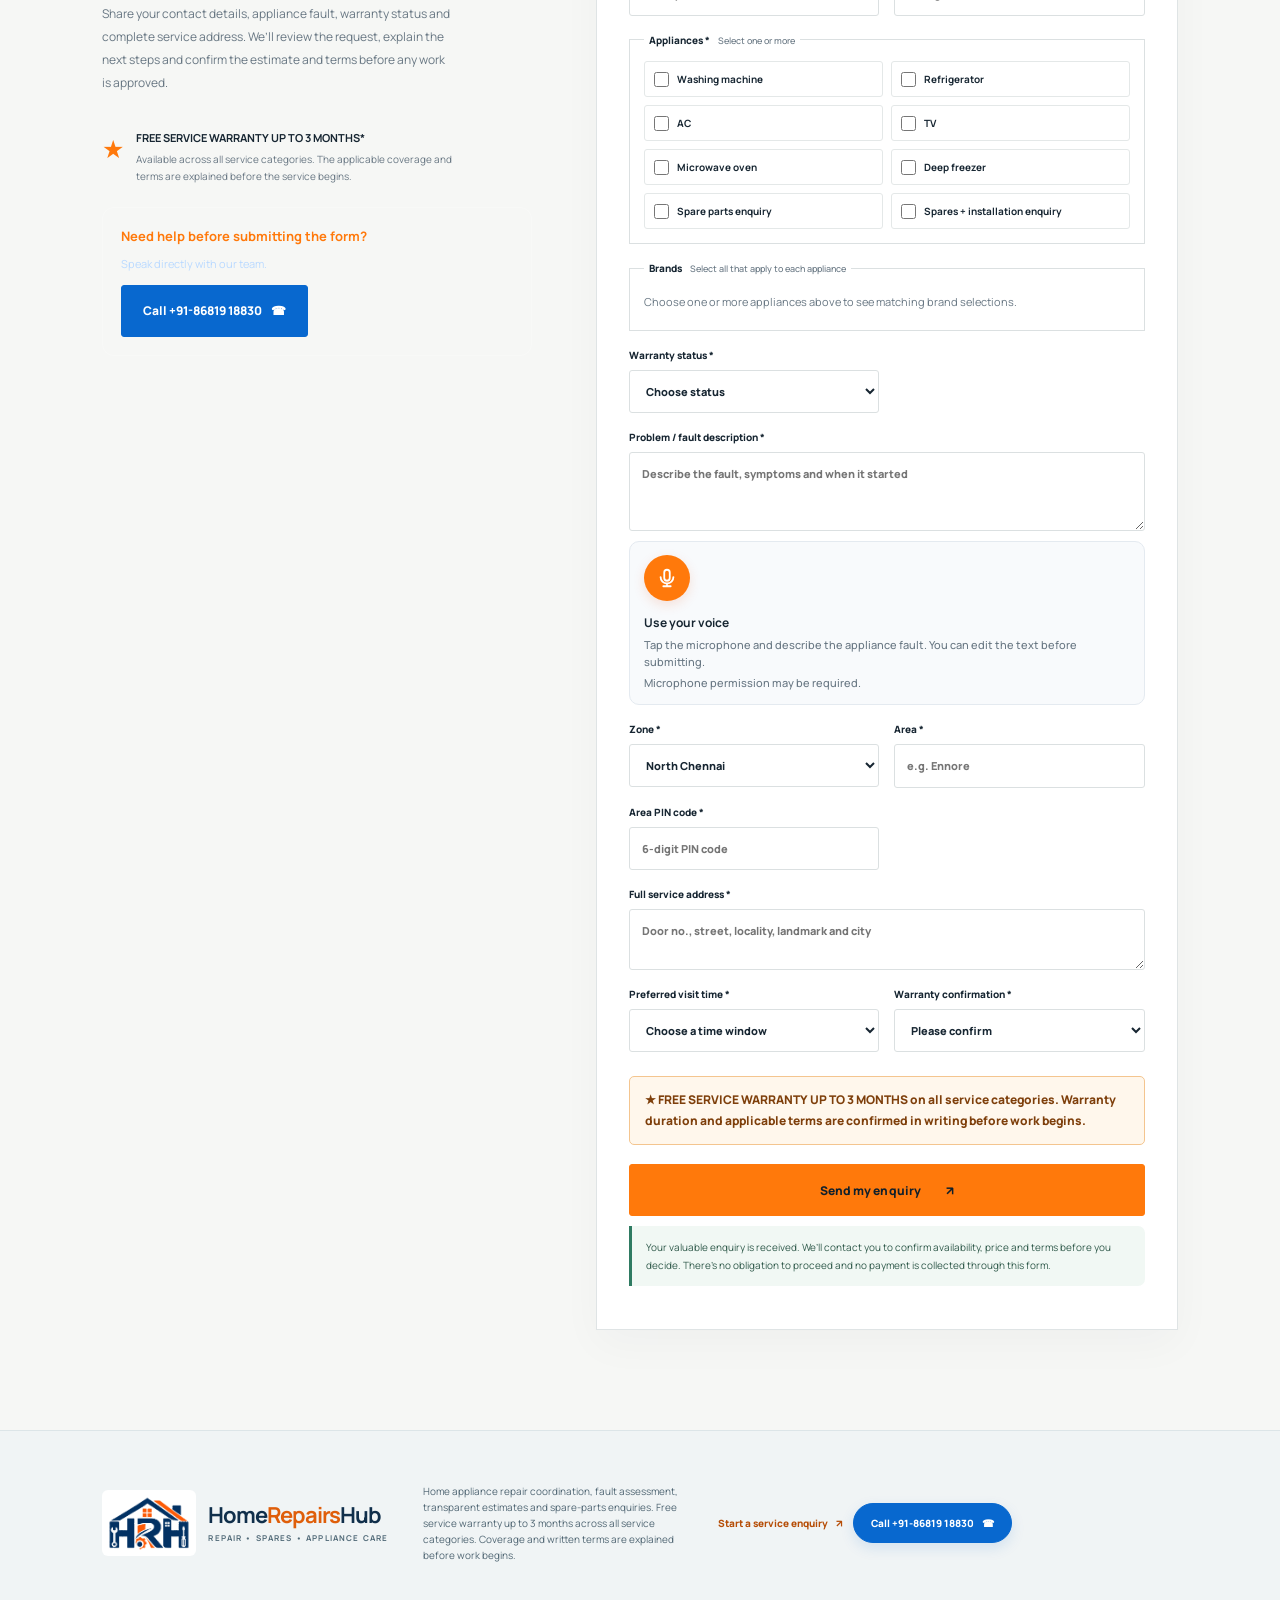
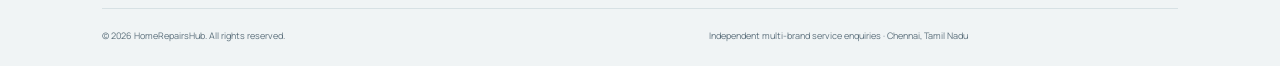
==== commit bbe66edf: "Connect spares-installation CTA to its dedicated enquiry category" ====
--- a/index.html
+++ b/index.html
@@ -76,7 +76,7 @@
   <p>Need a replacement part? Tell us your appliance brand, model and fault. HomeRepairsHub helps coordinate compatible spare-parts enquiries and installation in one place, so you can review the parts price and installation estimate together before deciding.</p>
   <ul class="spares-benefits"><li><span aria-hidden="true">✓</span> Parts availability and model compatibility checked</li><li><span aria-hidden="true">✓</span> Parts price and installation estimate explained first</li><li><span aria-hidden="true">✓</span> One enquiry for the part and fitting request</li></ul>
   <p class="spares-small">Parts, installation and technician availability are subject to model compatibility, location and confirmation. No work proceeds without your approval.</p>
-  <div class="spares-cta-row"><a class="btn btn-orange" href="#contact" data-appliance="Spare parts enquiry" data-intent="spares" aria-label="Send a spare parts and installation enquiry">Enquire about spares + installation <span aria-hidden="true">↗</span></a><a class="btn btn-outline" href="tel:+918681918830" aria-label="Call HomeRepairsHub for spare parts and installation help">Call +91-86819 18830 <span aria-hidden="true">☎</span></a></div>
+  <div class="spares-cta-row"><a class="btn btn-orange" href="#contact" data-appliance="Spares + installation enquiry" data-intent="spares-installation" aria-label="Send a spare parts and installation enquiry">Enquire about spares + installation <span aria-hidden="true">↗</span></a><a class="btn btn-outline" href="tel:+918681918830" aria-label="Call HomeRepairsHub for spare parts and installation help">Call +91-86819 18830 <span aria-hidden="true">☎</span></a></div>
  </div>
 </section>
 <section class="technician-section" id="technicians"><div class="technician-inner"><div class="technician-mark"><img src="assets/technician-network-card.svg" alt="HRH technician network — skill-led service coordination" width="420" height="260" loading="lazy" decoding="async"><small>MULTI-BRAND TECHNICIAN NETWORK</small><div class="tech-line"></div><b>Careful checks. Clear estimates.</b></div><div class="technician-copy"><div class="eyebrow dark">ABOUT OUR SERVICE APPROACH</div><h2>Multi-brand experts and technicians, <em>in one place.</em></h2><p>Get one starting point for appliance repair, compatible spare parts and installation enquiries across multiple brands. We review your appliance, model, symptoms and location, then help coordinate the next steps with the available technician network.</p><p>Technician assignment depends on appliance type, brand, model, fault, location and availability. We share the available inspection details, estimate and any applicable repair or parts warranty for confirmation before work begins. We do not claim manufacturer-authorised status unless explicitly stated and verified.</p><div class="tech-points"><span>01 <b>Fault and model details reviewed</b></span><span>02 <b>Estimate discussed before approval</b></span><span>03 <b>Free service warranty up to 3 months across all service categories*</b></span><span>04 <b>Warranty terms confirmed in writing</b></span></div></div></div></section>
--- a/styles.css
+++ b/styles.css
@@ -218,3 +218,45 @@
  .footer-cta-row{display:grid;grid-template-columns:1fr;width:100%}
  .footer-cta-row .footer-link{width:100%;min-height:46px}
 }
+
+
+/* Two-colour CTA system: blue call buttons, orange hover; orange actions, blue hover */
+:root{--blue:#0868cf;--blue-hover:#ff790b}
+.btn{transition:background-color .2s,color .2s,border-color .2s,transform .2s,box-shadow .2s}
+.btn-orange{background:var(--orange);border:1px solid var(--orange);color:#10202c}
+.btn-orange:hover,.btn-orange:focus-visible{background:var(--blue);border-color:var(--blue);color:#fff;transform:translateY(-2px);box-shadow:0 8px 20px #0868cf28}
+.btn-blue,.call-cta{background:var(--blue);border:1px solid var(--blue);color:#fff!important}
+.btn-blue:hover,.btn-blue:focus-visible,.call-cta:hover,.call-cta:focus-visible{background:var(--orange)!important;border-color:var(--orange)!important;color:#10202c!important;transform:translateY(-2px);box-shadow:0 8px 20px #ff790b30}
+.nav-call-cta{background:var(--blue)!important;color:#fff!important;border:1px solid var(--blue)}
+.nav-call-cta:hover{background:var(--orange)!important;border-color:var(--orange)!important;color:#10202c!important}
+.footer-call-link{background:var(--blue)!important;border:1px solid var(--blue)!important;color:#fff!important;border-radius:999px;padding:11px 17px;box-shadow:0 5px 14px #0868cf20}
+.footer-call-link:hover{background:var(--orange)!important;border-color:var(--orange)!important;color:#10202c!important}
+.hero-actions .btn-orange{background:var(--orange);color:#10202c}
+.hero-actions .btn-blue{background:var(--blue);color:#fff}
+.btn-dark{background:var(--blue);border:1px solid var(--blue);color:#fff}
+.btn-dark:hover,.btn-dark:focus-visible{background:var(--orange);border-color:var(--orange);color:#10202c;transform:translateY(-2px)}
+.btn-outline:hover,.btn-outline:focus-visible{background:var(--orange);border-color:var(--orange);color:#10202c;transform:translateY(-2px)}
+/* Link hover colour is the inverse brand colour */
+a:not(.btn):not(.brand):not(.floating-enquiry):hover,
+a:not(.btn):not(.brand):not(.floating-enquiry):focus-visible{color:var(--blue)!important;text-decoration-color:currentColor}
+nav a.nav-call-cta:hover,footer a.footer-call-link:hover{color:#10202c!important}
+.service-card>a,.area-card a,.coverage-cta a{transition:color .2s,background-color .2s,border-color .2s,transform .2s}
+.service-card>a:hover,.area-card a:hover,.coverage-cta a:hover{color:var(--blue)!important}
+.coverage-cta a{font-size:10px;padding:9px 14px;gap:6px}
+.area-card a{font-size:9px;line-height:1.35;margin-top:7px}
+.contact-call-panel>b{color:var(--orange)}
+.contact-call-panel>span{color:#b9d9ff}
+.contact-call-panel .btn{background:var(--blue);border-color:var(--blue);color:#fff}
+.contact-call-panel .btn:hover{background:var(--orange);border-color:var(--orange);color:#10202c}
+.zone-tab{transition:background-color .2s,color .2s,border-color .2s}
+.zone-tab.active,.zone-tab:hover,.zone-tab:focus-visible{background:var(--blue);border-color:var(--blue);color:#fff}
+.check-option,.brand-check-option{transition:border-color .2s,background-color .2s,color .2s}
+.check-option:hover,.brand-check-option:hover{border-color:var(--blue);background:#eef6ff}
+.floating-whatsapp.floating-enquiry{background:var(--orange);color:#10202c;transition:background-color .2s,color .2s,transform .2s}
+.floating-whatsapp.floating-enquiry:hover{background:var(--blue);color:#fff!important;transform:translateY(-2px)}
+button:focus-visible,a:focus-visible{outline:3px solid #0868cf;outline-offset:3px}
+@media(max-width:680px){
+ .footer-cta-row .footer-call-link{border-radius:999px;min-height:46px}
+ .hero-actions .btn-blue{background:var(--blue)}
+ .hero-actions .btn-blue:hover{background:var(--orange)}
+}
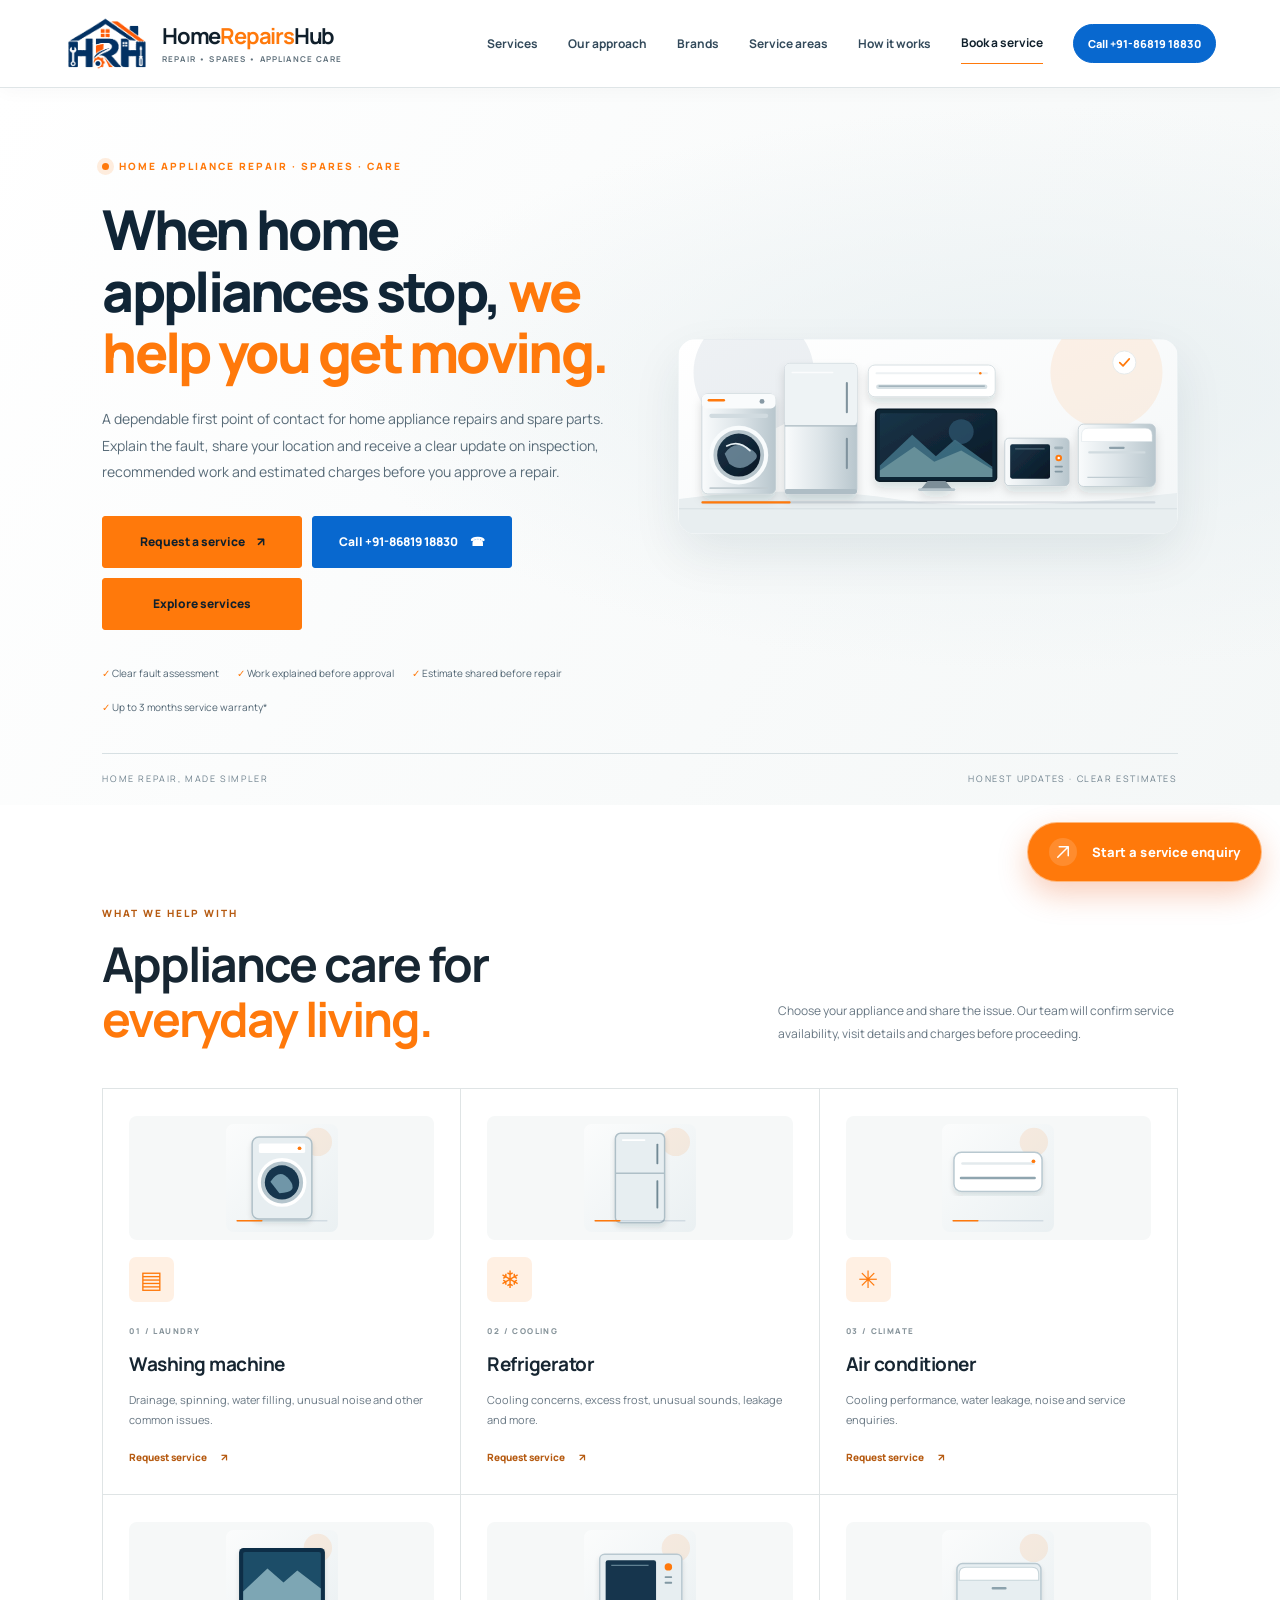
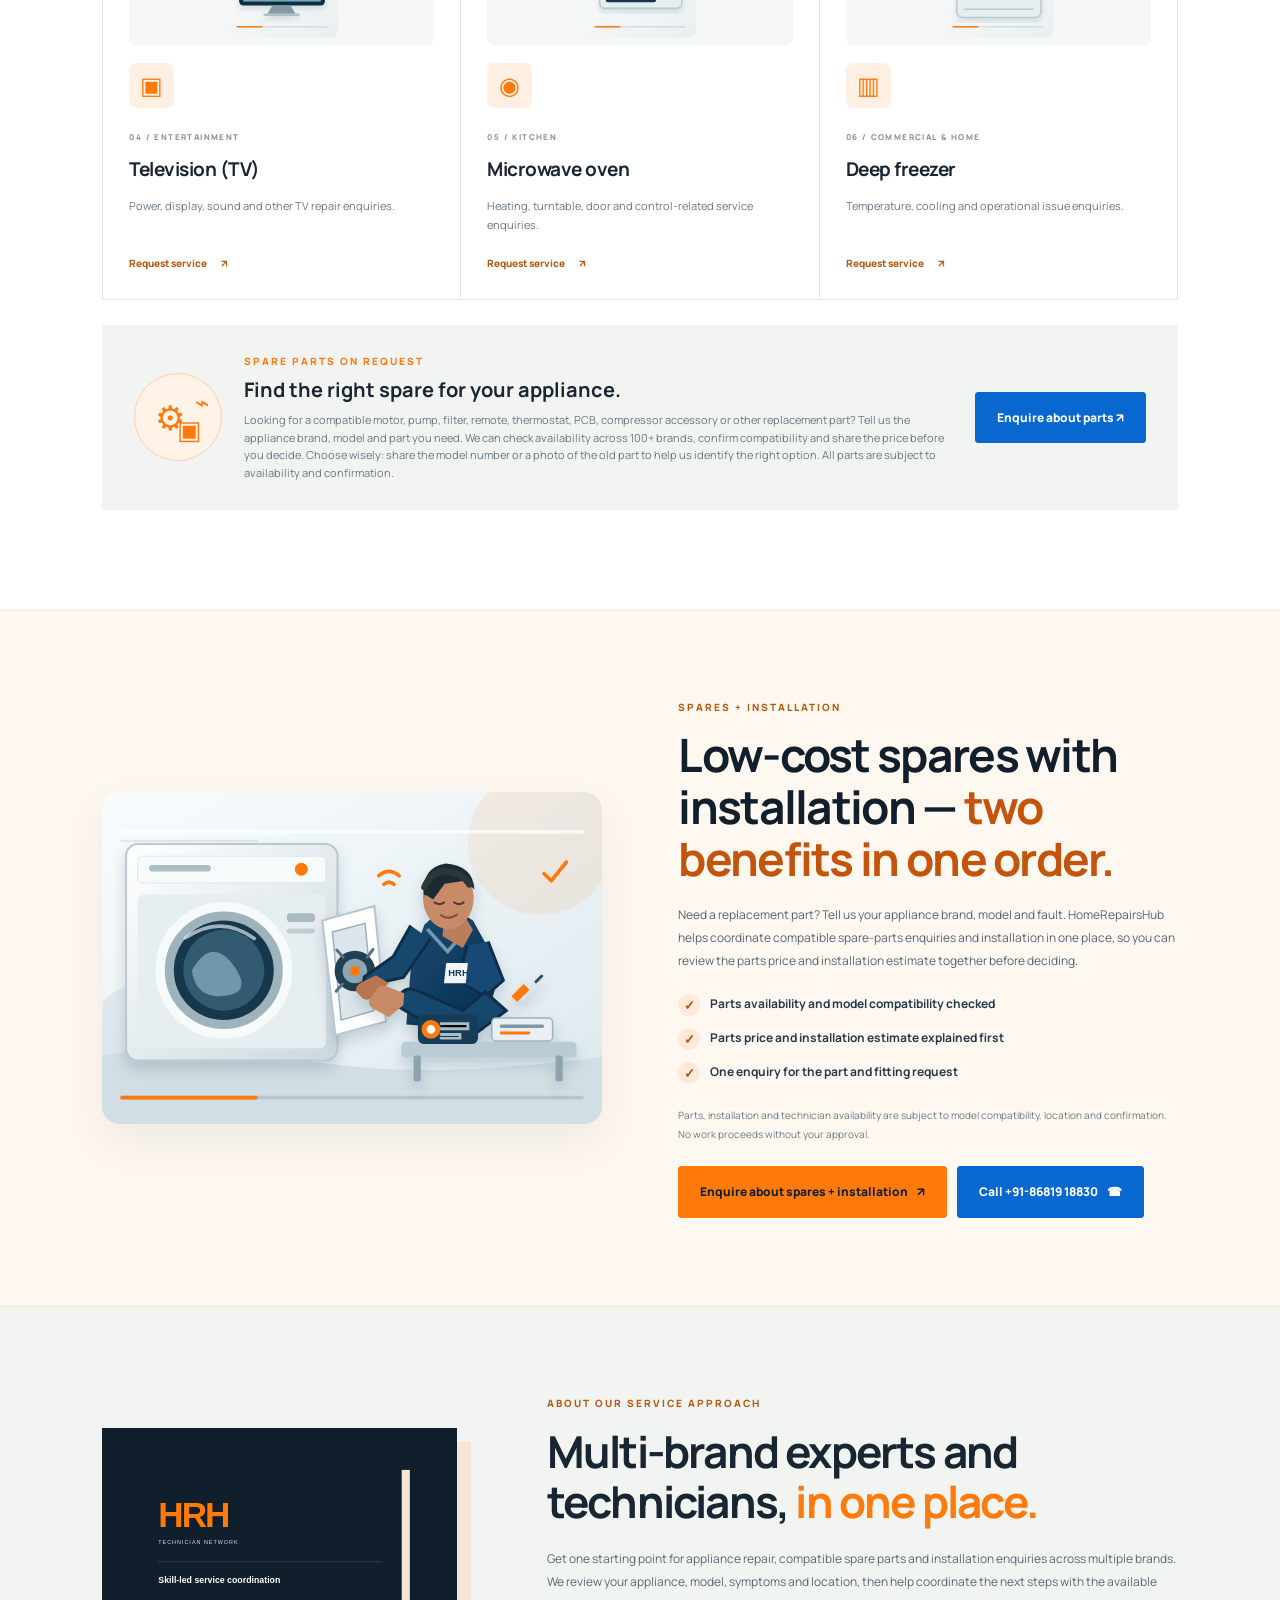
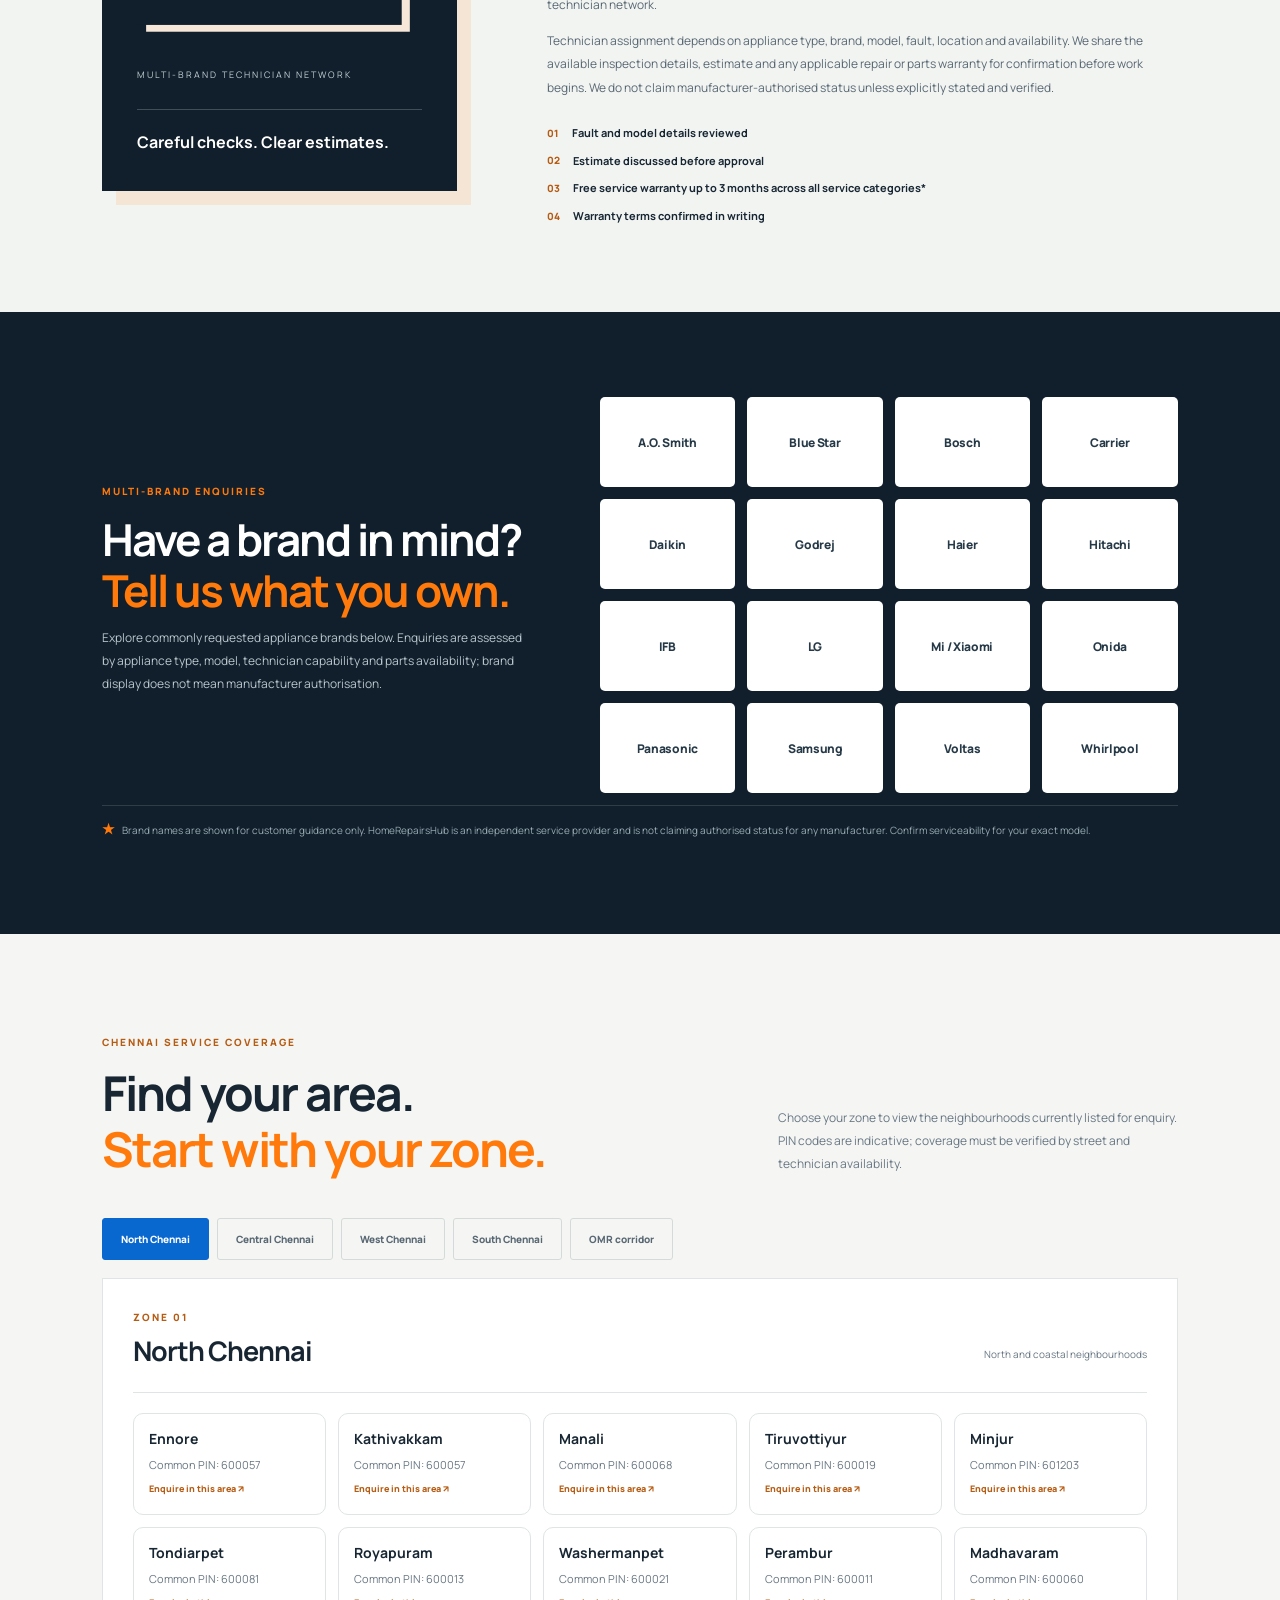
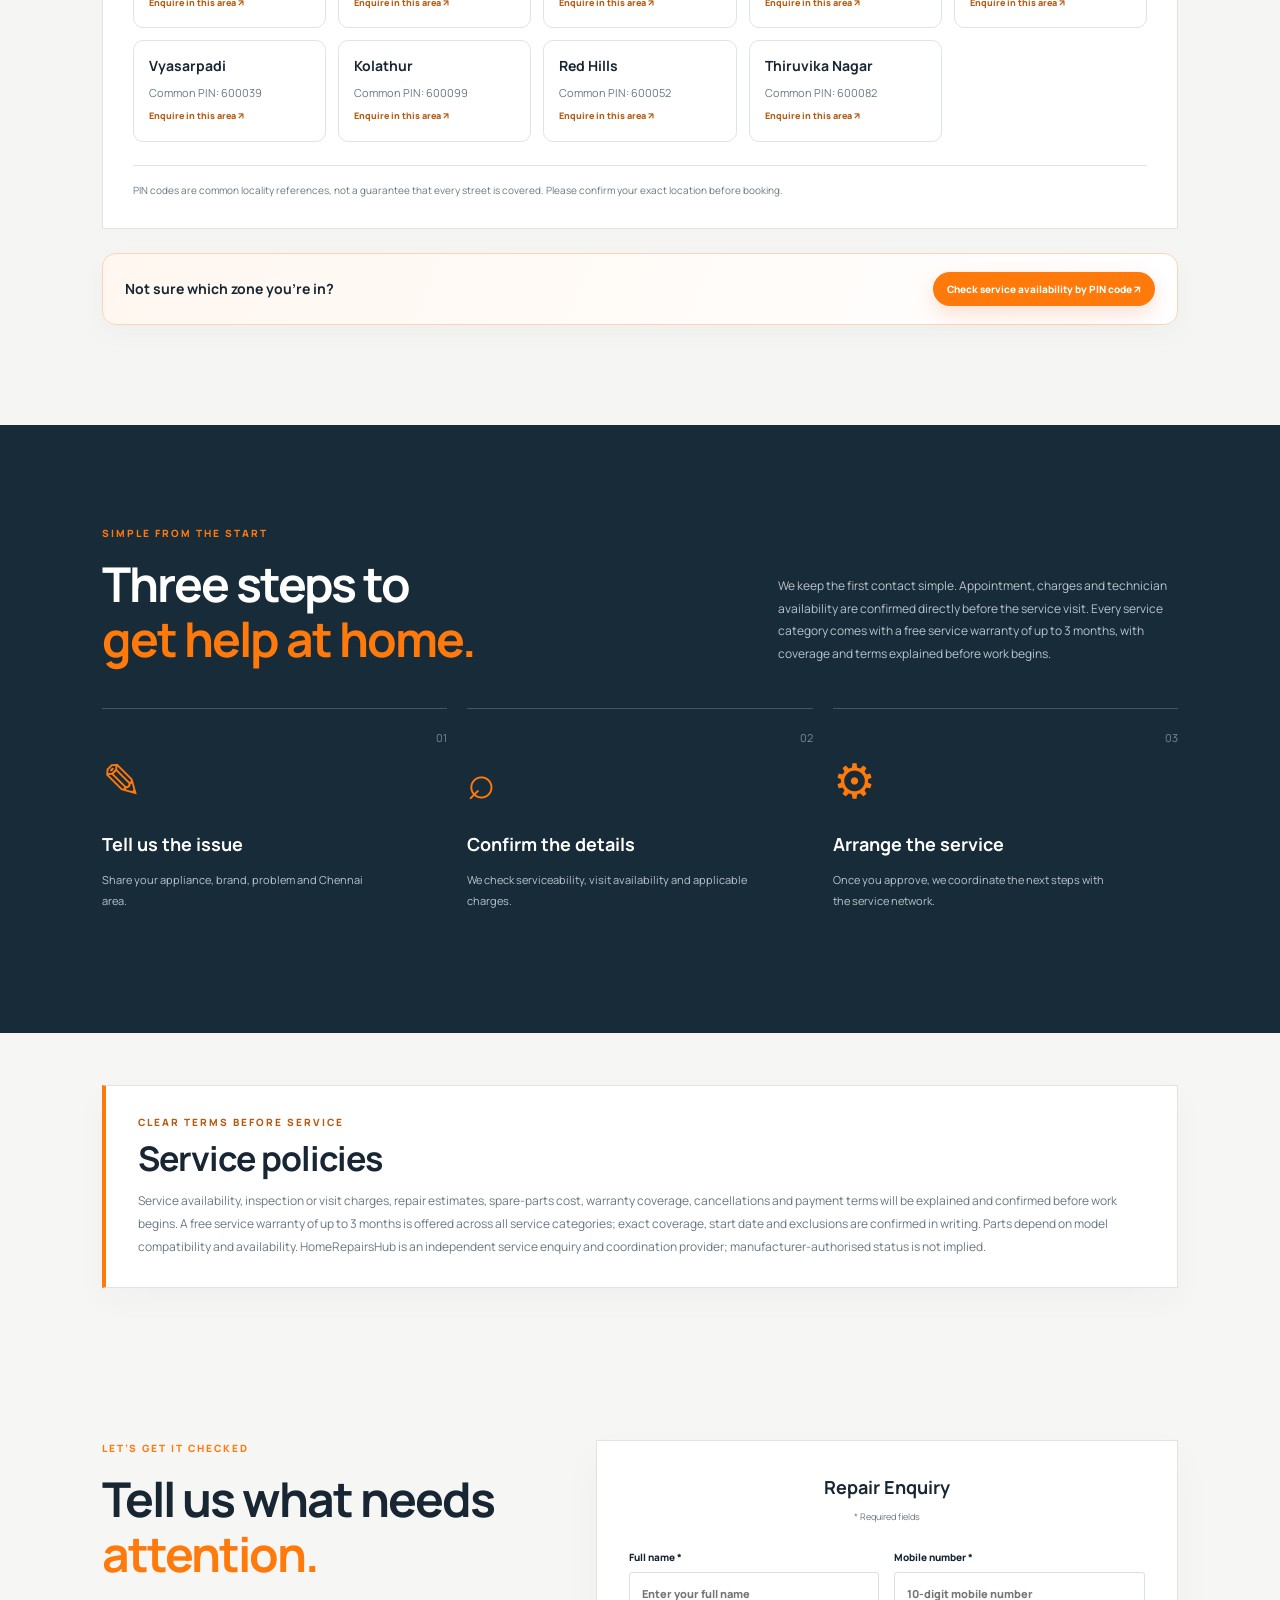
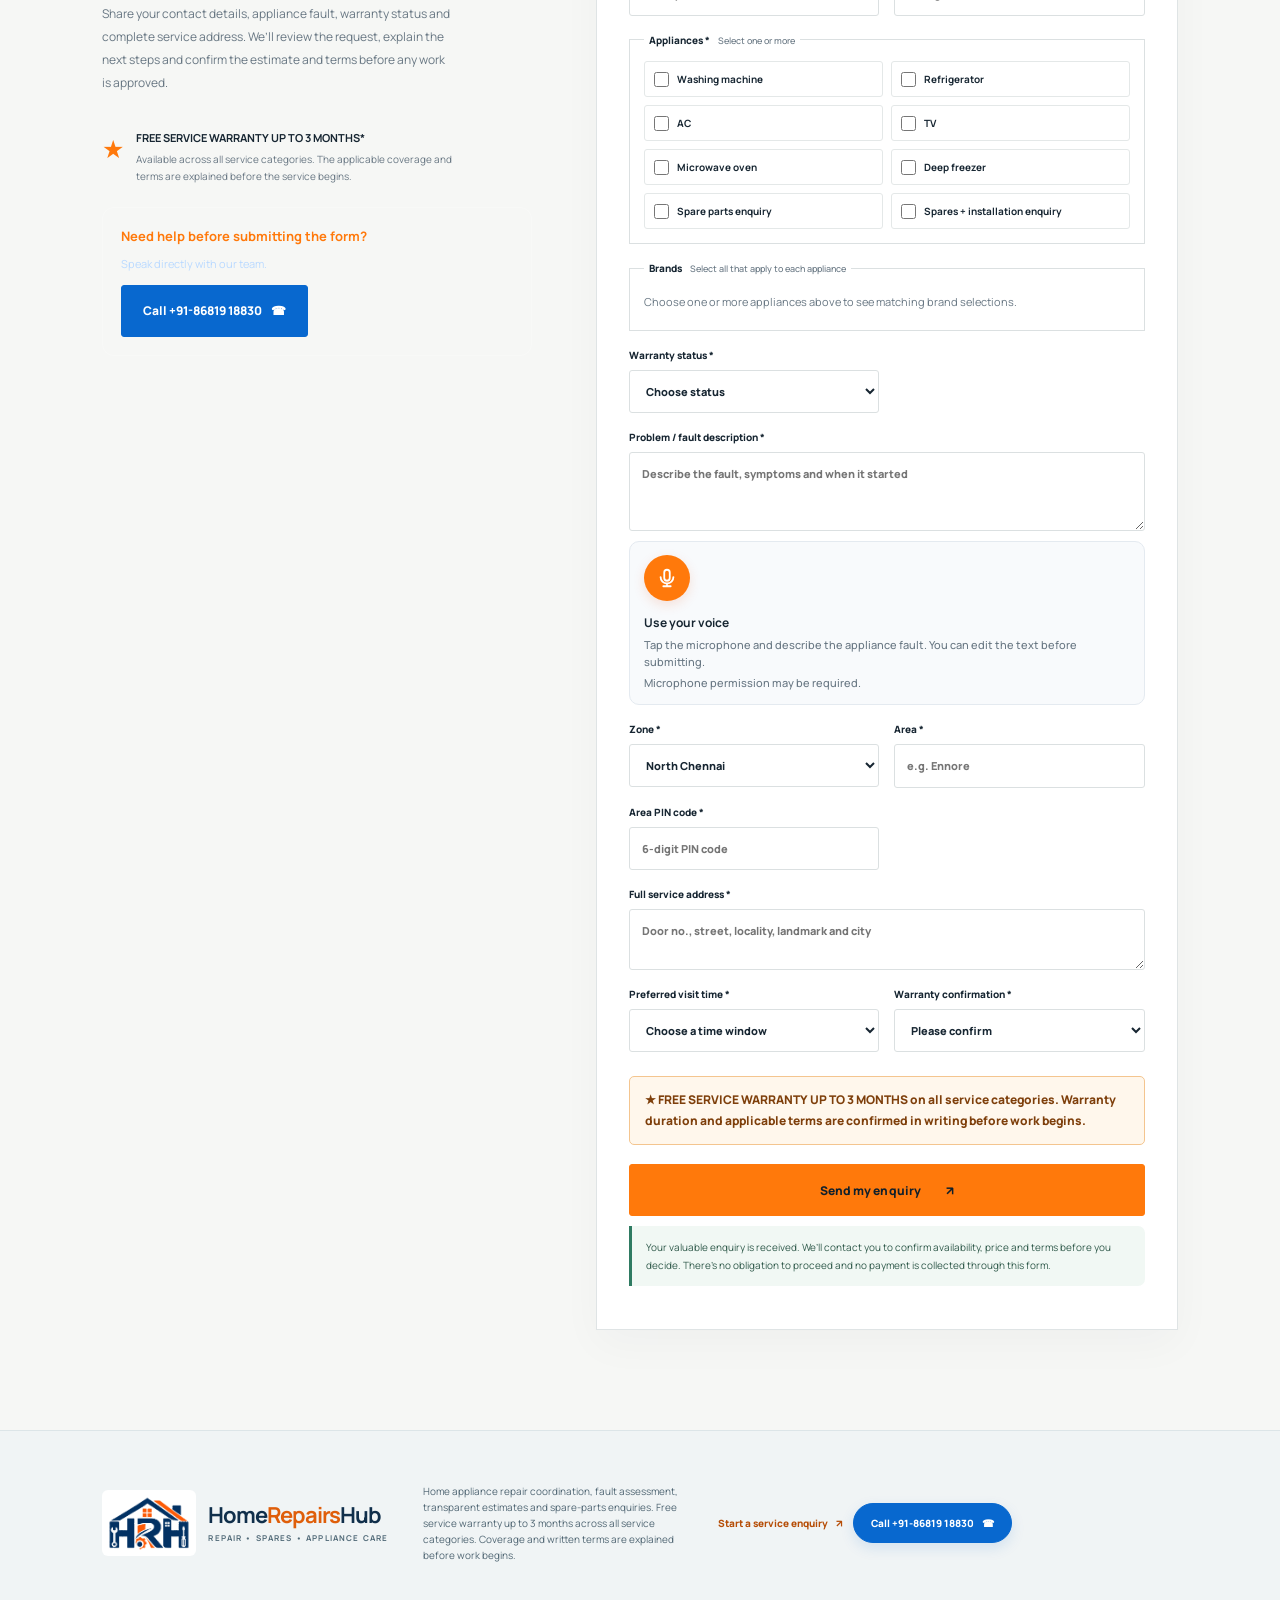
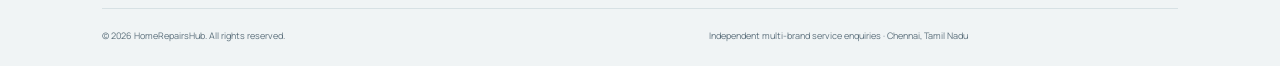
==== commit 0be31339: "Make every call CTA blue and avoid duplicate service-approach wording" ====
--- a/index.html
+++ b/index.html
@@ -76,10 +76,10 @@
   <p>Need a replacement part? Tell us your appliance brand, model and fault. HomeRepairsHub helps coordinate compatible spare-parts enquiries and installation in one place, so you can review the parts price and installation estimate together before deciding.</p>
   <ul class="spares-benefits"><li><span aria-hidden="true">✓</span> Parts availability and model compatibility checked</li><li><span aria-hidden="true">✓</span> Parts price and installation estimate explained first</li><li><span aria-hidden="true">✓</span> One enquiry for the part and fitting request</li></ul>
   <p class="spares-small">Parts, installation and technician availability are subject to model compatibility, location and confirmation. No work proceeds without your approval.</p>
-  <div class="spares-cta-row"><a class="btn btn-orange" href="#contact" data-appliance="Spares + installation enquiry" data-intent="spares-installation" aria-label="Send a spare parts and installation enquiry">Enquire about spares + installation <span aria-hidden="true">↗</span></a><a class="btn btn-outline" href="tel:+918681918830" aria-label="Call HomeRepairsHub for spare parts and installation help">Call +91-86819 18830 <span aria-hidden="true">☎</span></a></div>
+  <div class="spares-cta-row"><a class="btn btn-orange" href="#contact" data-appliance="Spares + installation enquiry" data-intent="spares-installation" aria-label="Send a spare parts and installation enquiry">Enquire about spares + installation <span aria-hidden="true">↗</span></a><a class="btn btn-blue call-cta" href="tel:+918681918830" aria-label="Call HomeRepairsHub for spare parts and installation help">Call +91-86819 18830 <span aria-hidden="true">☎</span></a></div>
  </div>
 </section>
-<section class="technician-section" id="technicians"><div class="technician-inner"><div class="technician-mark"><img src="assets/technician-network-card.svg" alt="HRH technician network — skill-led service coordination" width="420" height="260" loading="lazy" decoding="async"><small>MULTI-BRAND TECHNICIAN NETWORK</small><div class="tech-line"></div><b>Careful checks. Clear estimates.</b></div><div class="technician-copy"><div class="eyebrow dark">ABOUT OUR SERVICE APPROACH</div><h2>Multi-brand experts and technicians, <em>in one place.</em></h2><p>Get one starting point for appliance repair, compatible spare parts and installation enquiries across multiple brands. We review your appliance, model, symptoms and location, then help coordinate the next steps with the available technician network.</p><p>Technician assignment depends on appliance type, brand, model, fault, location and availability. We share the available inspection details, estimate and any applicable repair or parts warranty for confirmation before work begins. We do not claim manufacturer-authorised status unless explicitly stated and verified.</p><div class="tech-points"><span>01 <b>Fault and model details reviewed</b></span><span>02 <b>Estimate discussed before approval</b></span><span>03 <b>Free service warranty up to 3 months across all service categories*</b></span><span>04 <b>Warranty terms confirmed in writing</b></span></div></div></div></section>
+<section class="technician-section" id="technicians"><div class="technician-inner"><div class="technician-mark"><img src="assets/technician-network-card.svg" alt="HRH technician network graphic with trained people and coordinated service" width="420" height="260" loading="lazy" decoding="async"><small>MULTI-BRAND TECHNICIAN NETWORK</small><div class="tech-line"></div><b>Careful checks. Clear estimates.</b></div><div class="technician-copy"><div class="eyebrow dark">ABOUT OUR SERVICE APPROACH</div><h2>Multi-brand experts and technicians, <em>in one place.</em></h2><p>Get one starting point for appliance repair, compatible spare parts and installation enquiries across multiple brands. We review your appliance, model, symptoms and location, then help coordinate the next steps with the available technician network.</p><p>Technician assignment depends on appliance type, brand, model, fault, location and availability. We share the available inspection details, estimate and any applicable repair or parts warranty for confirmation before work begins. We do not claim manufacturer-authorised status unless explicitly stated and verified.</p><div class="tech-points"><span>01 <b>Fault and model details reviewed</b></span><span>02 <b>Estimate discussed before approval</b></span><span>03 <b>Free service warranty up to 3 months across all service categories*</b></span><span>04 <b>Warranty terms confirmed in writing</b></span></div></div></div></section>
 <section class="brands-section" id="brands"><div class="brands-inner"><div><div class="eyebrow">MULTI-BRAND ENQUIRIES</div><h2>Have a brand in mind?<br><em>Tell us what you own.</em></h2><p>Explore commonly requested appliance brands below. Enquiries are assessed by appliance type, model, technician capability and parts availability; brand display does not mean manufacturer authorisation.</p></div><div class="brand-logo-grid"><div class="brand-logo-card"><img loading="lazy" src="https://cdn.simpleicons.org/aosmith" alt="A.O. Smith logo" onerror="this.style.display='none';this.nextElementSibling.style.display='block'"><span>A.O. Smith</span></div><div class="brand-logo-card"><img loading="lazy" src="https://cdn.simpleicons.org/bluestar" alt="Blue Star logo" onerror="this.style.display='none';this.nextElementSibling.style.display='block'"><span>Blue Star</span></div><div class="brand-logo-card"><img loading="lazy" src="https://cdn.simpleicons.org/bosch" alt="Bosch logo" onerror="this.style.display='none';this.nextElementSibling.style.display='block'"><span>Bosch</span></div><div class="brand-logo-card"><img loading="lazy" src="https://cdn.simpleicons.org/carrier" alt="Carrier logo" onerror="this.style.display='none';this.nextElementSibling.style.display='block'"><span>Carrier</span></div><div class="brand-logo-card"><img loading="lazy" src="https://cdn.simpleicons.org/daikin" alt="Daikin logo" onerror="this.style.display='none';this.nextElementSibling.style.display='block'"><span>Daikin</span></div><div class="brand-logo-card"><img loading="lazy" src="https://cdn.simpleicons.org/godrej" alt="Godrej logo" onerror="this.style.display='none';this.nextElementSibling.style.display='block'"><span>Godrej</span></div><div class="brand-logo-card"><img loading="lazy" src="https://cdn.simpleicons.org/haier" alt="Haier logo" onerror="this.style.display='none';this.nextElementSibling.style.display='block'"><span>Haier</span></div><div class="brand-logo-card"><img loading="lazy" src="https://cdn.simpleicons.org/hitachi" alt="Hitachi logo" onerror="this.style.display='none';this.nextElementSibling.style.display='block'"><span>Hitachi</span></div><div class="brand-logo-card"><img loading="lazy" src="https://cdn.simpleicons.org/ifb" alt="IFB logo" onerror="this.style.display='none';this.nextElementSibling.style.display='block'"><span>IFB</span></div><div class="brand-logo-card"><img loading="lazy" src="https://cdn.simpleicons.org/lg" alt="LG logo" onerror="this.style.display='none';this.nextElementSibling.style.display='block'"><span>LG</span></div><div class="brand-logo-card"><img loading="lazy" src="https://cdn.simpleicons.org/xiaomi" alt="Mi / Xiaomi logo" onerror="this.style.display='none';this.nextElementSibling.style.display='block'"><span>Mi / Xiaomi</span></div><div class="brand-logo-card"><img loading="lazy" src="https://cdn.simpleicons.org/onida" alt="Onida logo" onerror="this.style.display='none';this.nextElementSibling.style.display='block'"><span>Onida</span></div><div class="brand-logo-card"><img loading="lazy" src="https://cdn.simpleicons.org/panasonic" alt="Panasonic logo" onerror="this.style.display='none';this.nextElementSibling.style.display='block'"><span>Panasonic</span></div><div class="brand-logo-card"><img loading="lazy" src="https://cdn.simpleicons.org/samsung" alt="Samsung logo" onerror="this.style.display='none';this.nextElementSibling.style.display='block'"><span>Samsung</span></div><div class="brand-logo-card"><img loading="lazy" src="https://cdn.simpleicons.org/voltas" alt="Voltas logo" onerror="this.style.display='none';this.nextElementSibling.style.display='block'"><span>Voltas</span></div><div class="brand-logo-card"><img loading="lazy" src="https://cdn.simpleicons.org/whirlpool" alt="Whirlpool logo" onerror="this.style.display='none';this.nextElementSibling.style.display='block'"><span>Whirlpool</span></div></div></div><p class="brand-note"><strong>★</strong> Brand names are shown for customer guidance only. HomeRepairsHub is an independent service provider and is not claiming authorised status for any manufacturer. Confirm serviceability for your exact model.</p></section>
 <section class="section area-section" id="areas"><div class="section-heading"><div><div class="eyebrow dark">CHENNAI SERVICE COVERAGE</div><h2>Find your area.<br><em>Start with your zone.</em></h2></div><p>Choose your zone to view the neighbourhoods currently listed for enquiry. PIN codes are indicative; coverage must be verified by street and technician availability.</p></div>
  <div class="zone-tabs" role="tablist" aria-label="Service zones"><button class="zone-tab active" type="button" role="tab" aria-selected="true" aria-controls="area-grid" data-zone="north">North Chennai</button><button class="zone-tab" type="button" role="tab" aria-selected="false" aria-controls="area-grid" data-zone="central">Central Chennai</button><button class="zone-tab" type="button" role="tab" aria-selected="false" aria-controls="area-grid" data-zone="west">West Chennai</button><button class="zone-tab" type="button" role="tab" aria-selected="false" aria-controls="area-grid" data-zone="south">South Chennai</button><button class="zone-tab" type="button" role="tab" aria-selected="false" aria-controls="area-grid" data-zone="omr">OMR corridor</button></div>
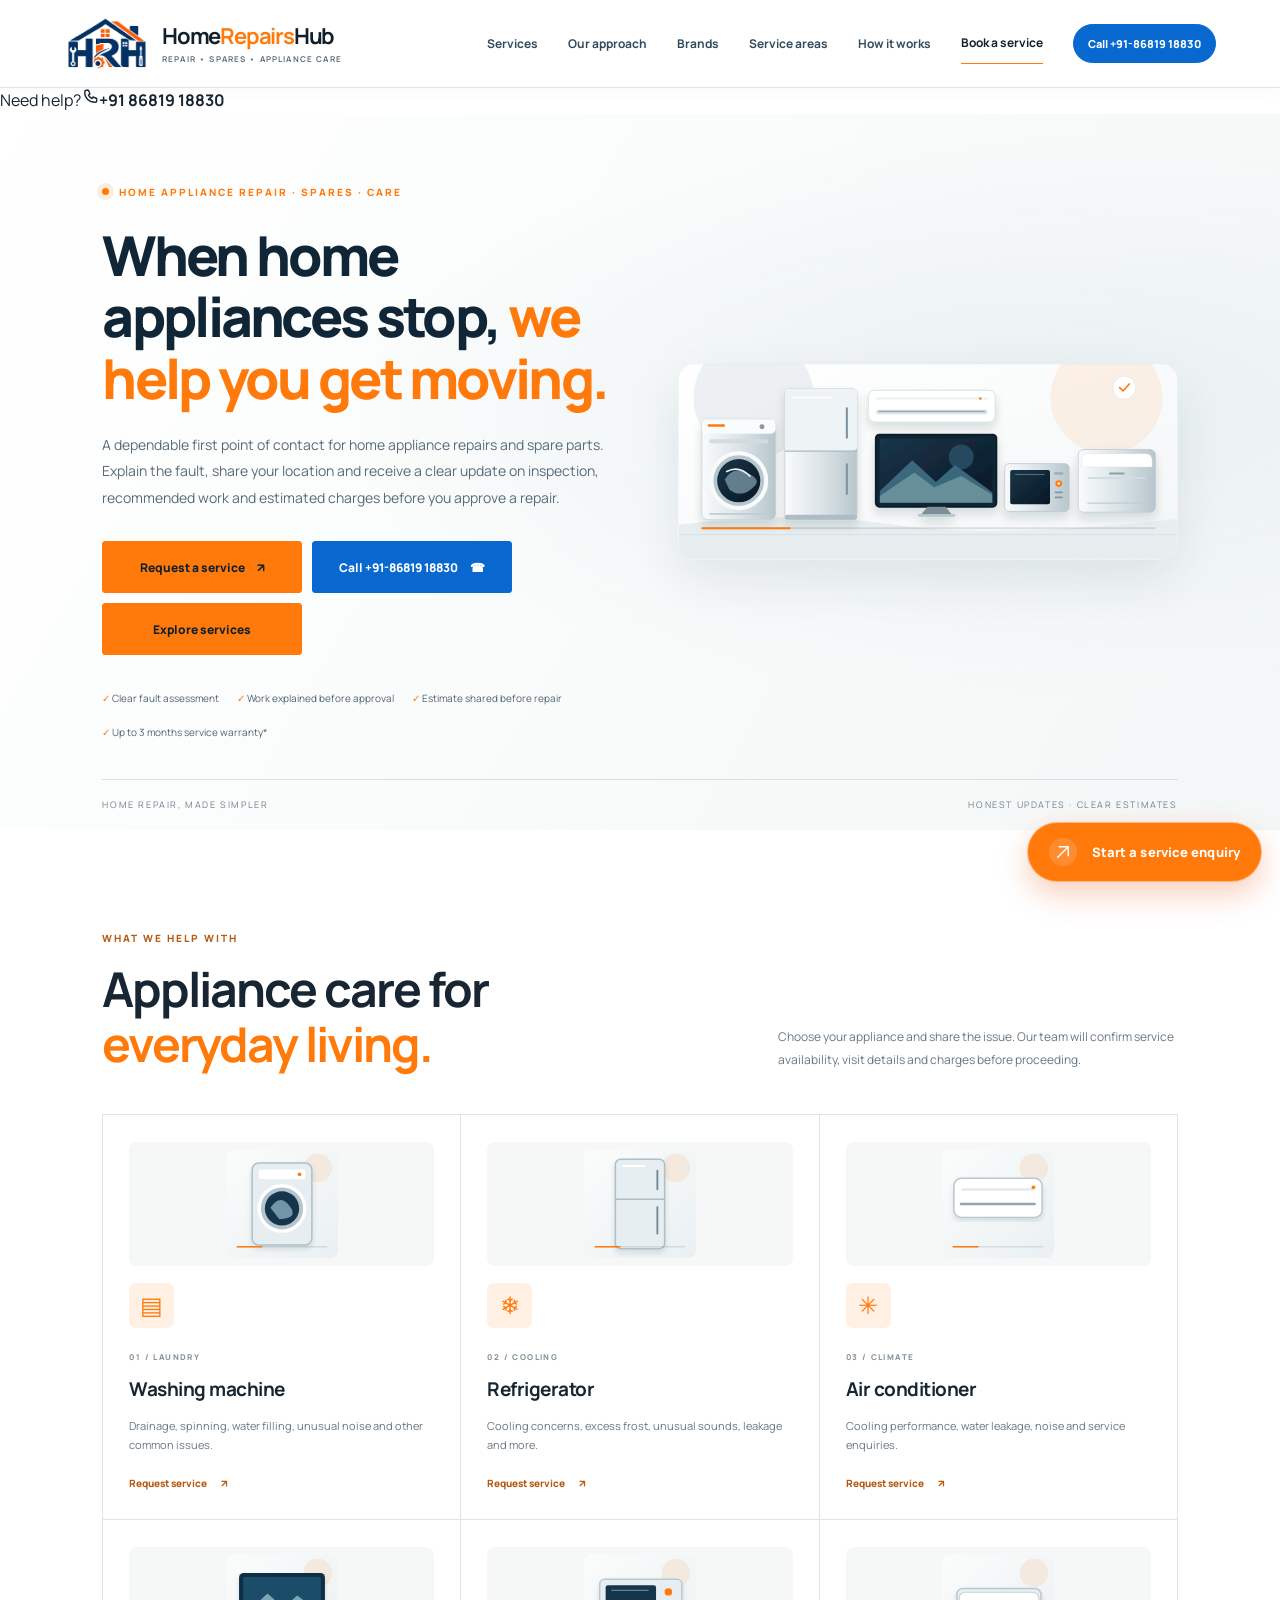
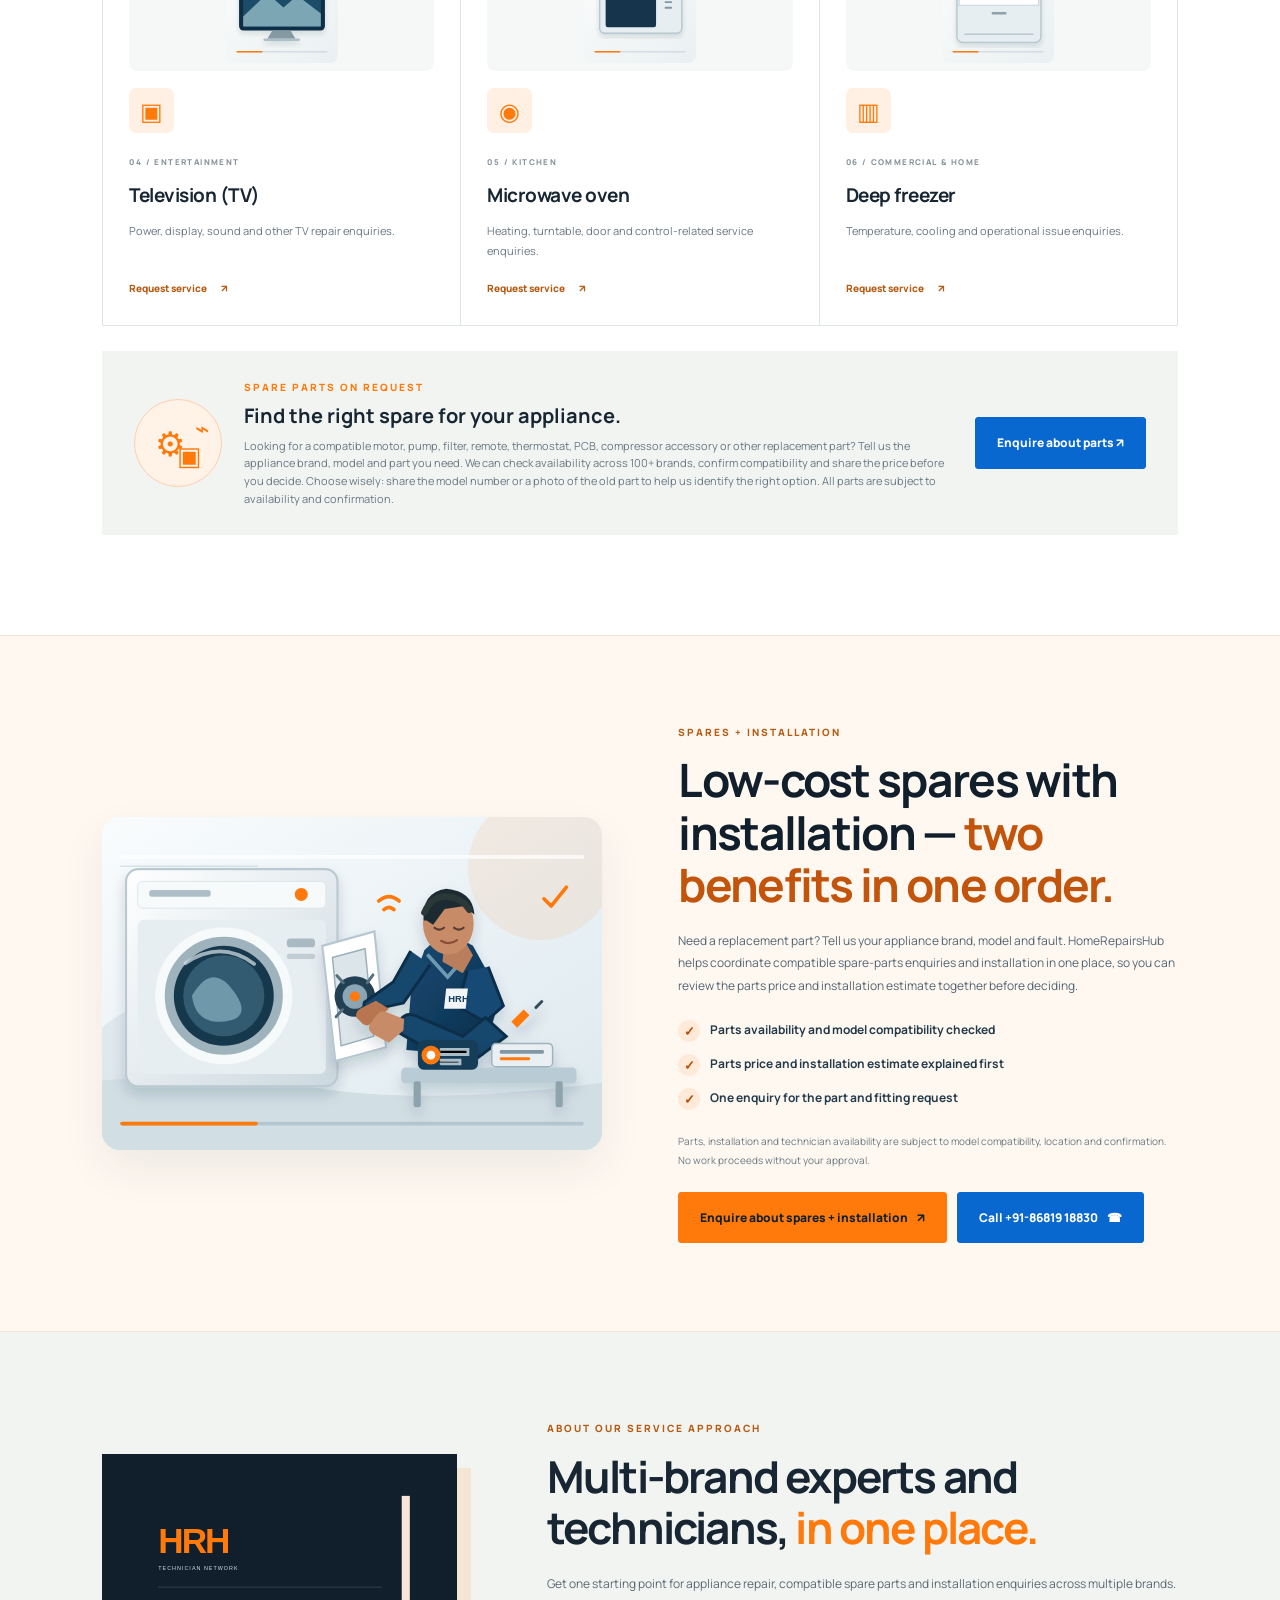
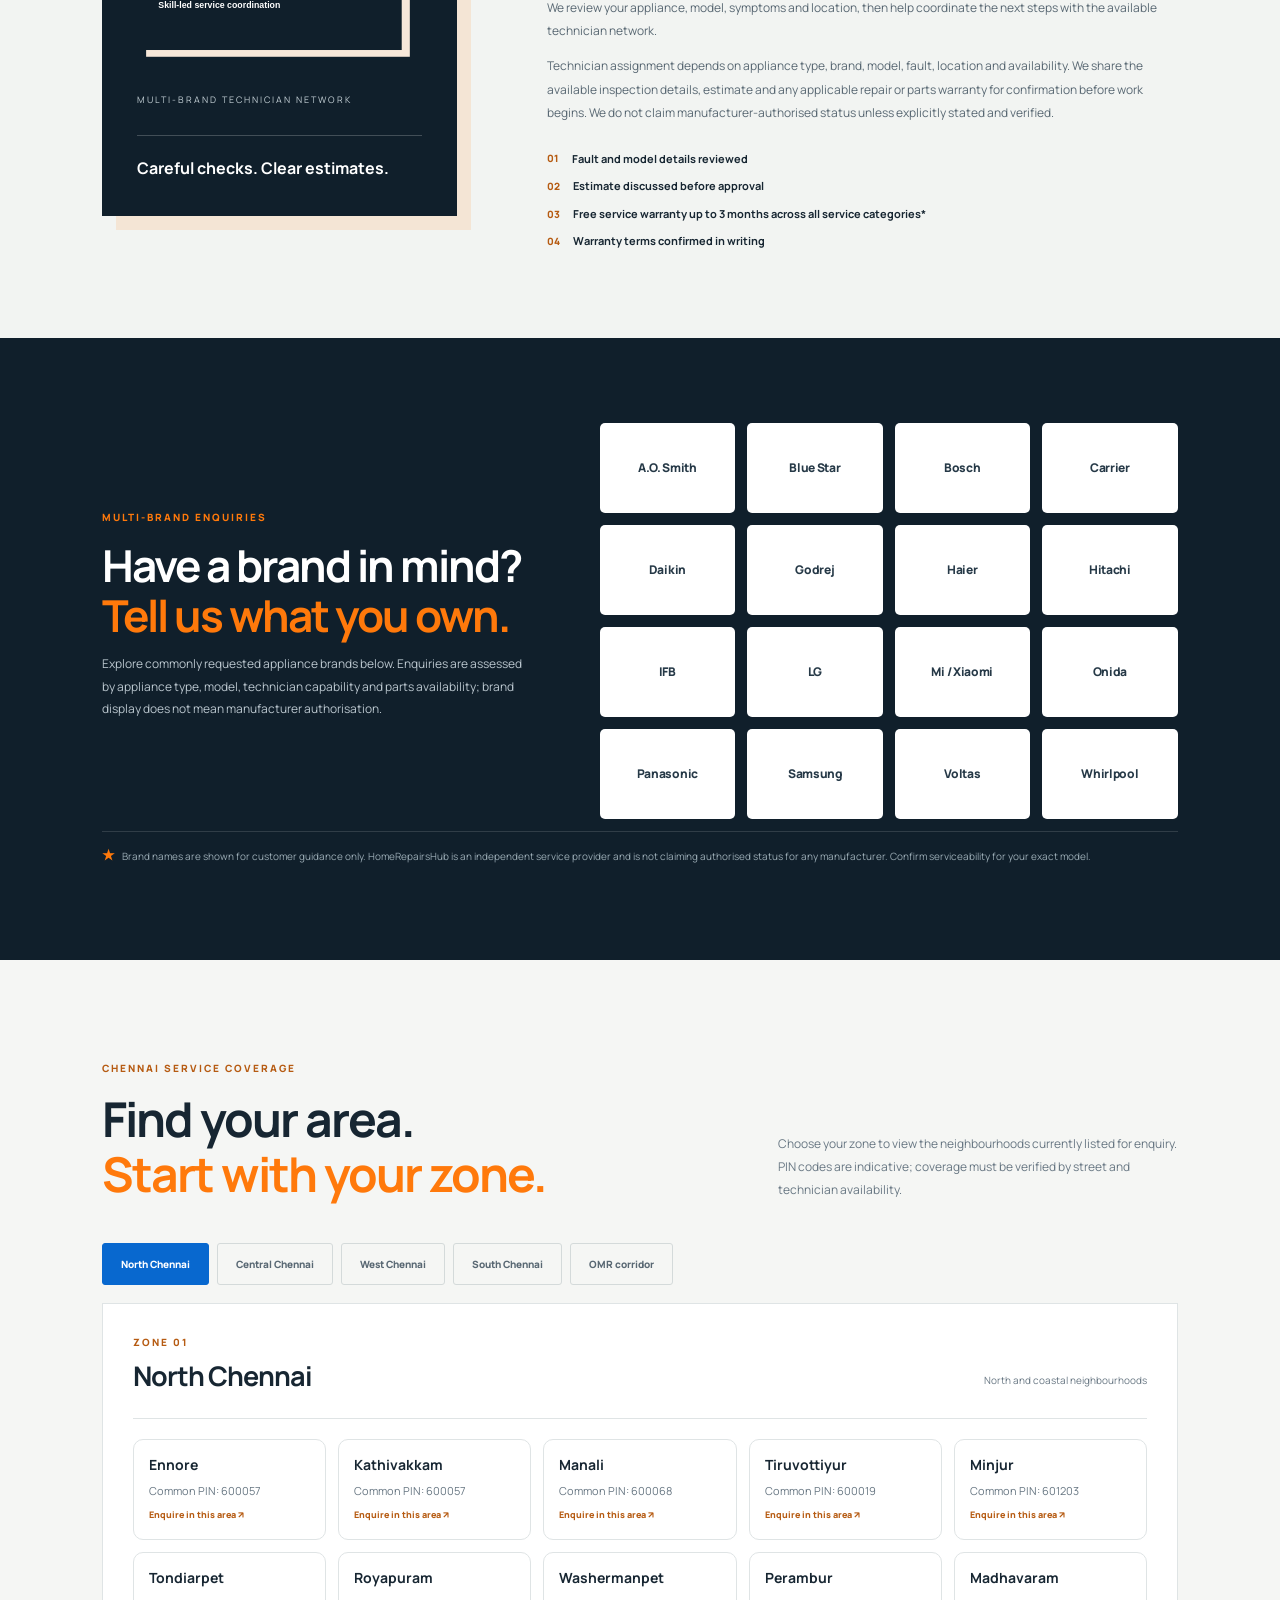
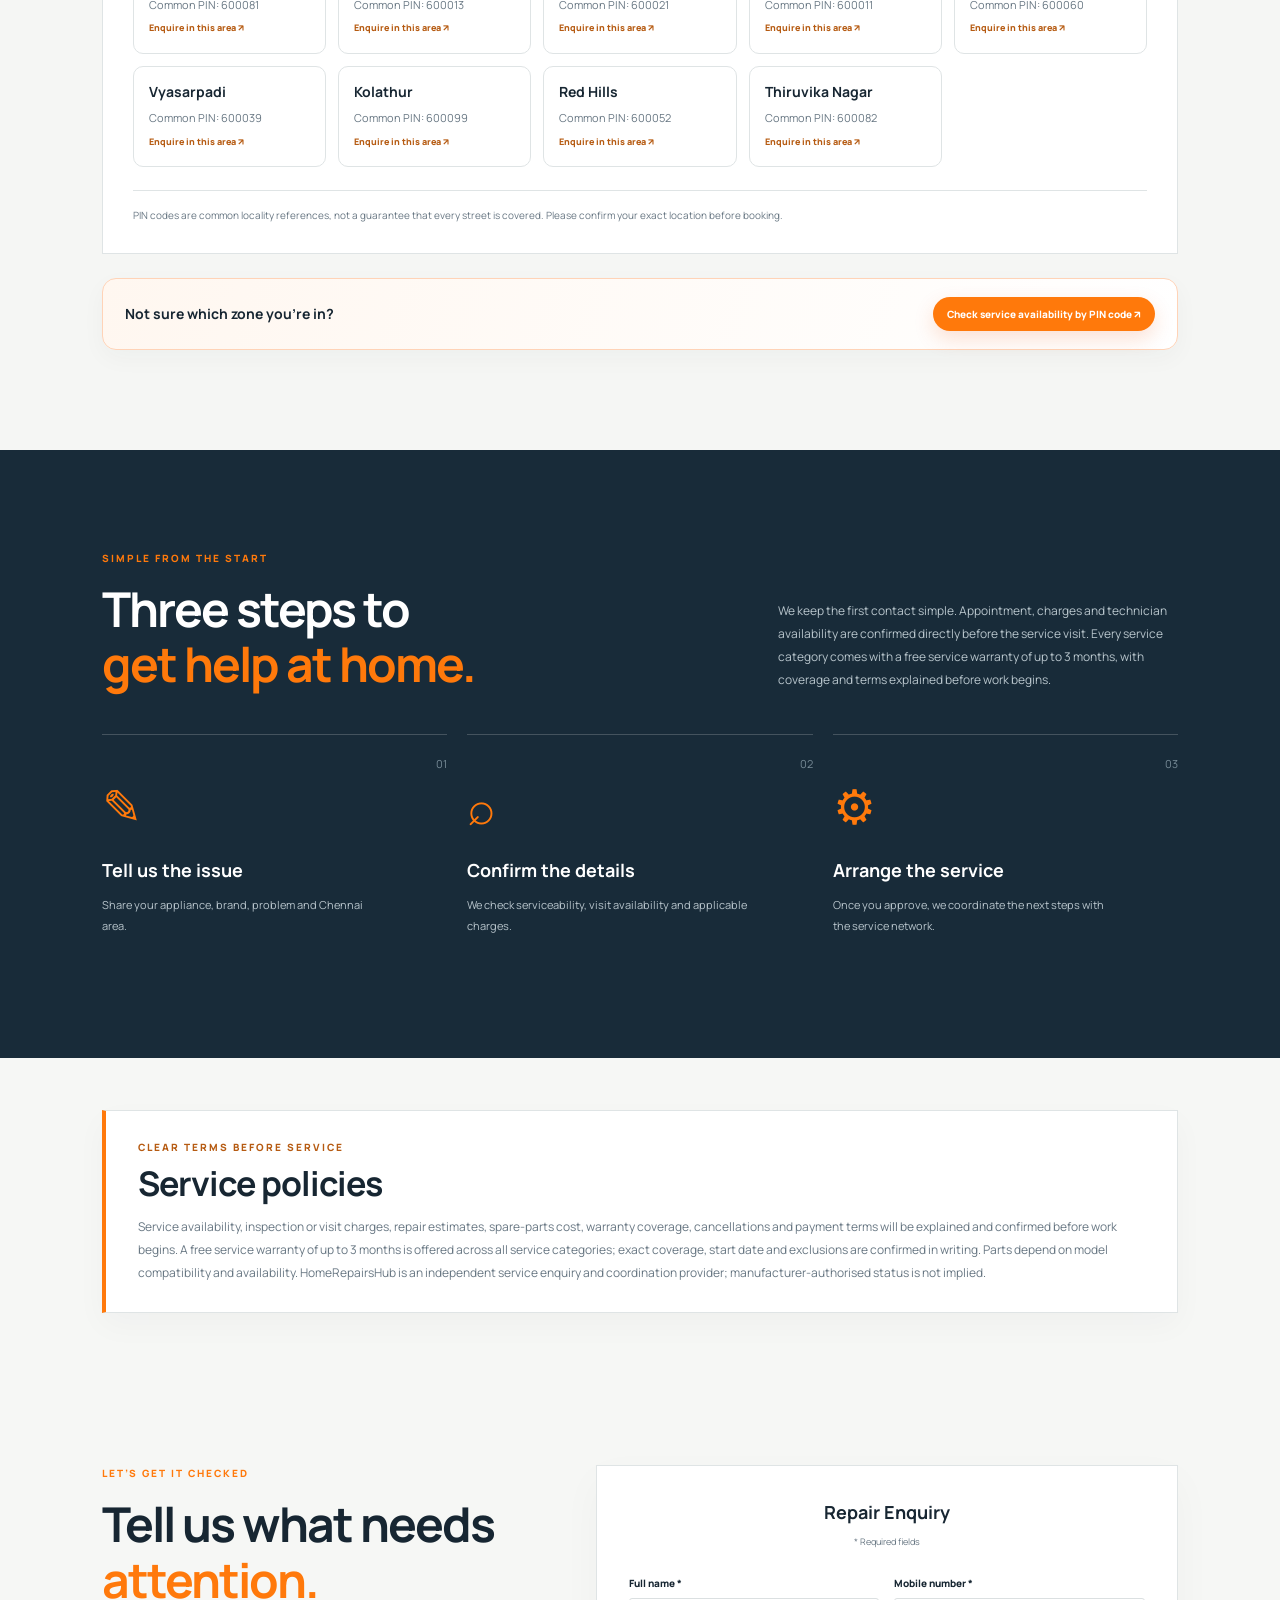
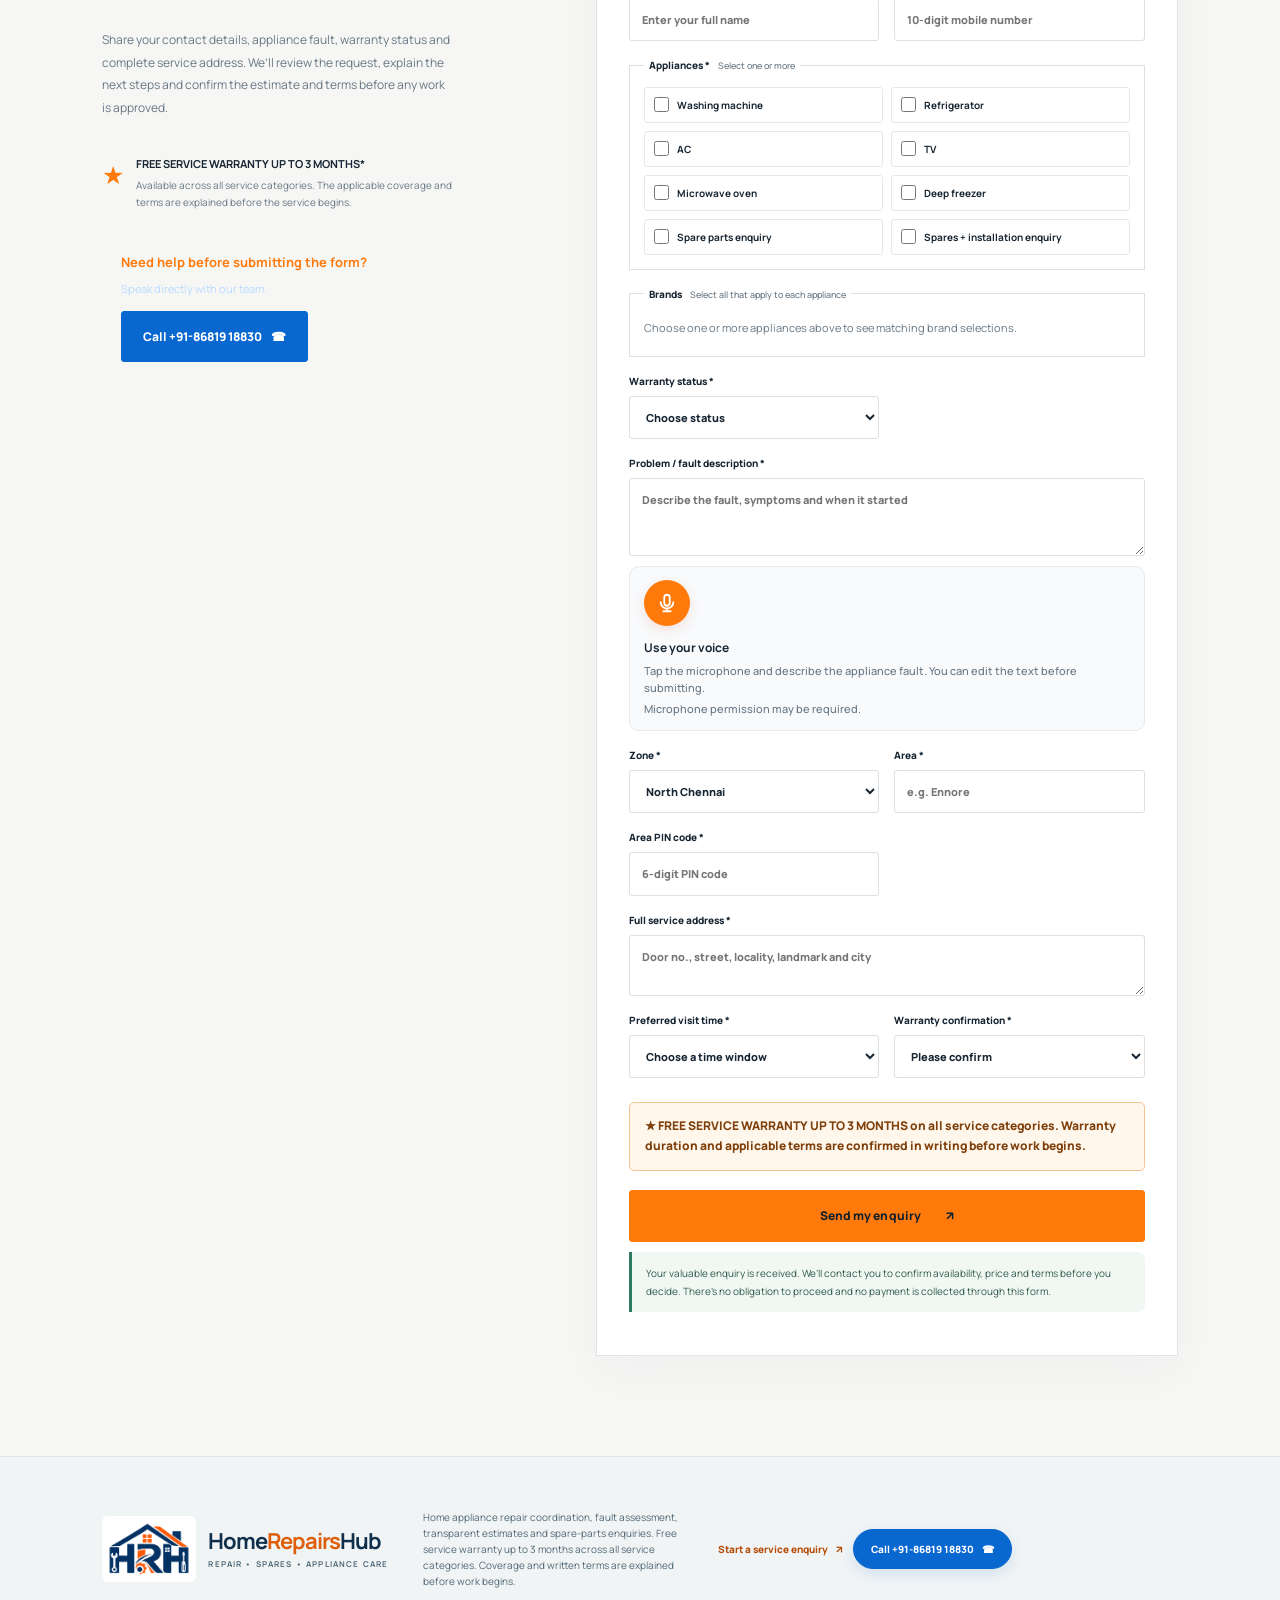
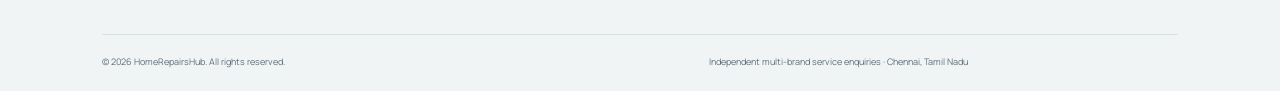
==== commit 708f9f9e: "Add sticky mobile phone strip below the HomeRepairsHub header" ====
--- a/index.html
+++ b/index.html
@@ -43,6 +43,7 @@
   <button class="menu-toggle" type="button" aria-label="Open navigation" aria-controls="nav" aria-expanded="false">☰</button>
   <nav id="nav" aria-label="Primary navigation"><a href="#services">Services</a><a href="#technicians">Our approach</a><a href="#brands">Brands</a><a href="#areas">Service areas</a><a href="#process">How it works</a><a href="#contact" class="nav-cta">Book a service</a><a href="tel:+918681918830" class="nav-call-cta call-cta" aria-label="Call HomeRepairsHub on plus 91 86819 18830">Call +91-86819 18830</a></nav>
 </header>
+<div class="mobile-call-strip" aria-label="Call HomeRepairsHub"><span>Need help?</span><a href="tel:+918681918830" aria-label="Call HomeRepairsHub on plus 91 86819 18830"><svg aria-hidden="true" viewBox="0 0 24 24" width="18" height="18"><path d="M7 3h3l2 5-2.2 1.5a15 15 0 0 0 4.7 4.7L16 12l5 2v3c0 1.1-.9 2-2 2C10.7 19 5 13.3 5 6c0-1.7.7-3 2-3Z" fill="none" stroke="currentColor" stroke-width="1.8" stroke-linejoin="round"/></svg><strong>+91 86819 18830</strong></a></div>
 <main>
 <section class="hero" id="home" aria-labelledby="home-title">
  <div class="hero-content">
--- a/styles.css
+++ b/styles.css
@@ -260,3 +260,7 @@
  .hero-actions .btn-blue{background:var(--blue)}
  .hero-actions .btn-blue:hover{background:var(--orange)}
 }
+
+@media(max-width:680px){
+ .footer-cta-row .footer-link:hover,.footer-cta-row .footer-link:focus-visible{background:var(--orange)!important;border-color:var(--orange)!important;color:#10202c!important}
+}
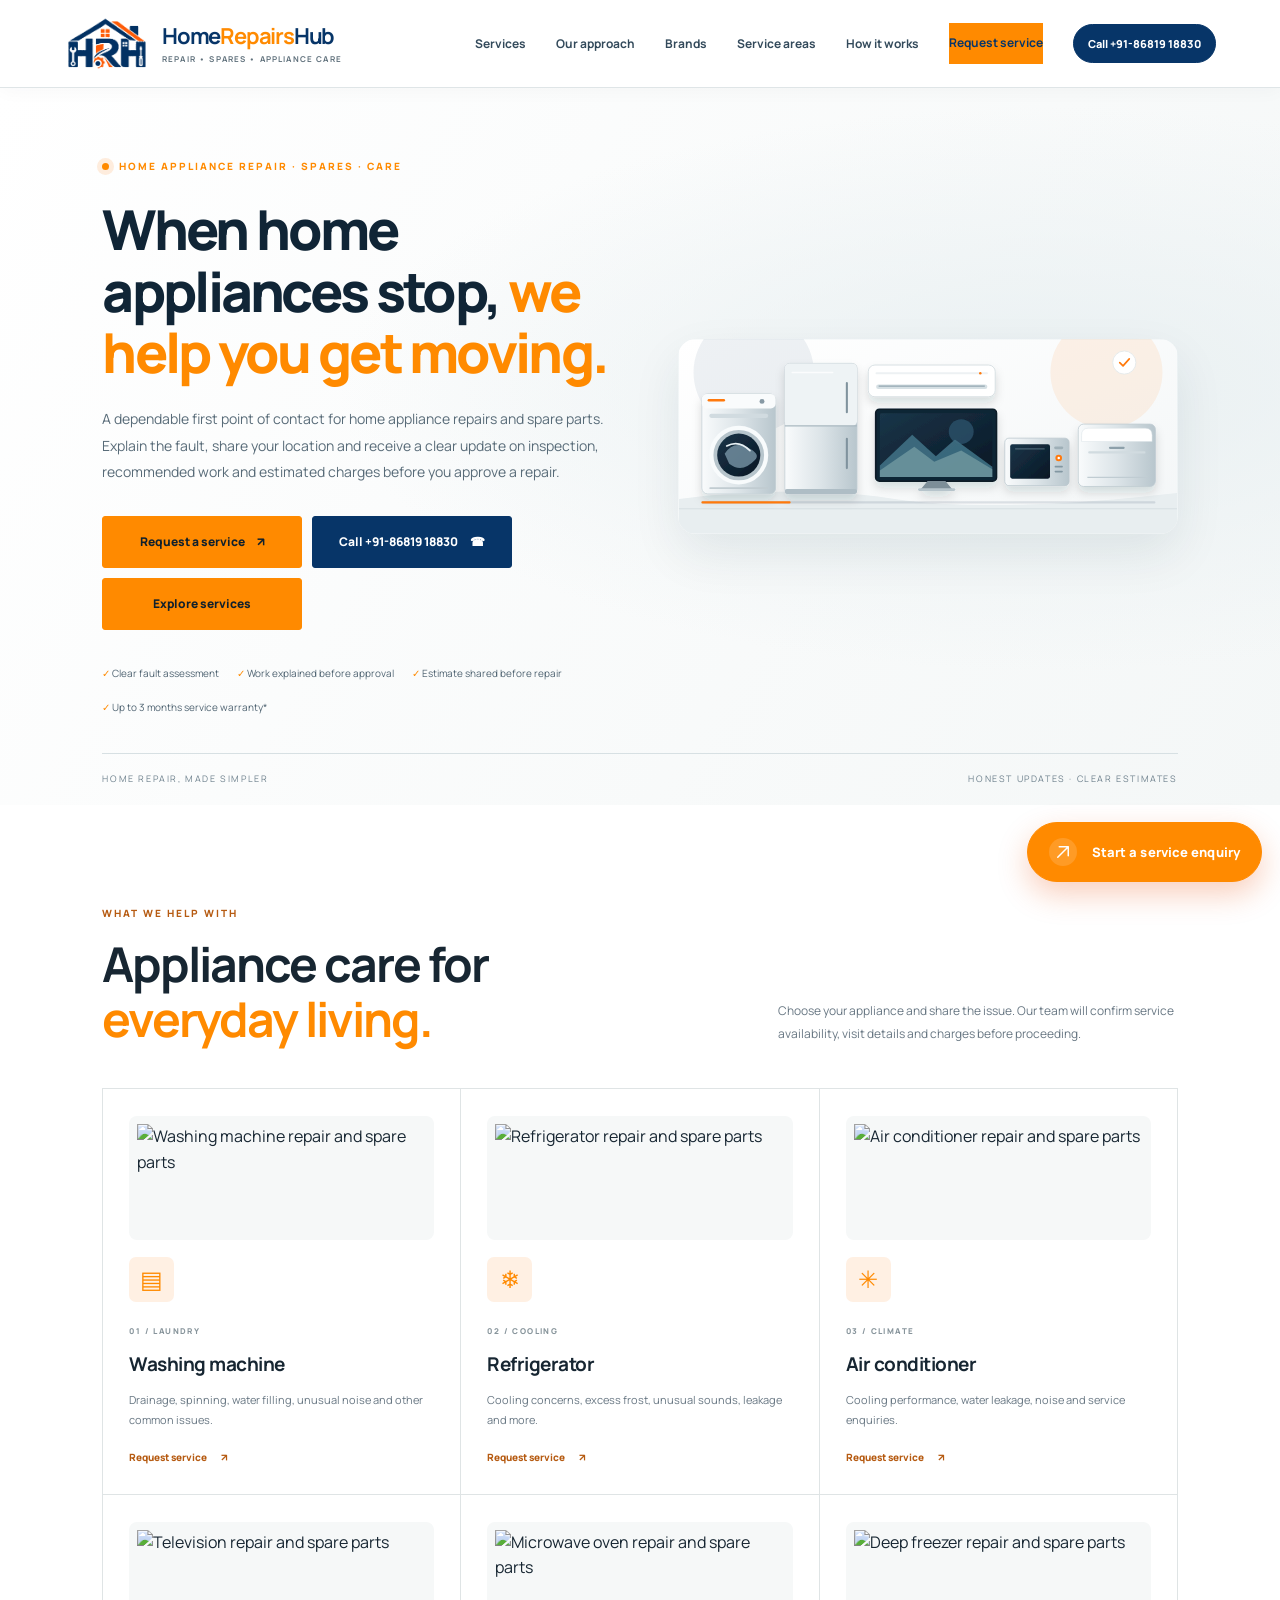
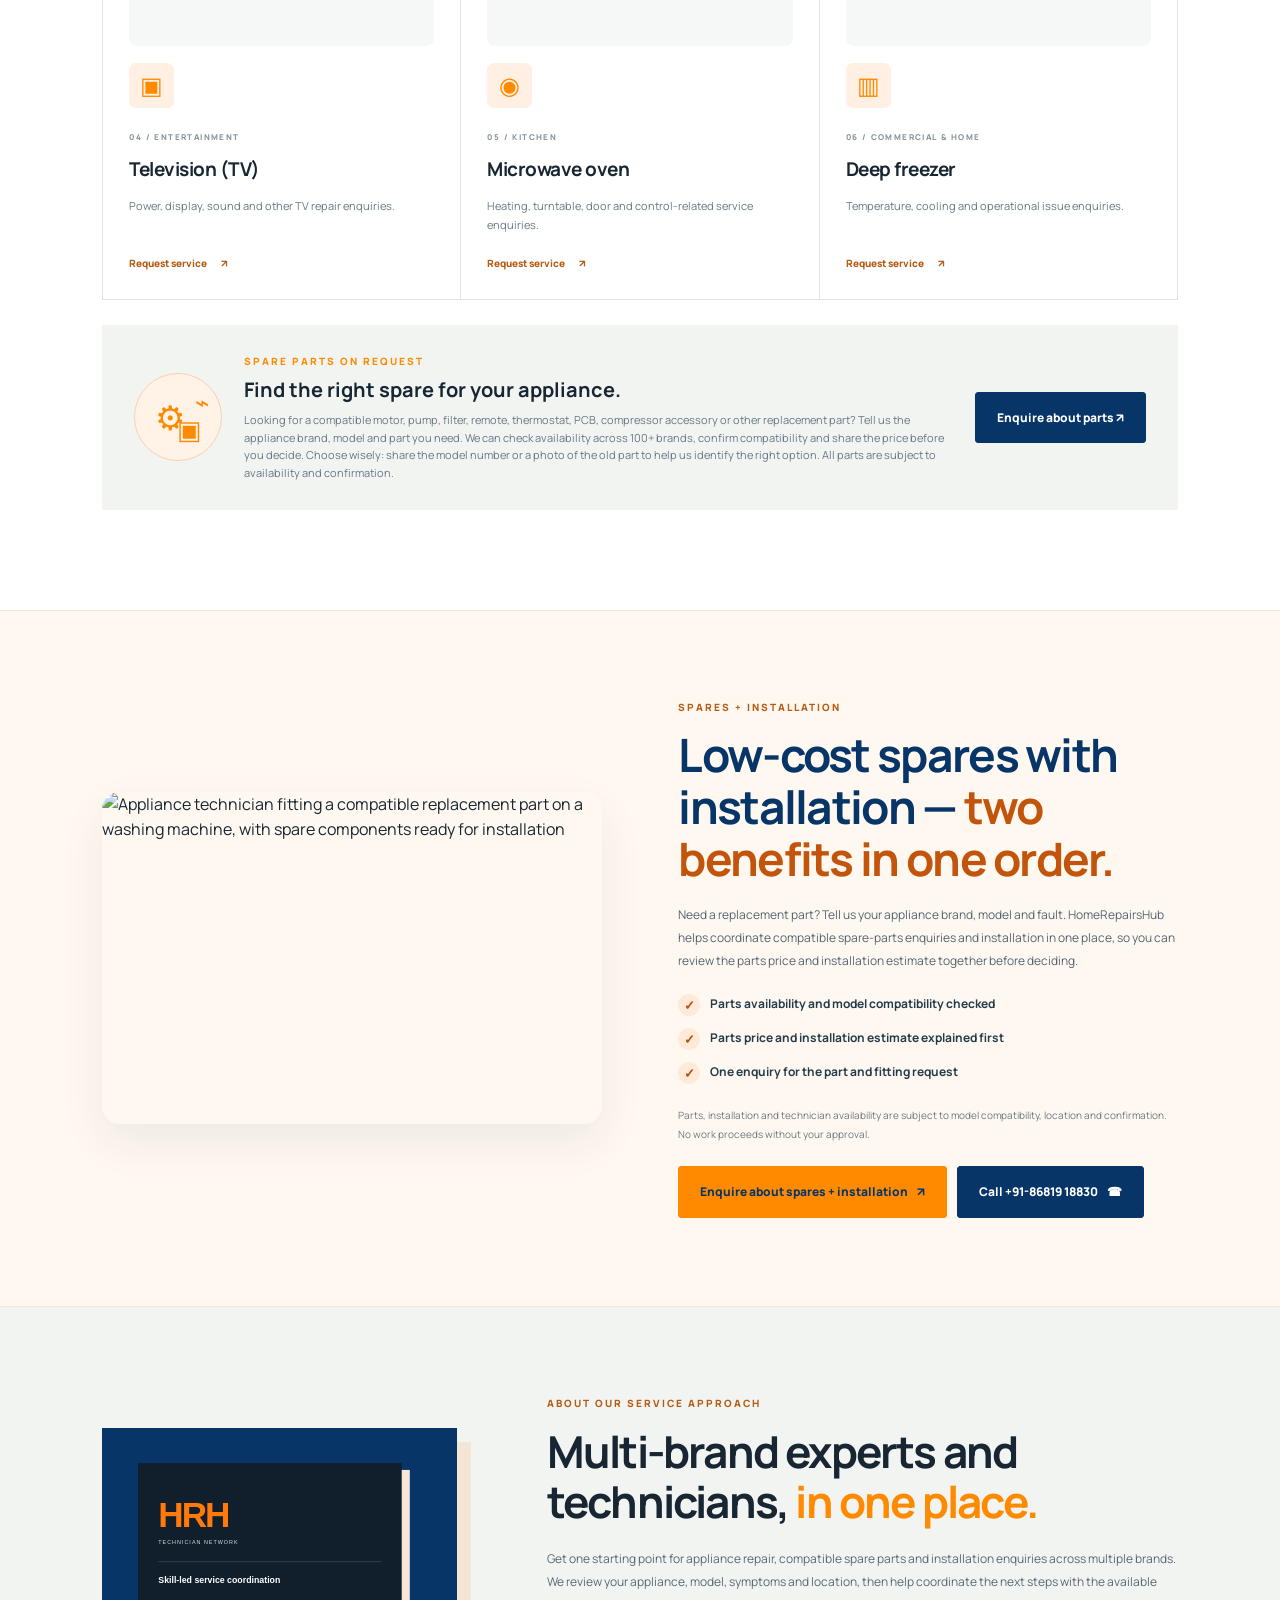
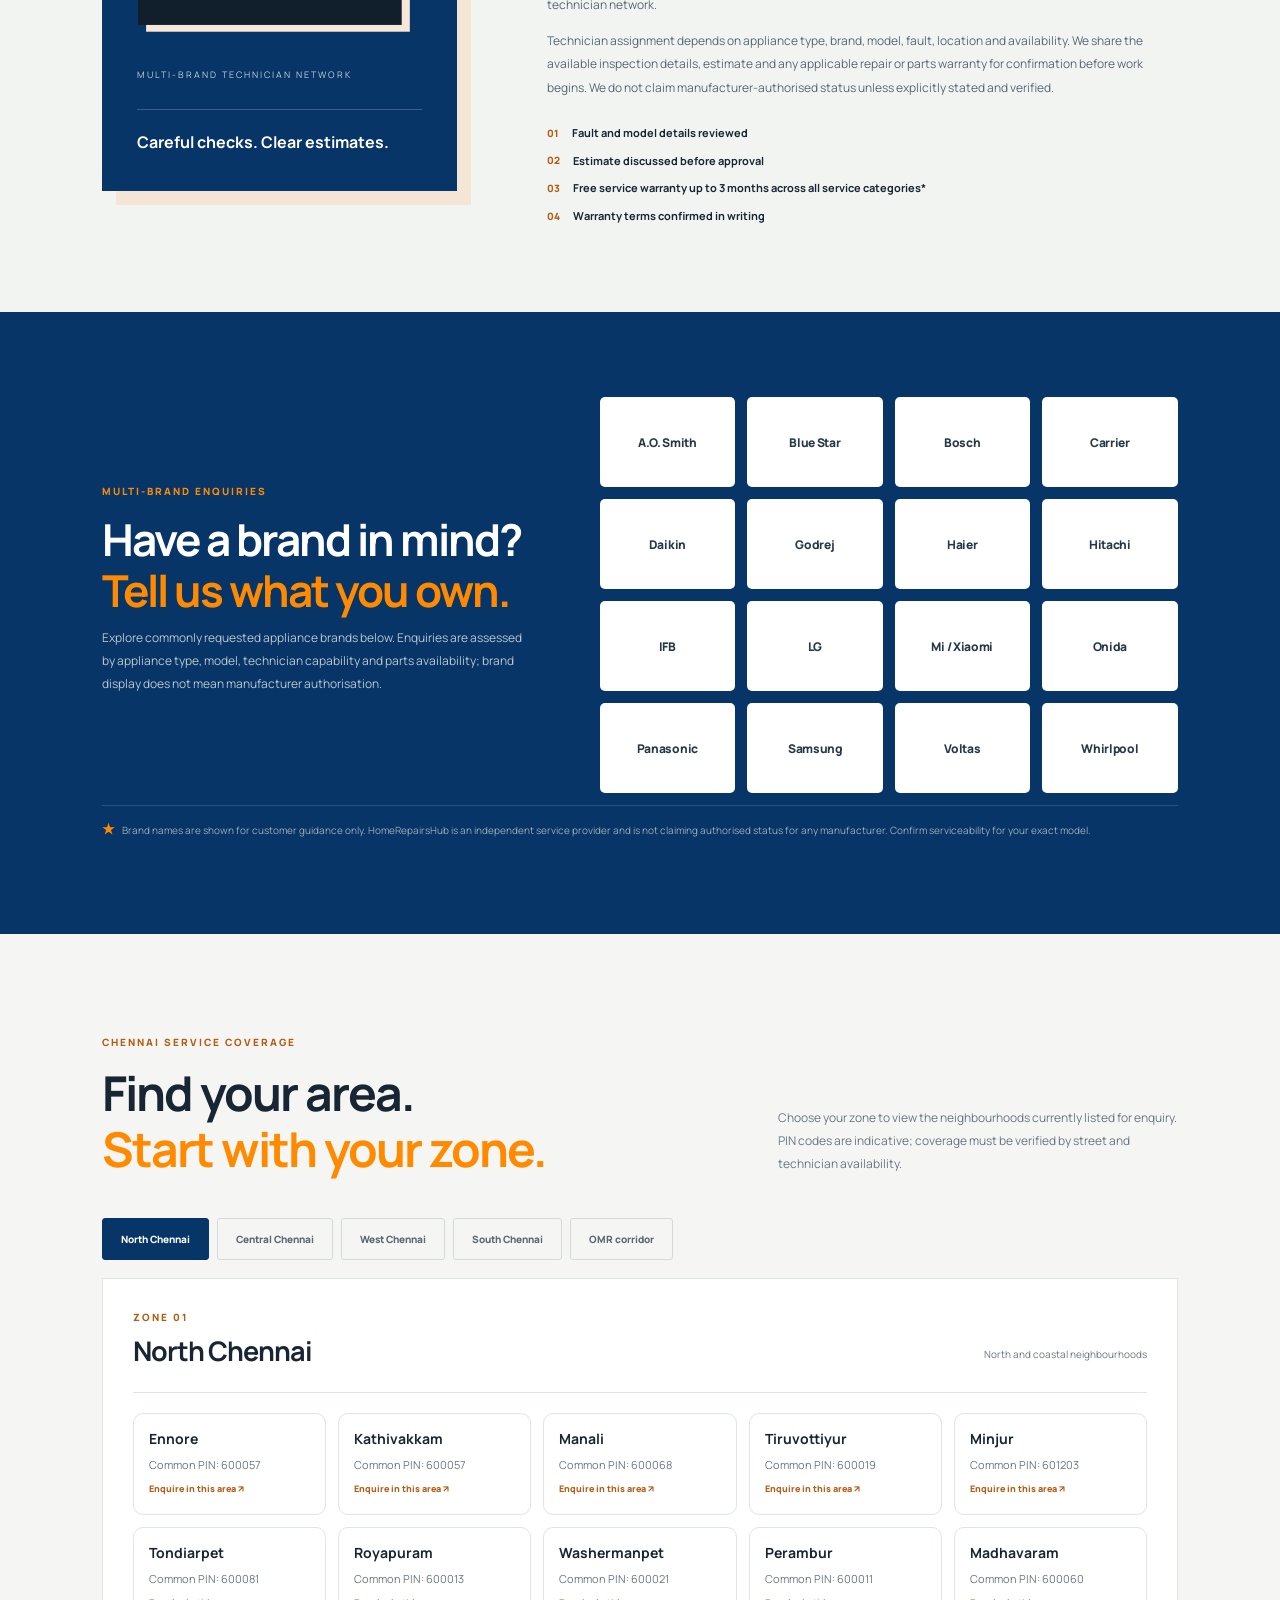
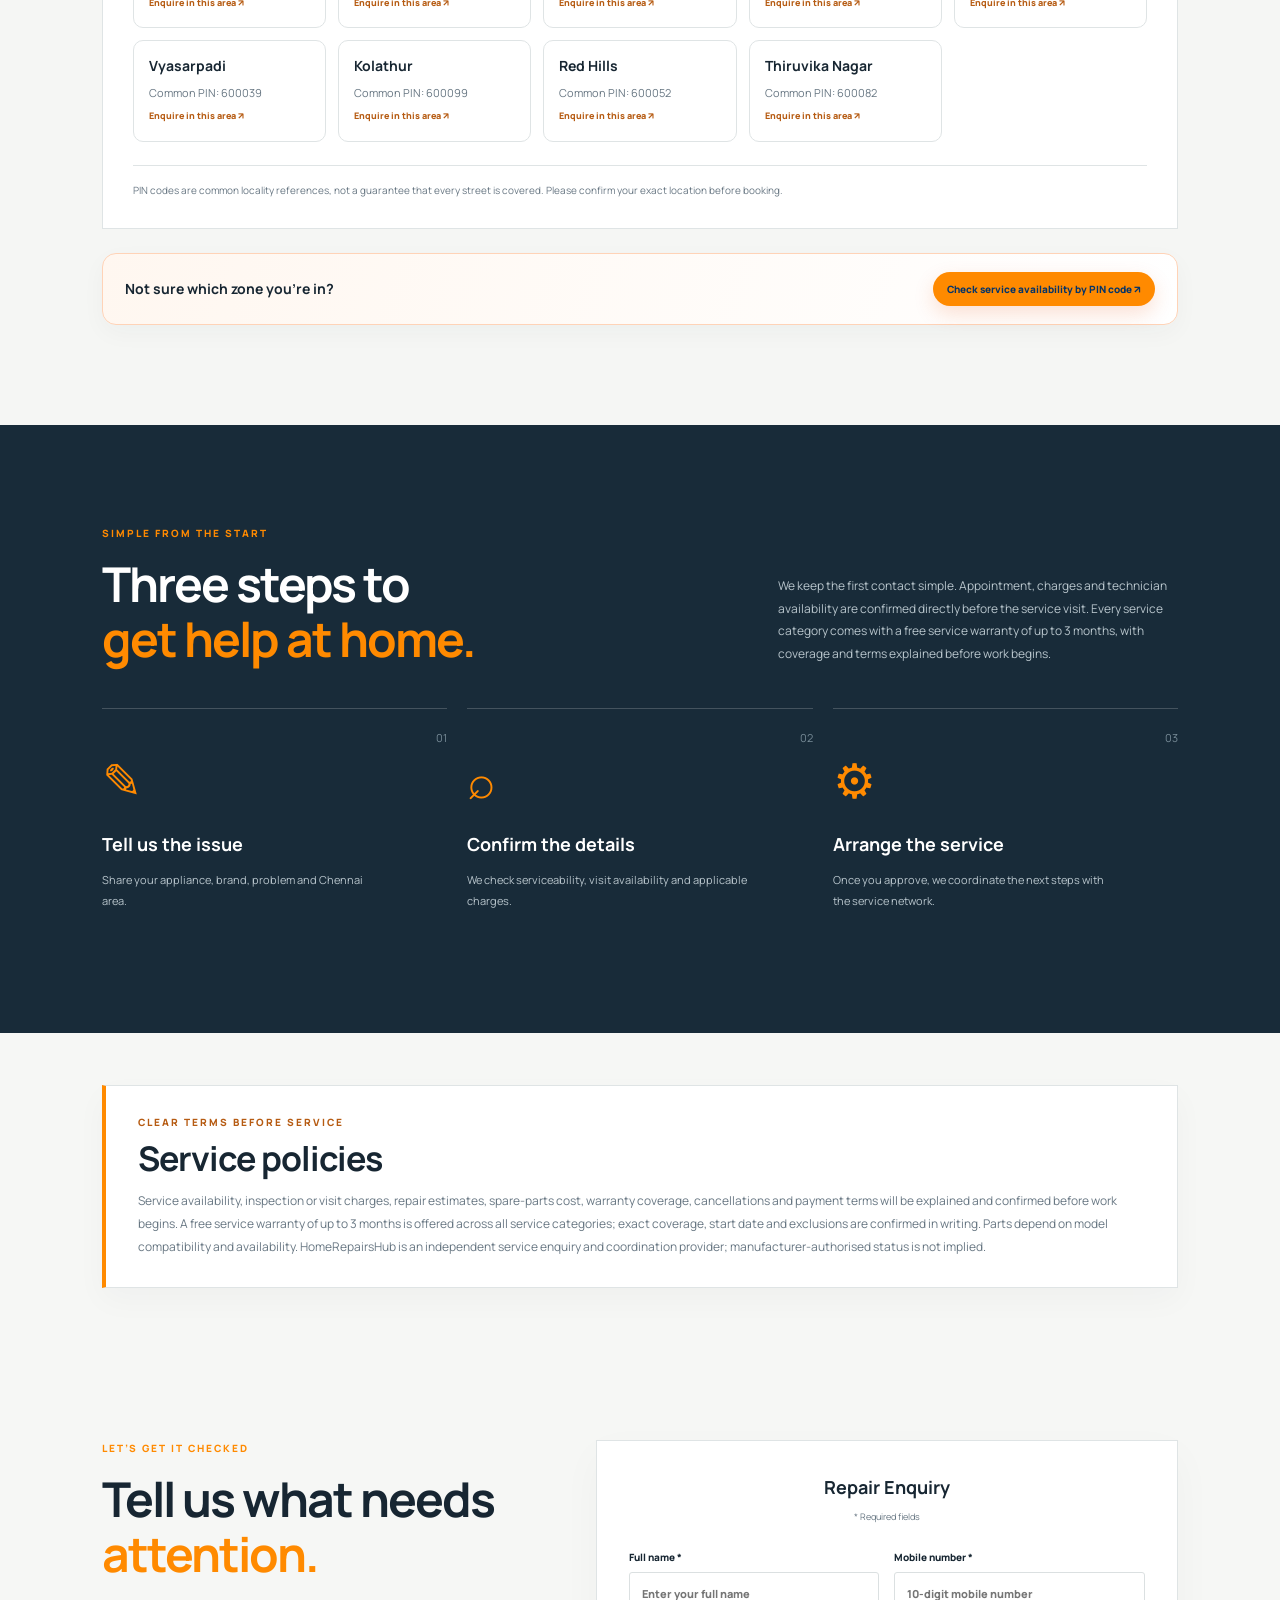
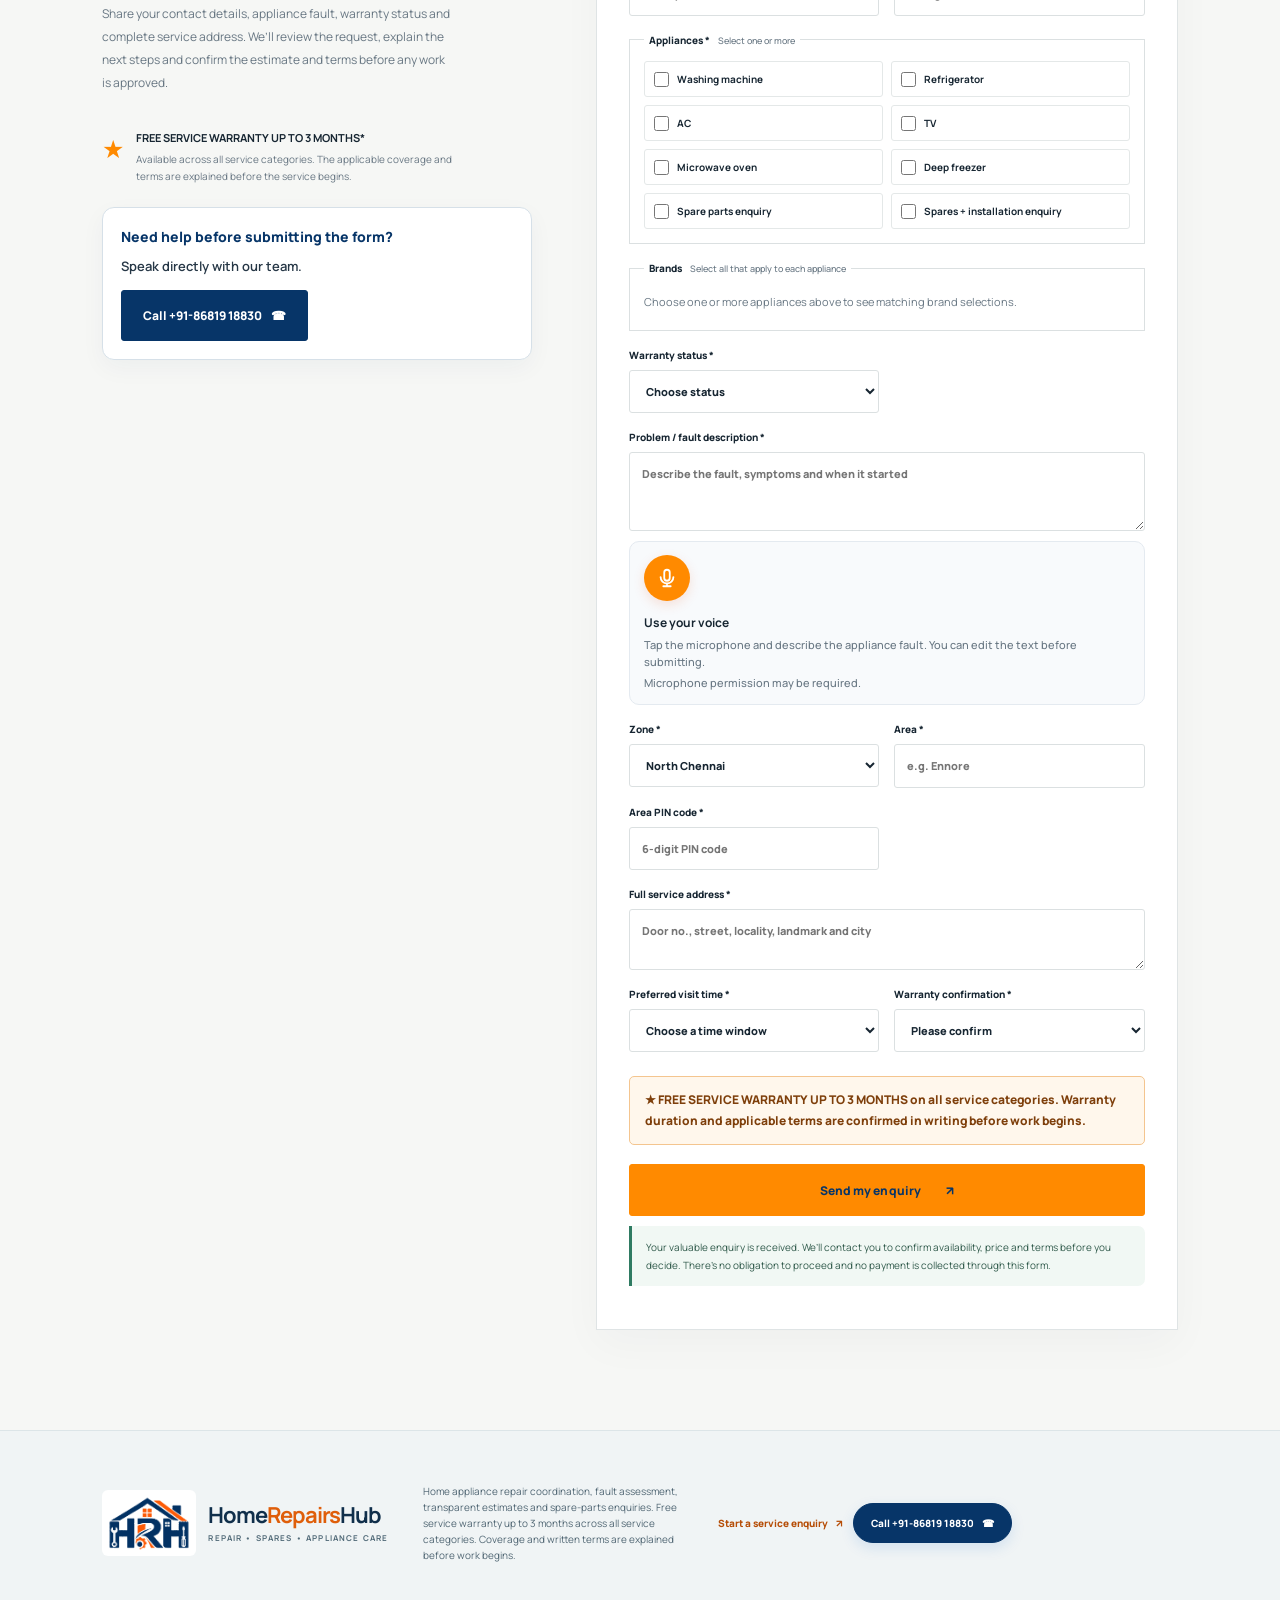
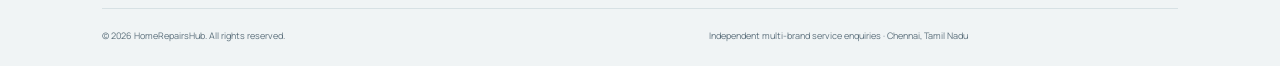
==== commit 54bcc3bd: "Polish staging CTAs and replace appliance illustrations with photo imagery" ====
--- a/index.html
+++ b/index.html
@@ -41,7 +41,7 @@
 <header class="site-header">
   <a class="brand" href="#home" aria-label="HomeRepairsHub home"><img src="assets/hrh-logo.svg" alt="HRH HomeRepairsHub logo"><span class="brand-copy"><b>Home<span>Repairs</span>Hub</b><small>REPAIR • SPARES • APPLIANCE CARE</small></span></a>
   <button class="menu-toggle" type="button" aria-label="Open navigation" aria-controls="nav" aria-expanded="false">☰</button>
-  <nav id="nav" aria-label="Primary navigation"><a href="#services">Services</a><a href="#technicians">Our approach</a><a href="#brands">Brands</a><a href="#areas">Service areas</a><a href="#process">How it works</a><a href="#contact" class="nav-cta">Book a service</a><a href="tel:+918681918830" class="nav-call-cta call-cta" aria-label="Call HomeRepairsHub on plus 91 86819 18830">Call +91-86819 18830</a></nav>
+  <nav id="nav" aria-label="Primary navigation"><a href="#services">Services</a><a href="#technicians">Our approach</a><a href="#brands">Brands</a><a href="#areas">Service areas</a><a href="#process">How it works</a><a href="#contact" class="nav-cta nav-text-link">Request service</a><a href="tel:+918681918830" class="nav-call-cta call-cta" aria-label="Call HomeRepairsHub on plus 91 86819 18830">Call +91-86819 18830</a></nav>
 </header>
 <div class="mobile-call-strip" aria-label="Call HomeRepairsHub"><span>Need help?</span><a href="tel:+918681918830" aria-label="Call HomeRepairsHub on plus 91 86819 18830"><svg aria-hidden="true" viewBox="0 0 24 24" width="18" height="18"><path d="M7 3h3l2 5-2.2 1.5a15 15 0 0 0 4.7 4.7L16 12l5 2v3c0 1.1-.9 2-2 2C10.7 19 5 13.3 5 6c0-1.7.7-3 2-3Z" fill="none" stroke="currentColor" stroke-width="1.8" stroke-linejoin="round"/></svg><strong>+91 86819 18830</strong></a></div>
 <main>
@@ -60,17 +60,17 @@
 <section class="section" id="services">
  <div class="section-heading"><div><div class="eyebrow dark">WHAT WE HELP WITH</div><h2>Appliance care for<br><em>everyday living.</em></h2></div><p>Choose your appliance and share the issue. Our team will confirm service availability, visit details and charges before proceeding.</p></div>
  <div class="service-grid">
-  <article class="service-card"><img class="service-card-image" src="assets/washing-machine.svg" alt="Washing machine repair and spare parts" width="300" height="290" loading="lazy" decoding="async"><div class="service-icon">▤</div><span class="card-no">01 / LAUNDRY</span><h3>Washing machine</h3><p>Drainage, spinning, water filling, unusual noise and other common issues.</p><a href="#contact" data-appliance="Washing machine">Request service <span>↗</span></a></article>
-  <article class="service-card"><img class="service-card-image" src="assets/refrigerator.svg" alt="Refrigerator repair and spare parts" width="300" height="290" loading="lazy" decoding="async"><div class="service-icon">❄</div><span class="card-no">02 / COOLING</span><h3>Refrigerator</h3><p>Cooling concerns, excess frost, unusual sounds, leakage and more.</p><a href="#contact" data-appliance="Refrigerator">Request service <span>↗</span></a></article>
-  <article class="service-card"><img class="service-card-image" src="assets/air-conditioner.svg" alt="Air conditioner repair and spare parts" width="300" height="290" loading="lazy" decoding="async"><div class="service-icon">✳</div><span class="card-no">03 / CLIMATE</span><h3>Air conditioner</h3><p>Cooling performance, water leakage, noise and service enquiries.</p><a href="#contact" data-appliance="AC">Request service <span>↗</span></a></article>
-  <article class="service-card"><img class="service-card-image" src="assets/television.svg" alt="Television repair and spare parts" width="300" height="290" loading="lazy" decoding="async"><div class="service-icon">▣</div><span class="card-no">04 / ENTERTAINMENT</span><h3>Television (TV)</h3><p>Power, display, sound and other TV repair enquiries.</p><a href="#contact" data-appliance="TV">Request service <span>↗</span></a></article>
-  <article class="service-card"><img class="service-card-image" src="assets/microwave-oven.svg" alt="Microwave oven repair and spare parts" width="300" height="290" loading="lazy" decoding="async"><div class="service-icon">◉</div><span class="card-no">05 / KITCHEN</span><h3>Microwave oven</h3><p>Heating, turntable, door and control-related service enquiries.</p><a href="#contact" data-appliance="Microwave oven">Request service <span>↗</span></a></article>
-  <article class="service-card"><img class="service-card-image" src="assets/deep-freezer.svg" alt="Deep freezer repair and spare parts" width="300" height="290" loading="lazy" decoding="async"><div class="service-icon">▥</div><span class="card-no">06 / COMMERCIAL & HOME</span><h3>Deep freezer</h3><p>Temperature, cooling and operational issue enquiries.</p><a href="#contact" data-appliance="Deep freezer">Request service <span>↗</span></a></article>
+  <article class="service-card"><img class="service-card-image" src="https://images.unsplash.com/photo-1626806787461-102c1bfaaea1?auto=format&fit=crop&w=900&q=82" alt="Washing machine repair and spare parts" width="300" height="290" loading="lazy" decoding="async"><div class="service-icon">▤</div><span class="card-no">01 / LAUNDRY</span><h3>Washing machine</h3><p>Drainage, spinning, water filling, unusual noise and other common issues.</p><a href="#contact" data-appliance="Washing machine">Request service <span>↗</span></a></article>
+  <article class="service-card"><img class="service-card-image" src="https://images.unsplash.com/photo-1571175443880-49e1d5858c70?auto=format&fit=crop&w=900&q=82" alt="Refrigerator repair and spare parts" width="300" height="290" loading="lazy" decoding="async"><div class="service-icon">❄</div><span class="card-no">02 / COOLING</span><h3>Refrigerator</h3><p>Cooling concerns, excess frost, unusual sounds, leakage and more.</p><a href="#contact" data-appliance="Refrigerator">Request service <span>↗</span></a></article>
+  <article class="service-card"><img class="service-card-image" src="https://images.unsplash.com/photo-1631545806609-1c0f6d6e4b11?auto=format&fit=crop&w=900&q=82" alt="Air conditioner repair and spare parts" width="300" height="290" loading="lazy" decoding="async"><div class="service-icon">✳</div><span class="card-no">03 / CLIMATE</span><h3>Air conditioner</h3><p>Cooling performance, water leakage, noise and service enquiries.</p><a href="#contact" data-appliance="AC">Request service <span>↗</span></a></article>
+  <article class="service-card"><img class="service-card-image" src="https://images.unsplash.com/photo-1593359677879-a4bb92f829d1?auto=format&fit=crop&w=900&q=82" alt="Television repair and spare parts" width="300" height="290" loading="lazy" decoding="async"><div class="service-icon">▣</div><span class="card-no">04 / ENTERTAINMENT</span><h3>Television (TV)</h3><p>Power, display, sound and other TV repair enquiries.</p><a href="#contact" data-appliance="TV">Request service <span>↗</span></a></article>
+  <article class="service-card"><img class="service-card-image" src="https://images.unsplash.com/photo-1585659722983-3a675dabf23d?auto=format&fit=crop&w=900&q=82" alt="Microwave oven repair and spare parts" width="300" height="290" loading="lazy" decoding="async"><div class="service-icon">◉</div><span class="card-no">05 / KITCHEN</span><h3>Microwave oven</h3><p>Heating, turntable, door and control-related service enquiries.</p><a href="#contact" data-appliance="Microwave oven">Request service <span>↗</span></a></article>
+  <article class="service-card"><img class="service-card-image" src="https://images.unsplash.com/photo-1584568694244-14fbdf83bd30?auto=format&fit=crop&w=900&q=82" alt="Deep freezer repair and spare parts" width="300" height="290" loading="lazy" decoding="async"><div class="service-icon">▥</div><span class="card-no">06 / COMMERCIAL & HOME</span><h3>Deep freezer</h3><p>Temperature, cooling and operational issue enquiries.</p><a href="#contact" data-appliance="Deep freezer">Request service <span>↗</span></a></article>
  </div>
  <div class="parts-banner"><div class="parts-symbol" aria-hidden="true"><span>⚙</span><span>▣</span><span>⌁</span></div><div><span class="eyebrow">SPARE PARTS ON REQUEST</span><h3>Find the right spare for your appliance.</h3><p>Looking for a compatible motor, pump, filter, remote, thermostat, PCB, compressor accessory or other replacement part? Tell us the appliance brand, model and part you need. We can check availability across 100+ brands, confirm compatibility and share the price before you decide. Choose wisely: share the model number or a photo of the old part to help us identify the right option. All parts are subject to availability and confirmation.</p></div><a class="btn btn-dark" href="#contact" data-appliance="Spare parts enquiry" data-intent="spares">Enquire about parts ↗</a></div>
 </section>
 <section class="spares-feature" id="spares-installation" aria-labelledby="spares-title">
- <div class="spares-feature-image"><img src="assets/spares-installation.svg" alt="Appliance technician fitting a compatible replacement part on a washing machine, with spare components ready for installation" width="720" height="460" loading="lazy" decoding="async"></div>
+ <div class="spares-feature-image"><img src="https://images.unsplash.com/photo-1621905251189-08b45d6a269e?auto=format&fit=crop&w=1400&q=85" alt="Appliance technician fitting a compatible replacement part on a washing machine, with spare components ready for installation" width="720" height="460" loading="lazy" decoding="async"></div>
  <div class="spares-feature-copy">
   <div class="eyebrow dark">SPARES + INSTALLATION</div>
   <h2 id="spares-title">Low-cost spares with installation — <em>two benefits in one order.</em></h2>
--- a/styles.css
+++ b/styles.css
@@ -264,3 +264,44 @@
 @media(max-width:680px){
  .footer-cta-row .footer-link:hover,.footer-cta-row .footer-link:focus-visible{background:var(--orange)!important;border-color:var(--orange)!important;color:#10202c!important}
 }
+
+
+/* HomeRepairsHub brand colour alignment */
+:root{--navy:#073568;--navy2:#0a417c;--orange:#ff8a00;--blue:#073568;--blue-hover:#073568}
+.site-header{position:sticky;top:0;z-index:100;background:#fff;color:var(--navy);border-bottom:1px solid #dfe5e7}
+.site-header .brand-copy b span{color:var(--orange)}
+.nav-cta{background:var(--orange);color:var(--navy)!important}
+.nav-cta:hover,.nav-cta:focus-visible{background:var(--navy)!important;border-color:var(--navy)!important;color:#fff!important}
+.btn-orange,.floating-whatsapp.floating-enquiry{background:var(--orange);border-color:var(--orange);color:var(--navy)}
+.btn-orange:hover,.btn-orange:focus-visible,.btn-dark:hover,.btn-dark:focus-visible,.floating-whatsapp.floating-enquiry:hover{background:var(--navy)!important;border-color:var(--navy)!important;color:#fff!important;box-shadow:0 8px 20px #07356828}
+.btn-blue,.call-cta,.nav-call-cta,.footer-call-link,.btn-dark{background:var(--navy)!important;border-color:var(--navy)!important;color:#fff!important}
+.btn-blue:hover,.btn-blue:focus-visible,.call-cta:hover,.call-cta:focus-visible,.nav-call-cta:hover,.footer-call-link:hover{background:var(--orange)!important;border-color:var(--orange)!important;color:var(--navy)!important}
+.btn-outline{border-color:var(--navy);color:var(--navy)}
+.btn-outline:hover,.btn-outline:focus-visible{background:var(--navy)!important;border-color:var(--navy)!important;color:#fff!important}
+.zone-tab.active,.zone-tab:hover,.zone-tab:focus-visible{background:var(--navy);border-color:var(--navy);color:#fff}
+.coverage-cta a{background:var(--orange);border-color:var(--orange);color:var(--navy)!important}
+.coverage-cta a:hover,.coverage-cta a:focus-visible{background:var(--navy);border-color:var(--navy);color:#fff!important}
+.service-card>a:hover,.area-card a:hover{color:var(--navy)!important}
+a:not(.btn):not(.brand):not(.floating-enquiry):hover,
+a:not(.btn):not(.brand):not(.floating-enquiry):focus-visible{color:var(--navy)!important}
+.contact-call-panel{background:#fff;border:1px solid #d6e0e8;box-shadow:0 8px 24px #0735680b}
+.contact-call-panel>b{font-size:14px;font-weight:800;color:var(--navy)}
+.contact-call-panel>span{font-size:13px;font-weight:600;line-height:1.55;color:#263746}
+.contact-call-panel .btn{background:var(--navy);border-color:var(--navy);color:#fff}
+.contact-call-panel .btn:hover,.contact-call-panel .btn:focus-visible{background:var(--orange);border-color:var(--orange);color:var(--navy)}
+.check-option:hover,.brand-check-option:hover{border-color:var(--navy);background:#eef3f8}
+button:focus-visible,a:focus-visible{outline:3px solid var(--navy);outline-offset:3px}
+.mobile-call-strip{display:none}
+@media(max-width:680px){
+ .site-header{position:sticky;top:0;z-index:101;height:74px}
+ .mobile-call-strip{position:sticky;top:74px;z-index:100;display:flex;align-items:center;justify-content:space-between;gap:12px;min-height:48px;padding:8px 18px;background:var(--navy);color:#fff;box-shadow:0 4px 12px #071c3020}
+ .mobile-call-strip>span{font-size:11px;font-weight:700;color:#fff}
+ .mobile-call-strip a{display:inline-flex;align-items:center;justify-content:center;gap:8px;color:#fff!important;font-size:13px;font-weight:800;white-space:nowrap}
+ .mobile-call-strip a:hover,.mobile-call-strip a:focus-visible{color:var(--orange)!important}
+ .mobile-call-strip svg{flex:0 0 auto}
+ .hero{scroll-margin-top:130px}
+ .btn-orange:hover,.btn-orange:focus-visible,.btn-dark:hover,.btn-dark:focus-visible,.floating-whatsapp.floating-enquiry:hover{background:var(--navy)!important;border-color:var(--navy)!important;color:#fff!important}
+ .contact-call-panel{padding:16px}
+ .contact-call-panel>b{font-size:14px;color:var(--navy)}
+ .contact-call-panel>span{font-size:13px;color:#263746}
+}
